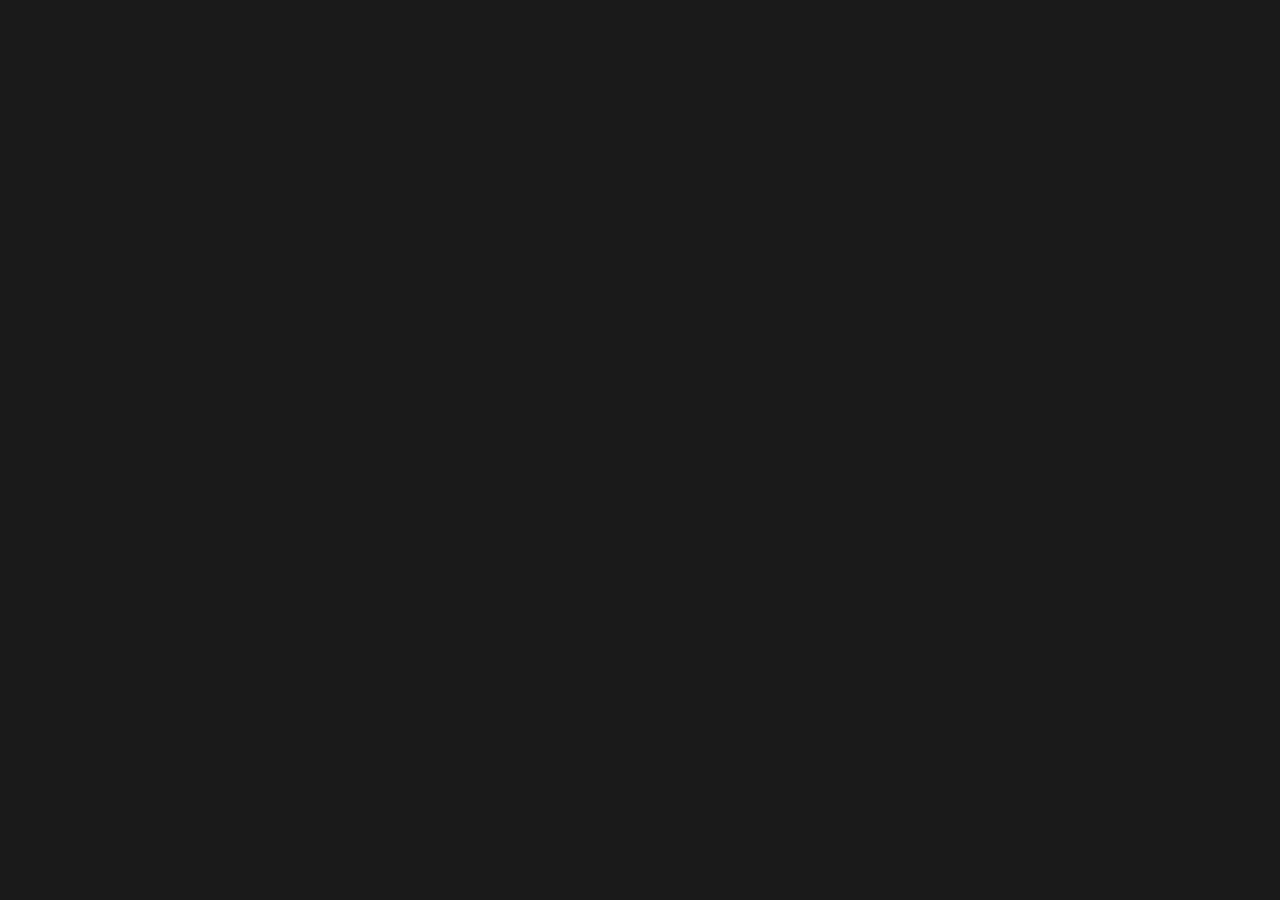
==== about/index.html @ a1ba58b0 "Fix absolute assets for catalog routes" ====
<!doctype html>
<html lang="en">
  <head>
    <meta charset="UTF-8" />
    <meta name="viewport" content="width=device-width, initial-scale=1.0" />
    <title>ACA Hydraulic - Б/У Установки ГНБ</title>
    <script type="module" crossorigin src="/assets/index-DsD5JomT.js"></script>
    <link rel="stylesheet" crossorigin href="/assets/index-CtJ5qbkk.css">
  </head>
  <body>
    <div id="root"></div>
  </body>
</html>
---- assets/index-CtJ5qbkk.css ----
@import"https://fonts.googleapis.com/css2?family=Montserrat:wght@400;500;600;700;800;900&family=Open+Sans:wght@400;500;600;700&display=swap";*,:before,:after{--tw-border-spacing-x: 0;--tw-border-spacing-y: 0;--tw-translate-x: 0;--tw-translate-y: 0;--tw-rotate: 0;--tw-skew-x: 0;--tw-skew-y: 0;--tw-scale-x: 1;--tw-scale-y: 1;--tw-pan-x: ;--tw-pan-y: ;--tw-pinch-zoom: ;--tw-scroll-snap-strictness: proximity;--tw-gradient-from-position: ;--tw-gradient-via-position: ;--tw-gradient-to-position: ;--tw-ordinal: ;--tw-slashed-zero: ;--tw-numeric-figure: ;--tw-numeric-spacing: ;--tw-numeric-fraction: ;--tw-ring-inset: ;--tw-ring-offset-width: 0px;--tw-ring-offset-color: #fff;--tw-ring-color: rgb(59 130 246 / .5);--tw-ring-offset-shadow: 0 0 #0000;--tw-ring-shadow: 0 0 #0000;--tw-shadow: 0 0 #0000;--tw-shadow-colored: 0 0 #0000;--tw-blur: ;--tw-brightness: ;--tw-contrast: ;--tw-grayscale: ;--tw-hue-rotate: ;--tw-invert: ;--tw-saturate: ;--tw-sepia: ;--tw-drop-shadow: ;--tw-backdrop-blur: ;--tw-backdrop-brightness: ;--tw-backdrop-contrast: ;--tw-backdrop-grayscale: ;--tw-backdrop-hue-rotate: ;--tw-backdrop-invert: ;--tw-backdrop-opacity: ;--tw-backdrop-saturate: ;--tw-backdrop-sepia: ;--tw-contain-size: ;--tw-contain-layout: ;--tw-contain-paint: ;--tw-contain-style: }::backdrop{--tw-border-spacing-x: 0;--tw-border-spacing-y: 0;--tw-translate-x: 0;--tw-translate-y: 0;--tw-rotate: 0;--tw-skew-x: 0;--tw-skew-y: 0;--tw-scale-x: 1;--tw-scale-y: 1;--tw-pan-x: ;--tw-pan-y: ;--tw-pinch-zoom: ;--tw-scroll-snap-strictness: proximity;--tw-gradient-from-position: ;--tw-gradient-via-position: ;--tw-gradient-to-position: ;--tw-ordinal: ;--tw-slashed-zero: ;--tw-numeric-figure: ;--tw-numeric-spacing: ;--tw-numeric-fraction: ;--tw-ring-inset: ;--tw-ring-offset-width: 0px;--tw-ring-offset-color: #fff;--tw-ring-color: rgb(59 130 246 / .5);--tw-ring-offset-shadow: 0 0 #0000;--tw-ring-shadow: 0 0 #0000;--tw-shadow: 0 0 #0000;--tw-shadow-colored: 0 0 #0000;--tw-blur: ;--tw-brightness: ;--tw-contrast: ;--tw-grayscale: ;--tw-hue-rotate: ;--tw-invert: ;--tw-saturate: ;--tw-sepia: ;--tw-drop-shadow: ;--tw-backdrop-blur: ;--tw-backdrop-brightness: ;--tw-backdrop-contrast: ;--tw-backdrop-grayscale: ;--tw-backdrop-hue-rotate: ;--tw-backdrop-invert: ;--tw-backdrop-opacity: ;--tw-backdrop-saturate: ;--tw-backdrop-sepia: ;--tw-contain-size: ;--tw-contain-layout: ;--tw-contain-paint: ;--tw-contain-style: }*,:before,:after{box-sizing:border-box;border-width:0;border-style:solid;border-color:#e5e7eb}:before,:after{--tw-content: ""}html,:host{line-height:1.5;-webkit-text-size-adjust:100%;-moz-tab-size:4;-o-tab-size:4;tab-size:4;font-family:Open Sans,sans-serif;font-feature-settings:normal;font-variation-settings:normal;-webkit-tap-highlight-color:transparent}body{margin:0;line-height:inherit}hr{height:0;color:inherit;border-top-width:1px}abbr:where([title]){-webkit-text-decoration:underline dotted;text-decoration:underline dotted}h1,h2,h3,h4,h5,h6{font-size:inherit;font-weight:inherit}a{color:inherit;text-decoration:inherit}b,strong{font-weight:bolder}code,kbd,samp,pre{font-family:ui-monospace,SFMono-Regular,Menlo,Monaco,Consolas,Liberation Mono,Courier New,monospace;font-feature-settings:normal;font-variation-settings:normal;font-size:1em}small{font-size:80%}sub,sup{font-size:75%;line-height:0;position:relative;vertical-align:baseline}sub{bottom:-.25em}sup{top:-.5em}table{text-indent:0;border-color:inherit;border-collapse:collapse}button,input,optgroup,select,textarea{font-family:inherit;font-feature-settings:inherit;font-variation-settings:inherit;font-size:100%;font-weight:inherit;line-height:inherit;letter-spacing:inherit;color:inherit;margin:0;padding:0}button,select{text-transform:none}button,input:where([type=button]),input:where([type=reset]),input:where([type=submit]){-webkit-appearance:button;background-color:transparent;background-image:none}:-moz-focusring{outline:auto}:-moz-ui-invalid{box-shadow:none}progress{vertical-align:baseline}::-webkit-inner-spin-button,::-webkit-outer-spin-button{height:auto}[type=search]{-webkit-appearance:textfield;outline-offset:-2px}::-webkit-search-decoration{-webkit-appearance:none}::-webkit-file-upload-button{-webkit-appearance:button;font:inherit}summary{display:list-item}blockquote,dl,dd,h1,h2,h3,h4,h5,h6,hr,figure,p,pre{margin:0}fieldset{margin:0;padding:0}legend{padding:0}ol,ul,menu{list-style:none;margin:0;padding:0}dialog{padding:0}textarea{resize:vertical}input::-moz-placeholder,textarea::-moz-placeholder{opacity:1;color:#9ca3af}input::placeholder,textarea::placeholder{opacity:1;color:#9ca3af}button,[role=button]{cursor:pointer}:disabled{cursor:default}img,svg,video,canvas,audio,iframe,embed,object{display:block;vertical-align:middle}img,video{max-width:100%;height:auto}[hidden]:where(:not([hidden=until-found])){display:none}:root{--background: 0 0% 10%;--foreground: 0 0% 96%;--card: 0 0% 14%;--card-foreground: 0 0% 96%;--popover: 0 0% 10%;--popover-foreground: 0 0% 96%;--primary: 42 50% 55%;--primary-foreground: 0 0% 10%;--secondary: 0 0% 18%;--secondary-foreground: 0 0% 96%;--muted: 0 0% 18%;--muted-foreground: 0 0% 53%;--accent: 42 50% 55%;--accent-foreground: 0 0% 10%;--destructive: 0 84.2% 60.2%;--destructive-foreground: 0 0% 98%;--border: 0 0% 20%;--input: 0 0% 20%;--ring: 42 50% 55%;--radius: .5rem}*{border-color:hsl(var(--border))}html{scroll-behavior:smooth}body{background-color:hsl(var(--background));color:hsl(var(--foreground));-webkit-font-smoothing:antialiased;-moz-osx-font-smoothing:grayscale;font-family:Open Sans,sans-serif}h1,h2,h3,h4,h5,h6{font-family:Montserrat,sans-serif}.container{width:100%}@media(min-width:640px){.container{max-width:640px}}@media(min-width:768px){.container{max-width:768px}}@media(min-width:1024px){.container{max-width:1024px}}@media(min-width:1280px){.container{max-width:1280px}}@media(min-width:1536px){.container{max-width:1536px}}.sr-only{position:absolute;width:1px;height:1px;padding:0;margin:-1px;overflow:hidden;clip:rect(0,0,0,0);white-space:nowrap;border-width:0}.pointer-events-none{pointer-events:none}.visible{visibility:visible}.invisible{visibility:hidden}.fixed{position:fixed}.absolute{position:absolute}.relative{position:relative}.inset-0{inset:0}.inset-x-0{left:0;right:0}.inset-y-0{top:0;bottom:0}.-bottom-12{bottom:-3rem}.-bottom-6{bottom:-1.5rem}.-left-12{left:-3rem}.-left-6{left:-1.5rem}.-right-12{right:-3rem}.-top-12{top:-3rem}.bottom-0{bottom:0}.bottom-2{bottom:.5rem}.bottom-4{bottom:1rem}.bottom-6{bottom:1.5rem}.bottom-8{bottom:2rem}.left-0{left:0}.left-1\.5{left:.375rem}.left-1\/2{left:50%}.left-2{left:.5rem}.left-3{left:.75rem}.left-4{left:1rem}.left-\[50\%\]{left:50%}.right-0{right:0}.right-1{right:.25rem}.right-2{right:.5rem}.right-3{right:.75rem}.right-4{right:1rem}.right-6{right:1.5rem}.top-0{top:0}.top-1\.5{top:.375rem}.top-1\/2{top:50%}.top-2{top:.5rem}.top-3{top:.75rem}.top-3\.5{top:.875rem}.top-4{top:1rem}.top-\[1px\]{top:1px}.top-\[50\%\]{top:50%}.top-\[60\%\]{top:60%}.top-full{top:100%}.isolate{isolation:isolate}.z-10{z-index:10}.z-20{z-index:20}.z-50{z-index:50}.z-\[1\]{z-index:1}.order-1{order:1}.order-2{order:2}.order-first{order:-9999}.order-last{order:9999}.col-start-2{grid-column-start:2}.row-span-2{grid-row:span 2 / span 2}.row-start-1{grid-row-start:1}.\!m-0{margin:0!important}.-mx-1{margin-left:-.25rem;margin-right:-.25rem}.-my-2{margin-top:-.5rem;margin-bottom:-.5rem}.mx-2{margin-left:.5rem;margin-right:.5rem}.mx-3\.5{margin-left:.875rem;margin-right:.875rem}.mx-auto{margin-left:auto;margin-right:auto}.my-0{margin-top:0;margin-bottom:0}.my-0\.5{margin-top:.125rem;margin-bottom:.125rem}.my-1{margin-top:.25rem;margin-bottom:.25rem}.my-8{margin-top:2rem;margin-bottom:2rem}.-ml-4{margin-left:-1rem}.-mt-4{margin-top:-1rem}.mb-1{margin-bottom:.25rem}.mb-10{margin-bottom:2.5rem}.mb-12{margin-bottom:3rem}.mb-16{margin-bottom:4rem}.mb-2{margin-bottom:.5rem}.mb-3{margin-bottom:.75rem}.mb-4{margin-bottom:1rem}.mb-6{margin-bottom:1.5rem}.mb-8{margin-bottom:2rem}.ml-1{margin-left:.25rem}.ml-2{margin-left:.5rem}.ml-4{margin-left:1rem}.ml-auto{margin-left:auto}.mr-2{margin-right:.5rem}.mt-0\.5{margin-top:.125rem}.mt-1{margin-top:.25rem}.mt-1\.5{margin-top:.375rem}.mt-10{margin-top:2.5rem}.mt-12{margin-top:3rem}.mt-2{margin-top:.5rem}.mt-4{margin-top:1rem}.mt-6{margin-top:1.5rem}.mt-8{margin-top:2rem}.mt-auto{margin-top:auto}.line-clamp-1{overflow:hidden;display:-webkit-box;-webkit-box-orient:vertical;-webkit-line-clamp:1}.line-clamp-2{overflow:hidden;display:-webkit-box;-webkit-box-orient:vertical;-webkit-line-clamp:2}.block{display:block}.inline-block{display:inline-block}.flex{display:flex}.inline-flex{display:inline-flex}.table{display:table}.table-caption{display:table-caption}.table-cell{display:table-cell}.table-row{display:table-row}.grid{display:grid}.hidden{display:none}.aspect-\[4\/3\]{aspect-ratio:4/3}.aspect-square{aspect-ratio:1 / 1}.aspect-video{aspect-ratio:16 / 9}.size-10{width:2.5rem;height:2.5rem}.size-2{width:.5rem;height:.5rem}.size-2\.5{width:.625rem;height:.625rem}.size-3{width:.75rem;height:.75rem}.size-3\.5{width:.875rem;height:.875rem}.size-4{width:1rem;height:1rem}.size-6{width:1.5rem;height:1.5rem}.size-7{width:1.75rem;height:1.75rem}.size-8{width:2rem;height:2rem}.size-9{width:2.25rem;height:2.25rem}.size-auto{width:auto;height:auto}.size-full{width:100%;height:100%}.h-1\.5{height:.375rem}.h-10{height:2.5rem}.h-12{height:3rem}.h-14{height:3.5rem}.h-16{height:4rem}.h-2{height:.5rem}.h-2\.5{height:.625rem}.h-20{height:5rem}.h-3{height:.75rem}.h-4{height:1rem}.h-5{height:1.25rem}.h-6{height:1.5rem}.h-7{height:1.75rem}.h-8{height:2rem}.h-9{height:2.25rem}.h-\[1\.15rem\]{height:1.15rem}.h-\[calc\(100\%-1px\)\]{height:calc(100% - 1px)}.h-\[var\(--radix-navigation-menu-viewport-height\)\]{height:var(--radix-navigation-menu-viewport-height)}.h-\[var\(--radix-select-trigger-height\)\]{height:var(--radix-select-trigger-height)}.h-auto{height:auto}.h-full{height:100%}.h-px{height:1px}.h-svh{height:100svh}.max-h-\[300px\]{max-height:300px}.max-h-\[90vh\]{max-height:90vh}.min-h-0{min-height:0px}.min-h-16{min-height:4rem}.min-h-4{min-height:1rem}.min-h-\[40vh\]{min-height:40vh}.min-h-\[50vh\]{min-height:50vh}.min-h-\[60vh\]{min-height:60vh}.min-h-screen{min-height:100vh}.min-h-svh{min-height:100svh}.w-0{width:0px}.w-0\.5{width:.125rem}.w-1{width:.25rem}.w-10{width:2.5rem}.w-12{width:3rem}.w-14{width:3.5rem}.w-16{width:4rem}.w-2{width:.5rem}.w-2\.5{width:.625rem}.w-20{width:5rem}.w-24{width:6rem}.w-3{width:.75rem}.w-3\/4{width:75%}.w-4{width:1rem}.w-5{width:1.25rem}.w-6{width:1.5rem}.w-64{width:16rem}.w-72{width:18rem}.w-8{width:2rem}.w-9{width:2.25rem}.w-\[100px\]{width:100px}.w-auto{width:auto}.w-fit{width:-moz-fit-content;width:fit-content}.w-full{width:100%}.w-max{width:-moz-max-content;width:max-content}.w-px{width:1px}.min-w-0{min-width:0px}.min-w-10{min-width:2.5rem}.min-w-5{min-width:1.25rem}.min-w-8{min-width:2rem}.min-w-9{min-width:2.25rem}.min-w-\[12rem\]{min-width:12rem}.min-w-\[8rem\]{min-width:8rem}.min-w-\[var\(--radix-select-trigger-width\)\]{min-width:var(--radix-select-trigger-width)}.max-w-2xl{max-width:42rem}.max-w-3xl{max-width:48rem}.max-w-4xl{max-width:56rem}.max-w-5xl{max-width:64rem}.max-w-\[calc\(100\%-2rem\)\]{max-width:calc(100% - 2rem)}.max-w-max{max-width:-moz-max-content;max-width:max-content}.max-w-md{max-width:28rem}.max-w-sm{max-width:24rem}.flex-1{flex:1 1 0%}.flex-shrink-0,.shrink-0{flex-shrink:0}.grow{flex-grow:1}.grow-0{flex-grow:0}.basis-full{flex-basis:100%}.caption-bottom{caption-side:bottom}.border-collapse{border-collapse:collapse}.-translate-x-1\/2{--tw-translate-x: -50%;transform:translate(var(--tw-translate-x),var(--tw-translate-y)) rotate(var(--tw-rotate)) skew(var(--tw-skew-x)) skewY(var(--tw-skew-y)) scaleX(var(--tw-scale-x)) scaleY(var(--tw-scale-y))}.-translate-x-px{--tw-translate-x: -1px;transform:translate(var(--tw-translate-x),var(--tw-translate-y)) rotate(var(--tw-rotate)) skew(var(--tw-skew-x)) skewY(var(--tw-skew-y)) scaleX(var(--tw-scale-x)) scaleY(var(--tw-scale-y))}.-translate-y-1\/2{--tw-translate-y: -50%;transform:translate(var(--tw-translate-x),var(--tw-translate-y)) rotate(var(--tw-rotate)) skew(var(--tw-skew-x)) skewY(var(--tw-skew-y)) scaleX(var(--tw-scale-x)) scaleY(var(--tw-scale-y))}.translate-x-\[-50\%\]{--tw-translate-x: -50%;transform:translate(var(--tw-translate-x),var(--tw-translate-y)) rotate(var(--tw-rotate)) skew(var(--tw-skew-x)) skewY(var(--tw-skew-y)) scaleX(var(--tw-scale-x)) scaleY(var(--tw-scale-y))}.translate-x-px{--tw-translate-x: 1px;transform:translate(var(--tw-translate-x),var(--tw-translate-y)) rotate(var(--tw-rotate)) skew(var(--tw-skew-x)) skewY(var(--tw-skew-y)) scaleX(var(--tw-scale-x)) scaleY(var(--tw-scale-y))}.translate-y-0{--tw-translate-y: 0px;transform:translate(var(--tw-translate-x),var(--tw-translate-y)) rotate(var(--tw-rotate)) skew(var(--tw-skew-x)) skewY(var(--tw-skew-y)) scaleX(var(--tw-scale-x)) scaleY(var(--tw-scale-y))}.translate-y-0\.5{--tw-translate-y: .125rem;transform:translate(var(--tw-translate-x),var(--tw-translate-y)) rotate(var(--tw-rotate)) skew(var(--tw-skew-x)) skewY(var(--tw-skew-y)) scaleX(var(--tw-scale-x)) scaleY(var(--tw-scale-y))}.translate-y-8{--tw-translate-y: 2rem;transform:translate(var(--tw-translate-x),var(--tw-translate-y)) rotate(var(--tw-rotate)) skew(var(--tw-skew-x)) skewY(var(--tw-skew-y)) scaleX(var(--tw-scale-x)) scaleY(var(--tw-scale-y))}.translate-y-\[-50\%\]{--tw-translate-y: -50%;transform:translate(var(--tw-translate-x),var(--tw-translate-y)) rotate(var(--tw-rotate)) skew(var(--tw-skew-x)) skewY(var(--tw-skew-y)) scaleX(var(--tw-scale-x)) scaleY(var(--tw-scale-y))}.translate-y-\[calc\(-50\%_-_2px\)\]{--tw-translate-y: calc(-50% - 2px) ;transform:translate(var(--tw-translate-x),var(--tw-translate-y)) rotate(var(--tw-rotate)) skew(var(--tw-skew-x)) skewY(var(--tw-skew-y)) scaleX(var(--tw-scale-x)) scaleY(var(--tw-scale-y))}.rotate-180{--tw-rotate: 180deg;transform:translate(var(--tw-translate-x),var(--tw-translate-y)) rotate(var(--tw-rotate)) skew(var(--tw-skew-x)) skewY(var(--tw-skew-y)) scaleX(var(--tw-scale-x)) scaleY(var(--tw-scale-y))}.rotate-45{--tw-rotate: 45deg;transform:translate(var(--tw-translate-x),var(--tw-translate-y)) rotate(var(--tw-rotate)) skew(var(--tw-skew-x)) skewY(var(--tw-skew-y)) scaleX(var(--tw-scale-x)) scaleY(var(--tw-scale-y))}.rotate-90{--tw-rotate: 90deg;transform:translate(var(--tw-translate-x),var(--tw-translate-y)) rotate(var(--tw-rotate)) skew(var(--tw-skew-x)) skewY(var(--tw-skew-y)) scaleX(var(--tw-scale-x)) scaleY(var(--tw-scale-y))}.transform{transform:translate(var(--tw-translate-x),var(--tw-translate-y)) rotate(var(--tw-rotate)) skew(var(--tw-skew-x)) skewY(var(--tw-skew-y)) scaleX(var(--tw-scale-x)) scaleY(var(--tw-scale-y))}@keyframes bounce{0%,to{transform:translateY(-25%);animation-timing-function:cubic-bezier(.8,0,1,1)}50%{transform:none;animation-timing-function:cubic-bezier(0,0,.2,1)}}.animate-bounce{animation:bounce 1s infinite}@keyframes caret-blink{0%,70%,to{opacity:1}20%,50%{opacity:0}}.animate-caret-blink{animation:caret-blink 1.25s ease-out infinite}@keyframes pulse{50%{opacity:.5}}.animate-pulse{animation:pulse 2s cubic-bezier(.4,0,.6,1) infinite}@keyframes spin{to{transform:rotate(360deg)}}.animate-spin{animation:spin 1s linear infinite}.cursor-default{cursor:default}.cursor-pointer{cursor:pointer}.cursor-text{cursor:text}.touch-none{touch-action:none}.select-none{-webkit-user-select:none;-moz-user-select:none;user-select:none}.resize-none{resize:none}.scroll-my-1{scroll-margin-top:.25rem;scroll-margin-bottom:.25rem}.scroll-py-1{scroll-padding-top:.25rem;scroll-padding-bottom:.25rem}.list-disc{list-style-type:disc}.list-none{list-style-type:none}.auto-rows-min{grid-auto-rows:min-content}.grid-cols-2{grid-template-columns:repeat(2,minmax(0,1fr))}.grid-cols-3{grid-template-columns:repeat(3,minmax(0,1fr))}.grid-cols-\[0_1fr\]{grid-template-columns:0 1fr}.grid-rows-\[auto_auto\]{grid-template-rows:auto auto}.flex-row{flex-direction:row}.flex-col{flex-direction:column}.flex-col-reverse{flex-direction:column-reverse}.flex-wrap{flex-wrap:wrap}.place-content-center{place-content:center}.items-start{align-items:flex-start}.items-end{align-items:flex-end}.items-center{align-items:center}.items-stretch{align-items:stretch}.justify-start{justify-content:flex-start}.justify-center{justify-content:center}.justify-between{justify-content:space-between}.justify-items-start{justify-items:start}.gap-0\.5{gap:.125rem}.gap-1{gap:.25rem}.gap-1\.5{gap:.375rem}.gap-12{gap:3rem}.gap-2{gap:.5rem}.gap-2\.5{gap:.625rem}.gap-3{gap:.75rem}.gap-4{gap:1rem}.gap-6{gap:1.5rem}.gap-7{gap:1.75rem}.gap-8{gap:2rem}.gap-\[--spacing\(var\(--gap\)\)\]{gap:var(--spacing(var(--gap)))}.gap-y-0\.5{row-gap:.125rem}.space-y-1>:not([hidden])~:not([hidden]){--tw-space-y-reverse: 0;margin-top:calc(.25rem * calc(1 - var(--tw-space-y-reverse)));margin-bottom:calc(.25rem * var(--tw-space-y-reverse))}.space-y-16>:not([hidden])~:not([hidden]){--tw-space-y-reverse: 0;margin-top:calc(4rem * calc(1 - var(--tw-space-y-reverse)));margin-bottom:calc(4rem * var(--tw-space-y-reverse))}.space-y-2>:not([hidden])~:not([hidden]){--tw-space-y-reverse: 0;margin-top:calc(.5rem * calc(1 - var(--tw-space-y-reverse)));margin-bottom:calc(.5rem * var(--tw-space-y-reverse))}.space-y-3>:not([hidden])~:not([hidden]){--tw-space-y-reverse: 0;margin-top:calc(.75rem * calc(1 - var(--tw-space-y-reverse)));margin-bottom:calc(.75rem * var(--tw-space-y-reverse))}.space-y-4>:not([hidden])~:not([hidden]){--tw-space-y-reverse: 0;margin-top:calc(1rem * calc(1 - var(--tw-space-y-reverse)));margin-bottom:calc(1rem * var(--tw-space-y-reverse))}.space-y-6>:not([hidden])~:not([hidden]){--tw-space-y-reverse: 0;margin-top:calc(1.5rem * calc(1 - var(--tw-space-y-reverse)));margin-bottom:calc(1.5rem * var(--tw-space-y-reverse))}.self-start{align-self:flex-start}.self-stretch{align-self:stretch}.justify-self-end{justify-self:end}.overflow-auto{overflow:auto}.overflow-hidden{overflow:hidden}.overflow-x-auto{overflow-x:auto}.overflow-y-auto{overflow-y:auto}.overflow-x-hidden{overflow-x:hidden}.whitespace-nowrap{white-space:nowrap}.text-balance{text-wrap:balance}.break-words{overflow-wrap:break-word}.rounded{border-radius:.25rem}.rounded-2xl{border-radius:1rem}.rounded-\[2px\]{border-radius:2px}.rounded-\[4px\]{border-radius:4px}.rounded-\[calc\(var\(--radius\)-5px\)\]{border-radius:calc(var(--radius) - 5px)}.rounded-\[inherit\]{border-radius:inherit}.rounded-full{border-radius:9999px}.rounded-lg{border-radius:var(--radius)}.rounded-md{border-radius:calc(var(--radius) - 2px)}.rounded-none{border-radius:0}.rounded-sm{border-radius:calc(var(--radius) - 4px)}.rounded-xl{border-radius:calc(var(--radius) + 4px)}.rounded-xs{border-radius:calc(var(--radius) - 6px)}.rounded-l-md{border-top-left-radius:calc(var(--radius) - 2px);border-bottom-left-radius:calc(var(--radius) - 2px)}.rounded-r-md{border-top-right-radius:calc(var(--radius) - 2px);border-bottom-right-radius:calc(var(--radius) - 2px)}.rounded-tl-sm{border-top-left-radius:calc(var(--radius) - 4px)}.border{border-width:1px}.border-0{border-width:0px}.border-2{border-width:2px}.border-\[1\.5px\]{border-width:1.5px}.border-y{border-top-width:1px;border-bottom-width:1px}.border-b{border-bottom-width:1px}.border-l{border-left-width:1px}.border-r{border-right-width:1px}.border-t{border-top-width:1px}.border-dashed{border-style:dashed}.border-border{border-color:hsl(var(--border))}.border-border\/50{border-color:hsl(var(--border) / .5)}.border-gold{--tw-border-opacity: 1;border-color:rgb(201 160 80 / var(--tw-border-opacity, 1))}.border-gold\/20{border-color:#c9a05033}.border-gold\/30{border-color:#c9a0504d}.border-green-500{--tw-border-opacity: 1;border-color:rgb(34 197 94 / var(--tw-border-opacity, 1))}.border-green-500\/30{border-color:#22c55e4d}.border-input{border-color:hsl(var(--input))}.border-primary{border-color:hsl(var(--primary))}.border-red-500\/20{border-color:#ef444433}.border-red-500\/30{border-color:#ef44444d}.border-transparent{border-color:transparent}.border-l-transparent{border-left-color:transparent}.border-t-transparent{border-top-color:transparent}.bg-accent{background-color:hsl(var(--accent))}.bg-background{background-color:hsl(var(--background))}.bg-background\/50{background-color:hsl(var(--background) / .5)}.bg-background\/95{background-color:hsl(var(--background) / .95)}.bg-black\/50{background-color:#00000080}.bg-black\/70{background-color:#000000b3}.bg-blue-500{--tw-bg-opacity: 1;background-color:rgb(59 130 246 / var(--tw-bg-opacity, 1))}.bg-border{background-color:hsl(var(--border))}.bg-card{background-color:hsl(var(--card))}.bg-card\/80{background-color:hsl(var(--card) / .8)}.bg-destructive{--tw-bg-opacity: 1;background-color:hsl(var(--destructive) / var(--tw-bg-opacity, 1))}.bg-foreground{background-color:hsl(var(--foreground))}.bg-gold{--tw-bg-opacity: 1;background-color:rgb(201 160 80 / var(--tw-bg-opacity, 1))}.bg-gold\/10{background-color:#c9a0501a}.bg-gold\/20{background-color:#c9a05033}.bg-gold\/30{background-color:#c9a0504d}.bg-gold\/5{background-color:#c9a0500d}.bg-graphite{--tw-bg-opacity: 1;background-color:rgb(26 26 26 / var(--tw-bg-opacity, 1))}.bg-graphite-dark{--tw-bg-opacity: 1;background-color:rgb(13 13 13 / var(--tw-bg-opacity, 1))}.bg-green-500{--tw-bg-opacity: 1;background-color:rgb(34 197 94 / var(--tw-bg-opacity, 1))}.bg-green-500\/10{background-color:#22c55e1a}.bg-input{background-color:hsl(var(--input))}.bg-muted{background-color:hsl(var(--muted))}.bg-muted\/50{background-color:hsl(var(--muted) / .5)}.bg-orange-500{--tw-bg-opacity: 1;background-color:rgb(249 115 22 / var(--tw-bg-opacity, 1))}.bg-popover{background-color:hsl(var(--popover))}.bg-primary{background-color:hsl(var(--primary))}.bg-primary\/20{background-color:hsl(var(--primary) / .2)}.bg-red-500{--tw-bg-opacity: 1;background-color:rgb(239 68 68 / var(--tw-bg-opacity, 1))}.bg-red-500\/10{background-color:#ef44441a}.bg-red-500\/20{background-color:#ef444433}.bg-red-600{--tw-bg-opacity: 1;background-color:rgb(220 38 38 / var(--tw-bg-opacity, 1))}.bg-secondary{background-color:hsl(var(--secondary))}.bg-transparent{background-color:transparent}.bg-white{--tw-bg-opacity: 1;background-color:rgb(255 255 255 / var(--tw-bg-opacity, 1))}.bg-white\/50{background-color:#ffffff80}.bg-gradient-to-br{background-image:linear-gradient(to bottom right,var(--tw-gradient-stops))}.bg-gradient-to-r{background-image:linear-gradient(to right,var(--tw-gradient-stops))}.bg-gradient-to-t{background-image:linear-gradient(to top,var(--tw-gradient-stops))}.from-background{--tw-gradient-from: hsl(var(--background)) var(--tw-gradient-from-position);--tw-gradient-to: hsl(var(--background) / 0) var(--tw-gradient-to-position);--tw-gradient-stops: var(--tw-gradient-from), var(--tw-gradient-to)}.from-gold{--tw-gradient-from: #c9a050 var(--tw-gradient-from-position);--tw-gradient-to: rgb(201 160 80 / 0) var(--tw-gradient-to-position);--tw-gradient-stops: var(--tw-gradient-from), var(--tw-gradient-to)}.from-gold\/20{--tw-gradient-from: rgb(201 160 80 / .2) var(--tw-gradient-from-position);--tw-gradient-to: rgb(201 160 80 / 0) var(--tw-gradient-to-position);--tw-gradient-stops: var(--tw-gradient-from), var(--tw-gradient-to)}.via-background\/90{--tw-gradient-to: hsl(var(--background) / 0) var(--tw-gradient-to-position);--tw-gradient-stops: var(--tw-gradient-from), hsl(var(--background) / .9) var(--tw-gradient-via-position), var(--tw-gradient-to)}.via-transparent{--tw-gradient-to: rgb(0 0 0 / 0) var(--tw-gradient-to-position);--tw-gradient-stops: var(--tw-gradient-from), transparent var(--tw-gradient-via-position), var(--tw-gradient-to)}.to-background\/30{--tw-gradient-to: hsl(var(--background) / .3) var(--tw-gradient-to-position)}.to-background\/50{--tw-gradient-to: hsl(var(--background) / .5) var(--tw-gradient-to-position)}.to-gold-dark{--tw-gradient-to: #a08040 var(--tw-gradient-to-position)}.to-gold\/5{--tw-gradient-to: rgb(201 160 80 / .05) var(--tw-gradient-to-position)}.fill-current{fill:currentColor}.fill-foreground{fill:hsl(var(--foreground))}.fill-primary{fill:hsl(var(--primary))}.object-cover{-o-object-fit:cover;object-fit:cover}.p-0{padding:0}.p-1{padding:.25rem}.p-2{padding:.5rem}.p-3{padding:.75rem}.p-4{padding:1rem}.p-5{padding:1.25rem}.p-6{padding:1.5rem}.p-8{padding:2rem}.p-\[3px\]{padding:3px}.p-px{padding:1px}.px-1{padding-left:.25rem;padding-right:.25rem}.px-1\.5{padding-left:.375rem;padding-right:.375rem}.px-10{padding-left:2.5rem;padding-right:2.5rem}.px-2{padding-left:.5rem;padding-right:.5rem}.px-2\.5{padding-left:.625rem;padding-right:.625rem}.px-3{padding-left:.75rem;padding-right:.75rem}.px-4{padding-left:1rem;padding-right:1rem}.px-6{padding-left:1.5rem;padding-right:1.5rem}.px-8{padding-left:2rem;padding-right:2rem}.py-0\.5{padding-top:.125rem;padding-bottom:.125rem}.py-1{padding-top:.25rem;padding-bottom:.25rem}.py-1\.5{padding-top:.375rem;padding-bottom:.375rem}.py-16{padding-top:4rem;padding-bottom:4rem}.py-2{padding-top:.5rem;padding-bottom:.5rem}.py-20{padding-top:5rem;padding-bottom:5rem}.py-24{padding-top:6rem;padding-bottom:6rem}.py-3{padding-top:.75rem;padding-bottom:.75rem}.py-4{padding-top:1rem;padding-bottom:1rem}.py-6{padding-top:1.5rem;padding-bottom:1.5rem}.pb-2{padding-bottom:.5rem}.pb-20{padding-bottom:5rem}.pb-24{padding-bottom:6rem}.pb-3{padding-bottom:.75rem}.pb-4{padding-bottom:1rem}.pb-8{padding-bottom:2rem}.pl-2{padding-left:.5rem}.pl-3{padding-left:.75rem}.pl-4{padding-left:1rem}.pl-8{padding-left:2rem}.pr-1{padding-right:.25rem}.pr-2{padding-right:.5rem}.pr-2\.5{padding-right:.625rem}.pr-3{padding-right:.75rem}.pr-8{padding-right:2rem}.pt-0{padding-top:0}.pt-2{padding-top:.5rem}.pt-24{padding-top:6rem}.pt-3{padding-top:.75rem}.pt-32{padding-top:8rem}.pt-4{padding-top:1rem}.pt-8{padding-top:2rem}.text-left{text-align:left}.text-center{text-align:center}.align-middle{vertical-align:middle}.font-heading{font-family:Montserrat,sans-serif}.font-mono{font-family:ui-monospace,SFMono-Regular,Menlo,Monaco,Consolas,Liberation Mono,Courier New,monospace}.font-sans{font-family:Open Sans,sans-serif}.text-2xl{font-size:1.5rem;line-height:2rem}.text-3xl{font-size:1.875rem;line-height:2.25rem}.text-4xl{font-size:2.25rem;line-height:2.5rem}.text-6xl{font-size:3.75rem;line-height:1}.text-\[0\.8rem\]{font-size:.8rem}.text-base{font-size:1rem;line-height:1.5rem}.text-lg{font-size:1.125rem;line-height:1.75rem}.text-sm{font-size:.875rem;line-height:1.25rem}.text-sm\/relaxed{font-size:.875rem;line-height:1.625}.text-xl{font-size:1.25rem;line-height:1.75rem}.text-xs{font-size:.75rem;line-height:1rem}.font-black{font-weight:900}.font-bold{font-weight:700}.font-medium{font-weight:500}.font-normal{font-weight:400}.font-semibold{font-weight:600}.uppercase{text-transform:uppercase}.tabular-nums{--tw-numeric-spacing: tabular-nums;font-variant-numeric:var(--tw-ordinal) var(--tw-slashed-zero) var(--tw-numeric-figure) var(--tw-numeric-spacing) var(--tw-numeric-fraction)}.leading-none{line-height:1}.leading-normal{line-height:1.5}.leading-relaxed{line-height:1.625}.leading-snug{line-height:1.375}.leading-tight{line-height:1.25}.tracking-tight{letter-spacing:-.025em}.tracking-wider{letter-spacing:.05em}.tracking-widest{letter-spacing:.1em}.text-accent-foreground{color:hsl(var(--accent-foreground))}.text-background{color:hsl(var(--background))}.text-blue-500{--tw-text-opacity: 1;color:rgb(59 130 246 / var(--tw-text-opacity, 1))}.text-card-foreground{color:hsl(var(--card-foreground))}.text-current{color:currentColor}.text-destructive{--tw-text-opacity: 1;color:hsl(var(--destructive) / var(--tw-text-opacity, 1))}.text-foreground{color:hsl(var(--foreground))}.text-foreground\/80{color:hsl(var(--foreground) / .8)}.text-gold{--tw-text-opacity: 1;color:rgb(201 160 80 / var(--tw-text-opacity, 1))}.text-green-400{--tw-text-opacity: 1;color:rgb(74 222 128 / var(--tw-text-opacity, 1))}.text-green-500{--tw-text-opacity: 1;color:rgb(34 197 94 / var(--tw-text-opacity, 1))}.text-muted-foreground{color:hsl(var(--muted-foreground))}.text-orange-500{--tw-text-opacity: 1;color:rgb(249 115 22 / var(--tw-text-opacity, 1))}.text-popover-foreground{color:hsl(var(--popover-foreground))}.text-primary{color:hsl(var(--primary))}.text-primary-foreground{color:hsl(var(--primary-foreground))}.text-red-400{--tw-text-opacity: 1;color:rgb(248 113 113 / var(--tw-text-opacity, 1))}.text-secondary-foreground{color:hsl(var(--secondary-foreground))}.text-white{--tw-text-opacity: 1;color:rgb(255 255 255 / var(--tw-text-opacity, 1))}.underline-offset-4{text-underline-offset:4px}.opacity-0{opacity:0}.opacity-100{opacity:1}.opacity-50{opacity:.5}.opacity-70{opacity:.7}.shadow{--tw-shadow: 0 1px 3px 0 rgb(0 0 0 / .1), 0 1px 2px -1px rgb(0 0 0 / .1);--tw-shadow-colored: 0 1px 3px 0 var(--tw-shadow-color), 0 1px 2px -1px var(--tw-shadow-color);box-shadow:var(--tw-ring-offset-shadow, 0 0 #0000),var(--tw-ring-shadow, 0 0 #0000),var(--tw-shadow)}.shadow-2xl{--tw-shadow: 0 25px 50px -12px rgb(0 0 0 / .25);--tw-shadow-colored: 0 25px 50px -12px var(--tw-shadow-color);box-shadow:var(--tw-ring-offset-shadow, 0 0 #0000),var(--tw-ring-shadow, 0 0 #0000),var(--tw-shadow)}.shadow-\[0_0_0_1px_hsl\(var\(--sidebar-border\)\)\]{--tw-shadow: 0 0 0 1px hsl(var(--sidebar-border));--tw-shadow-colored: 0 0 0 1px var(--tw-shadow-color);box-shadow:var(--tw-ring-offset-shadow, 0 0 #0000),var(--tw-ring-shadow, 0 0 #0000),var(--tw-shadow)}.shadow-lg{--tw-shadow: 0 10px 15px -3px rgb(0 0 0 / .1), 0 4px 6px -4px rgb(0 0 0 / .1);--tw-shadow-colored: 0 10px 15px -3px var(--tw-shadow-color), 0 4px 6px -4px var(--tw-shadow-color);box-shadow:var(--tw-ring-offset-shadow, 0 0 #0000),var(--tw-ring-shadow, 0 0 #0000),var(--tw-shadow)}.shadow-md{--tw-shadow: 0 4px 6px -1px rgb(0 0 0 / .1), 0 2px 4px -2px rgb(0 0 0 / .1);--tw-shadow-colored: 0 4px 6px -1px var(--tw-shadow-color), 0 2px 4px -2px var(--tw-shadow-color);box-shadow:var(--tw-ring-offset-shadow, 0 0 #0000),var(--tw-ring-shadow, 0 0 #0000),var(--tw-shadow)}.shadow-none{--tw-shadow: 0 0 #0000;--tw-shadow-colored: 0 0 #0000;box-shadow:var(--tw-ring-offset-shadow, 0 0 #0000),var(--tw-ring-shadow, 0 0 #0000),var(--tw-shadow)}.shadow-sm{--tw-shadow: 0 1px 2px 0 rgb(0 0 0 / .05);--tw-shadow-colored: 0 1px 2px 0 var(--tw-shadow-color);box-shadow:var(--tw-ring-offset-shadow, 0 0 #0000),var(--tw-ring-shadow, 0 0 #0000),var(--tw-shadow)}.shadow-xl{--tw-shadow: 0 20px 25px -5px rgb(0 0 0 / .1), 0 8px 10px -6px rgb(0 0 0 / .1);--tw-shadow-colored: 0 20px 25px -5px var(--tw-shadow-color), 0 8px 10px -6px var(--tw-shadow-color);box-shadow:var(--tw-ring-offset-shadow, 0 0 #0000),var(--tw-ring-shadow, 0 0 #0000),var(--tw-shadow)}.shadow-xs{--tw-shadow: 0 1px 2px 0 rgb(0 0 0 / .05);--tw-shadow-colored: 0 1px 2px 0 var(--tw-shadow-color);box-shadow:var(--tw-ring-offset-shadow, 0 0 #0000),var(--tw-ring-shadow, 0 0 #0000),var(--tw-shadow)}.outline-none{outline:2px solid transparent;outline-offset:2px}.outline{outline-style:solid}.ring-0{--tw-ring-offset-shadow: var(--tw-ring-inset) 0 0 0 var(--tw-ring-offset-width) var(--tw-ring-offset-color);--tw-ring-shadow: var(--tw-ring-inset) 0 0 0 calc(0px + var(--tw-ring-offset-width)) var(--tw-ring-color);box-shadow:var(--tw-ring-offset-shadow),var(--tw-ring-shadow),var(--tw-shadow, 0 0 #0000)}.ring-ring\/50{--tw-ring-color: hsl(var(--ring) / .5)}.ring-offset-background{--tw-ring-offset-color: hsl(var(--background))}.filter{filter:var(--tw-blur) var(--tw-brightness) var(--tw-contrast) var(--tw-grayscale) var(--tw-hue-rotate) var(--tw-invert) var(--tw-saturate) var(--tw-sepia) var(--tw-drop-shadow)}.backdrop-blur{--tw-backdrop-blur: blur(8px);-webkit-backdrop-filter:var(--tw-backdrop-blur) var(--tw-backdrop-brightness) var(--tw-backdrop-contrast) var(--tw-backdrop-grayscale) var(--tw-backdrop-hue-rotate) var(--tw-backdrop-invert) var(--tw-backdrop-opacity) var(--tw-backdrop-saturate) var(--tw-backdrop-sepia);backdrop-filter:var(--tw-backdrop-blur) var(--tw-backdrop-brightness) var(--tw-backdrop-contrast) var(--tw-backdrop-grayscale) var(--tw-backdrop-hue-rotate) var(--tw-backdrop-invert) var(--tw-backdrop-opacity) var(--tw-backdrop-saturate) var(--tw-backdrop-sepia)}.backdrop-blur-md{--tw-backdrop-blur: blur(12px);-webkit-backdrop-filter:var(--tw-backdrop-blur) var(--tw-backdrop-brightness) var(--tw-backdrop-contrast) var(--tw-backdrop-grayscale) var(--tw-backdrop-hue-rotate) var(--tw-backdrop-invert) var(--tw-backdrop-opacity) var(--tw-backdrop-saturate) var(--tw-backdrop-sepia);backdrop-filter:var(--tw-backdrop-blur) var(--tw-backdrop-brightness) var(--tw-backdrop-contrast) var(--tw-backdrop-grayscale) var(--tw-backdrop-hue-rotate) var(--tw-backdrop-invert) var(--tw-backdrop-opacity) var(--tw-backdrop-saturate) var(--tw-backdrop-sepia)}.transition{transition-property:color,background-color,border-color,text-decoration-color,fill,stroke,opacity,box-shadow,transform,filter,backdrop-filter;transition-timing-function:cubic-bezier(.4,0,.2,1);transition-duration:.15s}.transition-\[color\,box-shadow\]{transition-property:color,box-shadow;transition-timing-function:cubic-bezier(.4,0,.2,1);transition-duration:.15s}.transition-\[left\,right\,width\]{transition-property:left,right,width;transition-timing-function:cubic-bezier(.4,0,.2,1);transition-duration:.15s}.transition-\[margin\,opacity\]{transition-property:margin,opacity;transition-timing-function:cubic-bezier(.4,0,.2,1);transition-duration:.15s}.transition-\[width\,height\,padding\]{transition-property:width,height,padding;transition-timing-function:cubic-bezier(.4,0,.2,1);transition-duration:.15s}.transition-\[width\]{transition-property:width;transition-timing-function:cubic-bezier(.4,0,.2,1);transition-duration:.15s}.transition-all{transition-property:all;transition-timing-function:cubic-bezier(.4,0,.2,1);transition-duration:.15s}.transition-colors{transition-property:color,background-color,border-color,text-decoration-color,fill,stroke;transition-timing-function:cubic-bezier(.4,0,.2,1);transition-duration:.15s}.transition-none{transition-property:none}.transition-opacity{transition-property:opacity;transition-timing-function:cubic-bezier(.4,0,.2,1);transition-duration:.15s}.transition-shadow{transition-property:box-shadow;transition-timing-function:cubic-bezier(.4,0,.2,1);transition-duration:.15s}.transition-transform{transition-property:transform;transition-timing-function:cubic-bezier(.4,0,.2,1);transition-duration:.15s}.duration-100{transition-duration:.1s}.duration-1000{transition-duration:1s}.duration-200{transition-duration:.2s}.duration-300{transition-duration:.3s}.duration-500{transition-duration:.5s}.duration-700{transition-duration:.7s}.ease-in-out{transition-timing-function:cubic-bezier(.4,0,.2,1)}.ease-linear{transition-timing-function:linear}@keyframes enter{0%{opacity:var(--tw-enter-opacity, 1);transform:translate3d(var(--tw-enter-translate-x, 0),var(--tw-enter-translate-y, 0),0) scale3d(var(--tw-enter-scale, 1),var(--tw-enter-scale, 1),var(--tw-enter-scale, 1)) rotate(var(--tw-enter-rotate, 0))}}@keyframes exit{to{opacity:var(--tw-exit-opacity, 1);transform:translate3d(var(--tw-exit-translate-x, 0),var(--tw-exit-translate-y, 0),0) scale3d(var(--tw-exit-scale, 1),var(--tw-exit-scale, 1),var(--tw-exit-scale, 1)) rotate(var(--tw-exit-rotate, 0))}}.animate-in{animation-name:enter;animation-duration:.15s;--tw-enter-opacity: initial;--tw-enter-scale: initial;--tw-enter-rotate: initial;--tw-enter-translate-x: initial;--tw-enter-translate-y: initial}.fade-in-0{--tw-enter-opacity: 0}.zoom-in-95{--tw-enter-scale: .95}.duration-100{animation-duration:.1s}.duration-1000{animation-duration:1s}.duration-200{animation-duration:.2s}.duration-300{animation-duration:.3s}.duration-500{animation-duration:.5s}.duration-700{animation-duration:.7s}.ease-in-out{animation-timing-function:cubic-bezier(.4,0,.2,1)}.ease-linear{animation-timing-function:linear}.\[--cell-size\:--spacing\(8\)\]{--cell-size: var(--spacing(8))}::-webkit-scrollbar{width:8px}::-webkit-scrollbar-track{background:#1a1a1a}::-webkit-scrollbar-thumb{background:#3a3a3a;border-radius:4px}::-webkit-scrollbar-thumb:hover{background:#c9a050}@keyframes fadeInUp{0%{opacity:0;transform:translateY(30px)}to{opacity:1;transform:translateY(0)}}@keyframes fadeIn{0%{opacity:0}to{opacity:1}}@keyframes slideInLeft{0%{opacity:0;transform:translate(-50px)}to{opacity:1;transform:translate(0)}}@keyframes slideInRight{0%{opacity:0;transform:translate(50px)}to{opacity:1;transform:translate(0)}}@keyframes float{0%,to{transform:translateY(0)}50%{transform:translateY(-10px)}}@keyframes pulse-glow{0%,to{box-shadow:0 0 5px #c9a05080}50%{box-shadow:0 0 20px #c9a050cc}}.animate-fade-in-up{animation:fadeInUp .6s ease-out forwards}.animate-fade-in{animation:fadeIn .6s ease-out forwards}.animate-slide-in-left{animation:slideInLeft .6s ease-out forwards}.animate-slide-in-right{animation:slideInRight .6s ease-out forwards}.animate-float{animation:float 4s ease-in-out infinite}.animate-pulse-glow{animation:pulse-glow 2s ease-in-out infinite}.delay-100{animation-delay:.1s}.delay-200{animation-delay:.2s}.delay-300{animation-delay:.3s}.delay-400{animation-delay:.4s}.delay-500{animation-delay:.5s}.delay-600{animation-delay:.6s}.delay-700{animation-delay:.7s}.delay-800{animation-delay:.8s}.selection\:bg-primary *::-moz-selection{background-color:hsl(var(--primary))}.selection\:bg-primary *::selection{background-color:hsl(var(--primary))}.selection\:text-primary-foreground *::-moz-selection{color:hsl(var(--primary-foreground))}.selection\:text-primary-foreground *::selection{color:hsl(var(--primary-foreground))}.selection\:bg-primary::-moz-selection{background-color:hsl(var(--primary))}.selection\:bg-primary::selection{background-color:hsl(var(--primary))}.selection\:text-primary-foreground::-moz-selection{color:hsl(var(--primary-foreground))}.selection\:text-primary-foreground::selection{color:hsl(var(--primary-foreground))}.file\:inline-flex::file-selector-button{display:inline-flex}.file\:h-7::file-selector-button{height:1.75rem}.file\:border-0::file-selector-button{border-width:0px}.file\:bg-transparent::file-selector-button{background-color:transparent}.file\:text-sm::file-selector-button{font-size:.875rem;line-height:1.25rem}.file\:font-medium::file-selector-button{font-weight:500}.file\:text-foreground::file-selector-button{color:hsl(var(--foreground))}.placeholder\:text-muted-foreground::-moz-placeholder{color:hsl(var(--muted-foreground))}.placeholder\:text-muted-foreground::placeholder{color:hsl(var(--muted-foreground))}.after\:absolute:after{content:var(--tw-content);position:absolute}.after\:-inset-2:after{content:var(--tw-content);inset:-.5rem}.after\:inset-y-0:after{content:var(--tw-content);top:0;bottom:0}.after\:left-1\/2:after{content:var(--tw-content);left:50%}.after\:w-1:after{content:var(--tw-content);width:.25rem}.after\:w-\[2px\]:after{content:var(--tw-content);width:2px}.after\:-translate-x-1\/2:after{content:var(--tw-content);--tw-translate-x: -50%;transform:translate(var(--tw-translate-x),var(--tw-translate-y)) rotate(var(--tw-rotate)) skew(var(--tw-skew-x)) skewY(var(--tw-skew-y)) scaleX(var(--tw-scale-x)) scaleY(var(--tw-scale-y))}.first\:rounded-l-md:first-child{border-top-left-radius:calc(var(--radius) - 2px);border-bottom-left-radius:calc(var(--radius) - 2px)}.first\:border-l:first-child{border-left-width:1px}.last\:mt-0:last-child{margin-top:0}.last\:rounded-r-md:last-child{border-top-right-radius:calc(var(--radius) - 2px);border-bottom-right-radius:calc(var(--radius) - 2px)}.last\:border-0:last-child{border-width:0px}.last\:border-b-0:last-child{border-bottom-width:0px}.last\:pb-0:last-child{padding-bottom:0}.hover\:-translate-y-1:hover{--tw-translate-y: -.25rem;transform:translate(var(--tw-translate-x),var(--tw-translate-y)) rotate(var(--tw-rotate)) skew(var(--tw-skew-x)) skewY(var(--tw-skew-y)) scaleX(var(--tw-scale-x)) scaleY(var(--tw-scale-y))}.hover\:scale-110:hover{--tw-scale-x: 1.1;--tw-scale-y: 1.1;transform:translate(var(--tw-translate-x),var(--tw-translate-y)) rotate(var(--tw-rotate)) skew(var(--tw-skew-x)) skewY(var(--tw-skew-y)) scaleX(var(--tw-scale-x)) scaleY(var(--tw-scale-y))}.hover\:border-gold:hover{--tw-border-opacity: 1;border-color:rgb(201 160 80 / var(--tw-border-opacity, 1))}.hover\:border-gold\/50:hover{border-color:#c9a05080}.hover\:bg-accent:hover{background-color:hsl(var(--accent))}.hover\:bg-black\/70:hover{background-color:#000000b3}.hover\:bg-destructive\/90:hover{background-color:hsl(var(--destructive) / .9)}.hover\:bg-gold-dark:hover{--tw-bg-opacity: 1;background-color:rgb(160 128 64 / var(--tw-bg-opacity, 1))}.hover\:bg-gold\/10:hover{background-color:#c9a0501a}.hover\:bg-gold\/5:hover{background-color:#c9a0500d}.hover\:bg-green-500\/10:hover{background-color:#22c55e1a}.hover\:bg-green-600:hover{--tw-bg-opacity: 1;background-color:rgb(22 163 74 / var(--tw-bg-opacity, 1))}.hover\:bg-muted:hover{background-color:hsl(var(--muted))}.hover\:bg-muted\/50:hover{background-color:hsl(var(--muted) / .5)}.hover\:bg-primary\/90:hover{background-color:hsl(var(--primary) / .9)}.hover\:bg-red-600:hover{--tw-bg-opacity: 1;background-color:rgb(220 38 38 / var(--tw-bg-opacity, 1))}.hover\:bg-secondary\/80:hover{background-color:hsl(var(--secondary) / .8)}.hover\:text-accent-foreground:hover{color:hsl(var(--accent-foreground))}.hover\:text-foreground:hover{color:hsl(var(--foreground))}.hover\:text-gold:hover{--tw-text-opacity: 1;color:rgb(201 160 80 / var(--tw-text-opacity, 1))}.hover\:text-muted-foreground:hover{color:hsl(var(--muted-foreground))}.hover\:underline:hover{text-decoration-line:underline}.hover\:opacity-100:hover{opacity:1}.hover\:shadow-\[0_0_0_1px_hsl\(var\(--sidebar-accent\)\)\]:hover{--tw-shadow: 0 0 0 1px hsl(var(--sidebar-accent));--tw-shadow-colored: 0 0 0 1px var(--tw-shadow-color);box-shadow:var(--tw-ring-offset-shadow, 0 0 #0000),var(--tw-ring-shadow, 0 0 #0000),var(--tw-shadow)}.hover\:shadow-xl:hover{--tw-shadow: 0 20px 25px -5px rgb(0 0 0 / .1), 0 8px 10px -6px rgb(0 0 0 / .1);--tw-shadow-colored: 0 20px 25px -5px var(--tw-shadow-color), 0 8px 10px -6px var(--tw-shadow-color);box-shadow:var(--tw-ring-offset-shadow, 0 0 #0000),var(--tw-ring-shadow, 0 0 #0000),var(--tw-shadow)}.hover\:ring-4:hover{--tw-ring-offset-shadow: var(--tw-ring-inset) 0 0 0 var(--tw-ring-offset-width) var(--tw-ring-offset-color);--tw-ring-shadow: var(--tw-ring-inset) 0 0 0 calc(4px + var(--tw-ring-offset-width)) var(--tw-ring-color);box-shadow:var(--tw-ring-offset-shadow),var(--tw-ring-shadow),var(--tw-shadow, 0 0 #0000)}.focus\:z-10:focus{z-index:10}.focus\:border-gold:focus{--tw-border-opacity: 1;border-color:rgb(201 160 80 / var(--tw-border-opacity, 1))}.focus\:bg-accent:focus{background-color:hsl(var(--accent))}.focus\:text-accent-foreground:focus{color:hsl(var(--accent-foreground))}.focus\:outline-none:focus{outline:2px solid transparent;outline-offset:2px}.focus\:ring-2:focus{--tw-ring-offset-shadow: var(--tw-ring-inset) 0 0 0 var(--tw-ring-offset-width) var(--tw-ring-offset-color);--tw-ring-shadow: var(--tw-ring-inset) 0 0 0 calc(2px + var(--tw-ring-offset-width)) var(--tw-ring-color);box-shadow:var(--tw-ring-offset-shadow),var(--tw-ring-shadow),var(--tw-shadow, 0 0 #0000)}.focus\:ring-ring:focus{--tw-ring-color: hsl(var(--ring))}.focus\:ring-offset-2:focus{--tw-ring-offset-width: 2px}.focus-visible\:z-10:focus-visible{z-index:10}.focus-visible\:border-ring:focus-visible{border-color:hsl(var(--ring))}.focus-visible\:outline-1:focus-visible{outline-width:1px}.focus-visible\:outline-ring:focus-visible{outline-color:hsl(var(--ring))}.focus-visible\:ring-0:focus-visible{--tw-ring-offset-shadow: var(--tw-ring-inset) 0 0 0 var(--tw-ring-offset-width) var(--tw-ring-offset-color);--tw-ring-shadow: var(--tw-ring-inset) 0 0 0 calc(0px + var(--tw-ring-offset-width)) var(--tw-ring-color);box-shadow:var(--tw-ring-offset-shadow),var(--tw-ring-shadow),var(--tw-shadow, 0 0 #0000)}.focus-visible\:ring-1:focus-visible{--tw-ring-offset-shadow: var(--tw-ring-inset) 0 0 0 var(--tw-ring-offset-width) var(--tw-ring-offset-color);--tw-ring-shadow: var(--tw-ring-inset) 0 0 0 calc(1px + var(--tw-ring-offset-width)) var(--tw-ring-color);box-shadow:var(--tw-ring-offset-shadow),var(--tw-ring-shadow),var(--tw-shadow, 0 0 #0000)}.focus-visible\:ring-2:focus-visible{--tw-ring-offset-shadow: var(--tw-ring-inset) 0 0 0 var(--tw-ring-offset-width) var(--tw-ring-offset-color);--tw-ring-shadow: var(--tw-ring-inset) 0 0 0 calc(2px + var(--tw-ring-offset-width)) var(--tw-ring-color);box-shadow:var(--tw-ring-offset-shadow),var(--tw-ring-shadow),var(--tw-shadow, 0 0 #0000)}.focus-visible\:ring-4:focus-visible{--tw-ring-offset-shadow: var(--tw-ring-inset) 0 0 0 var(--tw-ring-offset-width) var(--tw-ring-offset-color);--tw-ring-shadow: var(--tw-ring-inset) 0 0 0 calc(4px + var(--tw-ring-offset-width)) var(--tw-ring-color);box-shadow:var(--tw-ring-offset-shadow),var(--tw-ring-shadow),var(--tw-shadow, 0 0 #0000)}.focus-visible\:ring-\[3px\]:focus-visible{--tw-ring-offset-shadow: var(--tw-ring-inset) 0 0 0 var(--tw-ring-offset-width) var(--tw-ring-offset-color);--tw-ring-shadow: var(--tw-ring-inset) 0 0 0 calc(3px + var(--tw-ring-offset-width)) var(--tw-ring-color);box-shadow:var(--tw-ring-offset-shadow),var(--tw-ring-shadow),var(--tw-shadow, 0 0 #0000)}.focus-visible\:ring-destructive\/20:focus-visible{--tw-ring-color: hsl(var(--destructive) / .2)}.focus-visible\:ring-ring:focus-visible{--tw-ring-color: hsl(var(--ring))}.focus-visible\:ring-ring\/50:focus-visible{--tw-ring-color: hsl(var(--ring) / .5)}.focus-visible\:ring-offset-1:focus-visible{--tw-ring-offset-width: 1px}.disabled\:pointer-events-none:disabled{pointer-events:none}.disabled\:cursor-not-allowed:disabled{cursor:not-allowed}.disabled\:opacity-50:disabled{opacity:.5}.group\/menu-item:focus-within .group-focus-within\/menu-item\:opacity-100{opacity:1}.group:hover .group-hover\:scale-105{--tw-scale-x: 1.05;--tw-scale-y: 1.05;transform:translate(var(--tw-translate-x),var(--tw-translate-y)) rotate(var(--tw-rotate)) skew(var(--tw-skew-x)) skewY(var(--tw-skew-y)) scaleX(var(--tw-scale-x)) scaleY(var(--tw-scale-y))}.group\/menu-item:hover .group-hover\/menu-item\:opacity-100{opacity:1}.peer:disabled~.peer-disabled\:cursor-not-allowed{cursor:not-allowed}.peer:disabled~.peer-disabled\:opacity-50{opacity:.5}.has-\[\>button\]\:ml-\[-0\.45rem\]:has(>button){margin-left:-.45rem}.has-\[\>button\]\:mr-\[-0\.45rem\]:has(>button){margin-right:-.45rem}.has-\[\>kbd\]\:ml-\[-0\.35rem\]:has(>kbd){margin-left:-.35rem}.has-\[\>kbd\]\:mr-\[-0\.35rem\]:has(>kbd){margin-right:-.35rem}.has-\[\>\[data-align\=block-end\]\]\:h-auto:has(>[data-align=block-end]){height:auto}.has-\[\>\[data-align\=block-start\]\]\:h-auto:has(>[data-align=block-start]){height:auto}.has-\[\>textarea\]\:h-auto:has(>textarea){height:auto}.has-\[\>\[data-slot\=field\]\]\:w-full:has(>[data-slot=field]){width:100%}.has-\[\>svg\]\:grid-cols-\[calc\(var\(--spacing\)\*4\)_1fr\]:has(>svg){grid-template-columns:calc(var(--spacing) * 4) 1fr}.has-\[\>\[data-align\=block-end\]\]\:flex-col:has(>[data-align=block-end]){flex-direction:column}.has-\[\>\[data-align\=block-start\]\]\:flex-col:has(>[data-align=block-start]){flex-direction:column}.has-\[\>\[data-slot\=field\]\]\:flex-col:has(>[data-slot=field]){flex-direction:column}.has-\[\>\[data-slot\=field-content\]\]\:items-start:has(>[data-slot=field-content]){align-items:flex-start}.has-\[\>\[data-slot\=button-group\]\]\:gap-2:has(>[data-slot=button-group]){gap:.5rem}.has-\[\>\[data-slot\=checkbox-group\]\]\:gap-3:has(>[data-slot=checkbox-group]){gap:.75rem}.has-\[\>\[data-slot\=radio-group\]\]\:gap-3:has(>[data-slot=radio-group]){gap:.75rem}.has-\[\>svg\]\:gap-x-3:has(>svg){-moz-column-gap:.75rem;column-gap:.75rem}.has-\[\>\[data-slot\=field\]\]\:rounded-md:has(>[data-slot=field]){border-radius:calc(var(--radius) - 2px)}.has-\[\>\[data-slot\=field\]\]\:border:has(>[data-slot=field]){border-width:1px}.has-\[\[data-slot\=input-group-control\]\:focus-visible\]\:border-ring:has([data-slot=input-group-control]:focus-visible){border-color:hsl(var(--ring))}.has-\[\[data-slot\]\[aria-invalid\=true\]\]\:border-destructive:has([data-slot][aria-invalid=true]){--tw-border-opacity: 1;border-color:hsl(var(--destructive) / var(--tw-border-opacity, 1))}.has-\[\>svg\]\:p-0:has(>svg){padding:0}.has-\[\>svg\]\:px-2:has(>svg){padding-left:.5rem;padding-right:.5rem}.has-\[\>svg\]\:px-2\.5:has(>svg){padding-left:.625rem;padding-right:.625rem}.has-\[\>svg\]\:px-3:has(>svg){padding-left:.75rem;padding-right:.75rem}.has-\[\>svg\]\:px-4:has(>svg){padding-left:1rem;padding-right:1rem}.has-\[\[data-slot\=input-group-control\]\:focus-visible\]\:ring-\[3px\]:has([data-slot=input-group-control]:focus-visible){--tw-ring-offset-shadow: var(--tw-ring-inset) 0 0 0 var(--tw-ring-offset-width) var(--tw-ring-offset-color);--tw-ring-shadow: var(--tw-ring-inset) 0 0 0 calc(3px + var(--tw-ring-offset-width)) var(--tw-ring-color);box-shadow:var(--tw-ring-offset-shadow),var(--tw-ring-shadow),var(--tw-shadow, 0 0 #0000)}.has-\[\[data-slot\=input-group-control\]\:focus-visible\]\:ring-ring\/50:has([data-slot=input-group-control]:focus-visible){--tw-ring-color: hsl(var(--ring) / .5)}.has-\[\[data-slot\]\[aria-invalid\=true\]\]\:ring-destructive\/20:has([data-slot][aria-invalid=true]){--tw-ring-color: hsl(var(--destructive) / .2)}.group\/item:has([data-slot=item-description]) .group-has-\[\[data-slot\=item-description\]\]\/item\:translate-y-0\.5{--tw-translate-y: .125rem;transform:translate(var(--tw-translate-x),var(--tw-translate-y)) rotate(var(--tw-rotate)) skew(var(--tw-skew-x)) skewY(var(--tw-skew-y)) scaleX(var(--tw-scale-x)) scaleY(var(--tw-scale-y))}.group\/item:has([data-slot=item-description]) .group-has-\[\[data-slot\=item-description\]\]\/item\:self-start{align-self:flex-start}.group\/field:has([data-orientation=horizontal]) .group-has-\[\[data-orientation\=horizontal\]\]\/field\:text-balance{text-wrap:balance}.group\/input-group:has(>input) .group-has-\[\>input\]\/input-group\:pb-2\.5{padding-bottom:.625rem}.group\/input-group:has(>input) .group-has-\[\>input\]\/input-group\:pt-2\.5{padding-top:.625rem}.aria-disabled\:pointer-events-none[aria-disabled=true]{pointer-events:none}.aria-disabled\:opacity-50[aria-disabled=true]{opacity:.5}.aria-selected\:text-muted-foreground[aria-selected=true]{color:hsl(var(--muted-foreground))}.data-\[disabled\=true\]\:pointer-events-none[data-disabled=true],.data-\[disabled\]\:pointer-events-none[data-disabled]{pointer-events:none}.data-\[vaul-drawer-direction\=bottom\]\:inset-x-0[data-vaul-drawer-direction=bottom]{left:0;right:0}.data-\[vaul-drawer-direction\=left\]\:inset-y-0[data-vaul-drawer-direction=left],.data-\[vaul-drawer-direction\=right\]\:inset-y-0[data-vaul-drawer-direction=right]{top:0;bottom:0}.data-\[vaul-drawer-direction\=top\]\:inset-x-0[data-vaul-drawer-direction=top]{left:0;right:0}.data-\[vaul-drawer-direction\=bottom\]\:bottom-0[data-vaul-drawer-direction=bottom]{bottom:0}.data-\[vaul-drawer-direction\=left\]\:left-0[data-vaul-drawer-direction=left]{left:0}.data-\[vaul-drawer-direction\=right\]\:right-0[data-vaul-drawer-direction=right]{right:0}.data-\[vaul-drawer-direction\=top\]\:top-0[data-vaul-drawer-direction=top]{top:0}.data-\[active\=true\]\:z-10[data-active=true]{z-index:10}.data-\[vaul-drawer-direction\=bottom\]\:mt-24[data-vaul-drawer-direction=bottom]{margin-top:6rem}.data-\[vaul-drawer-direction\=top\]\:mb-24[data-vaul-drawer-direction=top]{margin-bottom:6rem}.data-\[orientation\=horizontal\]\:h-1\.5[data-orientation=horizontal]{height:.375rem}.data-\[orientation\=horizontal\]\:h-full[data-orientation=horizontal]{height:100%}.data-\[orientation\=horizontal\]\:h-px[data-orientation=horizontal]{height:1px}.data-\[orientation\=vertical\]\:h-auto[data-orientation=vertical]{height:auto}.data-\[orientation\=vertical\]\:h-full[data-orientation=vertical]{height:100%}.data-\[panel-group-direction\=vertical\]\:h-px[data-panel-group-direction=vertical]{height:1px}.data-\[size\=default\]\:h-9[data-size=default]{height:2.25rem}.data-\[size\=sm\]\:h-8[data-size=sm]{height:2rem}.data-\[vaul-drawer-direction\=bottom\]\:max-h-\[80vh\][data-vaul-drawer-direction=bottom],.data-\[vaul-drawer-direction\=top\]\:max-h-\[80vh\][data-vaul-drawer-direction=top]{max-height:80vh}.data-\[orientation\=vertical\]\:min-h-44[data-orientation=vertical]{min-height:11rem}.data-\[orientation\=horizontal\]\:w-full[data-orientation=horizontal]{width:100%}.data-\[orientation\=vertical\]\:w-1\.5[data-orientation=vertical]{width:.375rem}.data-\[orientation\=vertical\]\:w-auto[data-orientation=vertical]{width:auto}.data-\[orientation\=vertical\]\:w-full[data-orientation=vertical]{width:100%}.data-\[orientation\=vertical\]\:w-px[data-orientation=vertical]{width:1px}.data-\[panel-group-direction\=vertical\]\:w-full[data-panel-group-direction=vertical]{width:100%}.data-\[vaul-drawer-direction\=left\]\:w-3\/4[data-vaul-drawer-direction=left],.data-\[vaul-drawer-direction\=right\]\:w-3\/4[data-vaul-drawer-direction=right]{width:75%}.data-\[side\=bottom\]\:translate-y-1[data-side=bottom]{--tw-translate-y: .25rem;transform:translate(var(--tw-translate-x),var(--tw-translate-y)) rotate(var(--tw-rotate)) skew(var(--tw-skew-x)) skewY(var(--tw-skew-y)) scaleX(var(--tw-scale-x)) scaleY(var(--tw-scale-y))}.data-\[side\=left\]\:-translate-x-1[data-side=left]{--tw-translate-x: -.25rem;transform:translate(var(--tw-translate-x),var(--tw-translate-y)) rotate(var(--tw-rotate)) skew(var(--tw-skew-x)) skewY(var(--tw-skew-y)) scaleX(var(--tw-scale-x)) scaleY(var(--tw-scale-y))}.data-\[side\=right\]\:translate-x-1[data-side=right]{--tw-translate-x: .25rem;transform:translate(var(--tw-translate-x),var(--tw-translate-y)) rotate(var(--tw-rotate)) skew(var(--tw-skew-x)) skewY(var(--tw-skew-y)) scaleX(var(--tw-scale-x)) scaleY(var(--tw-scale-y))}.data-\[side\=top\]\:-translate-y-1[data-side=top]{--tw-translate-y: -.25rem;transform:translate(var(--tw-translate-x),var(--tw-translate-y)) rotate(var(--tw-rotate)) skew(var(--tw-skew-x)) skewY(var(--tw-skew-y)) scaleX(var(--tw-scale-x)) scaleY(var(--tw-scale-y))}.data-\[state\=checked\]\:translate-x-\[calc\(100\%-2px\)\][data-state=checked]{--tw-translate-x: calc(100% - 2px) ;transform:translate(var(--tw-translate-x),var(--tw-translate-y)) rotate(var(--tw-rotate)) skew(var(--tw-skew-x)) skewY(var(--tw-skew-y)) scaleX(var(--tw-scale-x)) scaleY(var(--tw-scale-y))}.data-\[state\=unchecked\]\:translate-x-0[data-state=unchecked]{--tw-translate-x: 0px;transform:translate(var(--tw-translate-x),var(--tw-translate-y)) rotate(var(--tw-rotate)) skew(var(--tw-skew-x)) skewY(var(--tw-skew-y)) scaleX(var(--tw-scale-x)) scaleY(var(--tw-scale-y))}@keyframes accordion-up{0%{height:var(--radix-accordion-content-height)}to{height:0}}.data-\[state\=closed\]\:animate-accordion-up[data-state=closed]{animation:accordion-up .2s ease-out}@keyframes accordion-down{0%{height:0}to{height:var(--radix-accordion-content-height)}}.data-\[state\=open\]\:animate-accordion-down[data-state=open]{animation:accordion-down .2s ease-out}.data-\[orientation\=vertical\]\:flex-col[data-orientation=vertical],.data-\[panel-group-direction\=vertical\]\:flex-col[data-panel-group-direction=vertical]{flex-direction:column}.data-\[slot\=checkbox-group\]\:gap-3[data-slot=checkbox-group]{gap:.75rem}.data-\[range-end\=true\]\:rounded-md[data-range-end=true]{border-radius:calc(var(--radius) - 2px)}.data-\[range-middle\=true\]\:rounded-none[data-range-middle=true]{border-radius:0}.data-\[range-start\=true\]\:rounded-md[data-range-start=true]{border-radius:calc(var(--radius) - 2px)}.data-\[selected\=true\]\:rounded-none[data-selected=true],.data-\[spacing\=0\]\:rounded-none[data-spacing="0"]{border-radius:0}.data-\[range-end\=true\]\:rounded-r-md[data-range-end=true]{border-top-right-radius:calc(var(--radius) - 2px);border-bottom-right-radius:calc(var(--radius) - 2px)}.data-\[range-start\=true\]\:rounded-l-md[data-range-start=true]{border-top-left-radius:calc(var(--radius) - 2px);border-bottom-left-radius:calc(var(--radius) - 2px)}.data-\[vaul-drawer-direction\=bottom\]\:rounded-t-lg[data-vaul-drawer-direction=bottom]{border-top-left-radius:var(--radius);border-top-right-radius:var(--radius)}.data-\[vaul-drawer-direction\=top\]\:rounded-b-lg[data-vaul-drawer-direction=top]{border-bottom-right-radius:var(--radius);border-bottom-left-radius:var(--radius)}.data-\[spacing\=0\]\:data-\[variant\=outline\]\:border-l-0[data-variant=outline][data-spacing="0"]{border-left-width:0px}.data-\[vaul-drawer-direction\=bottom\]\:border-t[data-vaul-drawer-direction=bottom]{border-top-width:1px}.data-\[vaul-drawer-direction\=left\]\:border-r[data-vaul-drawer-direction=left]{border-right-width:1px}.data-\[vaul-drawer-direction\=right\]\:border-l[data-vaul-drawer-direction=right]{border-left-width:1px}.data-\[vaul-drawer-direction\=top\]\:border-b[data-vaul-drawer-direction=top]{border-bottom-width:1px}.data-\[active\=true\]\:border-ring[data-active=true]{border-color:hsl(var(--ring))}.data-\[state\=checked\]\:border-primary[data-state=checked]{border-color:hsl(var(--primary))}.data-\[active\=true\]\:bg-accent\/50[data-active=true]{background-color:hsl(var(--accent) / .5)}.data-\[range-end\=true\]\:bg-primary[data-range-end=true]{background-color:hsl(var(--primary))}.data-\[range-middle\=true\]\:bg-accent[data-range-middle=true]{background-color:hsl(var(--accent))}.data-\[range-start\=true\]\:bg-primary[data-range-start=true],.data-\[selected-single\=true\]\:bg-primary[data-selected-single=true]{background-color:hsl(var(--primary))}.data-\[selected\=true\]\:bg-accent[data-selected=true]{background-color:hsl(var(--accent))}.data-\[state\=active\]\:bg-background[data-state=active]{background-color:hsl(var(--background))}.data-\[state\=checked\]\:bg-primary[data-state=checked]{background-color:hsl(var(--primary))}.data-\[state\=on\]\:bg-accent[data-state=on],.data-\[state\=open\]\:bg-accent[data-state=open]{background-color:hsl(var(--accent))}.data-\[state\=open\]\:bg-accent\/50[data-state=open]{background-color:hsl(var(--accent) / .5)}.data-\[state\=open\]\:bg-secondary[data-state=open]{background-color:hsl(var(--secondary))}.data-\[state\=selected\]\:bg-muted[data-state=selected]{background-color:hsl(var(--muted))}.data-\[state\=unchecked\]\:bg-input[data-state=unchecked]{background-color:hsl(var(--input))}.data-\[inset\]\:pl-8[data-inset]{padding-left:2rem}.data-\[variant\=label\]\:text-sm[data-variant=label]{font-size:.875rem;line-height:1.25rem}.data-\[variant\=legend\]\:text-base[data-variant=legend]{font-size:1rem;line-height:1.5rem}.data-\[active\=true\]\:font-medium[data-active=true]{font-weight:500}.data-\[active\=true\]\:text-accent-foreground[data-active=true]{color:hsl(var(--accent-foreground))}.data-\[error\=true\]\:text-destructive[data-error=true],.data-\[invalid\=true\]\:text-destructive[data-invalid=true]{--tw-text-opacity: 1;color:hsl(var(--destructive) / var(--tw-text-opacity, 1))}.data-\[placeholder\]\:text-muted-foreground[data-placeholder]{color:hsl(var(--muted-foreground))}.data-\[range-end\=true\]\:text-primary-foreground[data-range-end=true]{color:hsl(var(--primary-foreground))}.data-\[range-middle\=true\]\:text-accent-foreground[data-range-middle=true]{color:hsl(var(--accent-foreground))}.data-\[range-start\=true\]\:text-primary-foreground[data-range-start=true],.data-\[selected-single\=true\]\:text-primary-foreground[data-selected-single=true]{color:hsl(var(--primary-foreground))}.data-\[selected\=true\]\:text-accent-foreground[data-selected=true]{color:hsl(var(--accent-foreground))}.data-\[state\=checked\]\:text-primary-foreground[data-state=checked]{color:hsl(var(--primary-foreground))}.data-\[state\=on\]\:text-accent-foreground[data-state=on],.data-\[state\=open\]\:text-accent-foreground[data-state=open]{color:hsl(var(--accent-foreground))}.data-\[state\=open\]\:text-muted-foreground[data-state=open]{color:hsl(var(--muted-foreground))}.data-\[variant\=destructive\]\:text-destructive[data-variant=destructive]{--tw-text-opacity: 1;color:hsl(var(--destructive) / var(--tw-text-opacity, 1))}.data-\[disabled\=true\]\:opacity-50[data-disabled=true],.data-\[disabled\]\:opacity-50[data-disabled]{opacity:.5}.data-\[state\=open\]\:opacity-100[data-state=open]{opacity:1}.data-\[spacing\=0\]\:shadow-none[data-spacing="0"]{--tw-shadow: 0 0 #0000;--tw-shadow-colored: 0 0 #0000;box-shadow:var(--tw-ring-offset-shadow, 0 0 #0000),var(--tw-ring-shadow, 0 0 #0000),var(--tw-shadow)}.data-\[spacing\=default\]\:data-\[variant\=outline\]\:shadow-xs[data-variant=outline][data-spacing=default],.data-\[state\=active\]\:shadow-sm[data-state=active]{--tw-shadow: 0 1px 2px 0 rgb(0 0 0 / .05);--tw-shadow-colored: 0 1px 2px 0 var(--tw-shadow-color);box-shadow:var(--tw-ring-offset-shadow, 0 0 #0000),var(--tw-ring-shadow, 0 0 #0000),var(--tw-shadow)}.data-\[active\=true\]\:ring-\[3px\][data-active=true]{--tw-ring-offset-shadow: var(--tw-ring-inset) 0 0 0 var(--tw-ring-offset-width) var(--tw-ring-offset-color);--tw-ring-shadow: var(--tw-ring-inset) 0 0 0 calc(3px + var(--tw-ring-offset-width)) var(--tw-ring-color);box-shadow:var(--tw-ring-offset-shadow),var(--tw-ring-shadow),var(--tw-shadow, 0 0 #0000)}.data-\[active\=true\]\:ring-ring\/50[data-active=true]{--tw-ring-color: hsl(var(--ring) / .5)}.data-\[state\=closed\]\:duration-300[data-state=closed]{transition-duration:.3s}.data-\[state\=open\]\:duration-500[data-state=open]{transition-duration:.5s}.data-\[motion\^\=from-\]\:animate-in[data-motion^=from-],.data-\[state\=open\]\:animate-in[data-state=open],.data-\[state\=visible\]\:animate-in[data-state=visible]{animation-name:enter;animation-duration:.15s;--tw-enter-opacity: initial;--tw-enter-scale: initial;--tw-enter-rotate: initial;--tw-enter-translate-x: initial;--tw-enter-translate-y: initial}.data-\[motion\^\=to-\]\:animate-out[data-motion^=to-],.data-\[state\=closed\]\:animate-out[data-state=closed],.data-\[state\=hidden\]\:animate-out[data-state=hidden]{animation-name:exit;animation-duration:.15s;--tw-exit-opacity: initial;--tw-exit-scale: initial;--tw-exit-rotate: initial;--tw-exit-translate-x: initial;--tw-exit-translate-y: initial}.data-\[motion\^\=from-\]\:fade-in[data-motion^=from-]{--tw-enter-opacity: 0}.data-\[motion\^\=to-\]\:fade-out[data-motion^=to-],.data-\[state\=closed\]\:fade-out-0[data-state=closed],.data-\[state\=hidden\]\:fade-out[data-state=hidden]{--tw-exit-opacity: 0}.data-\[state\=open\]\:fade-in-0[data-state=open],.data-\[state\=visible\]\:fade-in[data-state=visible]{--tw-enter-opacity: 0}.data-\[state\=closed\]\:zoom-out-95[data-state=closed]{--tw-exit-scale: .95}.data-\[state\=open\]\:zoom-in-90[data-state=open]{--tw-enter-scale: .9}.data-\[state\=open\]\:zoom-in-95[data-state=open]{--tw-enter-scale: .95}.data-\[motion\=from-end\]\:slide-in-from-right-52[data-motion=from-end]{--tw-enter-translate-x: 13rem}.data-\[motion\=from-start\]\:slide-in-from-left-52[data-motion=from-start]{--tw-enter-translate-x: -13rem}.data-\[motion\=to-end\]\:slide-out-to-right-52[data-motion=to-end]{--tw-exit-translate-x: 13rem}.data-\[motion\=to-start\]\:slide-out-to-left-52[data-motion=to-start]{--tw-exit-translate-x: -13rem}.data-\[side\=bottom\]\:slide-in-from-top-2[data-side=bottom]{--tw-enter-translate-y: -.5rem}.data-\[side\=left\]\:slide-in-from-right-2[data-side=left]{--tw-enter-translate-x: .5rem}.data-\[side\=right\]\:slide-in-from-left-2[data-side=right]{--tw-enter-translate-x: -.5rem}.data-\[side\=top\]\:slide-in-from-bottom-2[data-side=top]{--tw-enter-translate-y: .5rem}.data-\[state\=closed\]\:slide-out-to-bottom[data-state=closed]{--tw-exit-translate-y: 100%}.data-\[state\=closed\]\:slide-out-to-left[data-state=closed]{--tw-exit-translate-x: -100%}.data-\[state\=closed\]\:slide-out-to-right[data-state=closed]{--tw-exit-translate-x: 100%}.data-\[state\=closed\]\:slide-out-to-top[data-state=closed]{--tw-exit-translate-y: -100%}.data-\[state\=open\]\:slide-in-from-bottom[data-state=open]{--tw-enter-translate-y: 100%}.data-\[state\=open\]\:slide-in-from-left[data-state=open]{--tw-enter-translate-x: -100%}.data-\[state\=open\]\:slide-in-from-right[data-state=open]{--tw-enter-translate-x: 100%}.data-\[state\=open\]\:slide-in-from-top[data-state=open]{--tw-enter-translate-y: -100%}.data-\[state\=closed\]\:duration-300[data-state=closed]{animation-duration:.3s}.data-\[state\=open\]\:duration-500[data-state=open]{animation-duration:.5s}.\*\:data-\[slot\=select-value\]\:line-clamp-1[data-slot=select-value]>*{overflow:hidden;display:-webkit-box;-webkit-box-orient:vertical;-webkit-line-clamp:1}.\*\:data-\[slot\=select-value\]\:flex[data-slot=select-value]>*{display:flex}.\*\:data-\[slot\=select-value\]\:items-center[data-slot=select-value]>*{align-items:center}.\*\:data-\[slot\=select-value\]\:gap-2[data-slot=select-value]>*{gap:.5rem}.\*\:data-\[slot\=alert-description\]\:text-destructive\/90[data-slot=alert-description]>*{color:hsl(var(--destructive) / .9)}.data-\[panel-group-direction\=vertical\]\:after\:left-0[data-panel-group-direction=vertical]:after{content:var(--tw-content);left:0}.data-\[panel-group-direction\=vertical\]\:after\:h-1[data-panel-group-direction=vertical]:after{content:var(--tw-content);height:.25rem}.data-\[panel-group-direction\=vertical\]\:after\:w-full[data-panel-group-direction=vertical]:after{content:var(--tw-content);width:100%}.data-\[panel-group-direction\=vertical\]\:after\:-translate-y-1\/2[data-panel-group-direction=vertical]:after{content:var(--tw-content);--tw-translate-y: -50%;transform:translate(var(--tw-translate-x),var(--tw-translate-y)) rotate(var(--tw-rotate)) skew(var(--tw-skew-x)) skewY(var(--tw-skew-y)) scaleX(var(--tw-scale-x)) scaleY(var(--tw-scale-y))}.data-\[panel-group-direction\=vertical\]\:after\:translate-x-0[data-panel-group-direction=vertical]:after{content:var(--tw-content);--tw-translate-x: 0px;transform:translate(var(--tw-translate-x),var(--tw-translate-y)) rotate(var(--tw-rotate)) skew(var(--tw-skew-x)) skewY(var(--tw-skew-y)) scaleX(var(--tw-scale-x)) scaleY(var(--tw-scale-y))}.data-\[spacing\=0\]\:first\:rounded-l-md:first-child[data-spacing="0"]{border-top-left-radius:calc(var(--radius) - 2px);border-bottom-left-radius:calc(var(--radius) - 2px)}.data-\[spacing\=0\]\:data-\[variant\=outline\]\:first\:border-l:first-child[data-variant=outline][data-spacing="0"]{border-left-width:1px}.data-\[spacing\=0\]\:last\:rounded-r-md:last-child[data-spacing="0"]{border-top-right-radius:calc(var(--radius) - 2px);border-bottom-right-radius:calc(var(--radius) - 2px)}.data-\[active\=true\]\:hover\:bg-accent:hover[data-active=true],.data-\[state\=open\]\:hover\:bg-accent:hover[data-state=open]{background-color:hsl(var(--accent))}.data-\[active\=true\]\:focus\:bg-accent:focus[data-active=true]{background-color:hsl(var(--accent))}.data-\[state\=open\]\:focus\:bg-accent:focus[data-state=open]{background-color:hsl(var(--accent))}.data-\[variant\=destructive\]\:focus\:bg-destructive\/10:focus[data-variant=destructive]{background-color:hsl(var(--destructive) / .1)}.data-\[variant\=destructive\]\:focus\:text-destructive:focus[data-variant=destructive]{--tw-text-opacity: 1;color:hsl(var(--destructive) / var(--tw-text-opacity, 1))}.group[data-disabled=true] .group-data-\[disabled\=true\]\:pointer-events-none{pointer-events:none}.group\/day[data-focused=true] .group-data-\[focused\=true\]\/day\:relative{position:relative}.group[data-collapsible=offcanvas] .group-data-\[collapsible\=offcanvas\]\:left-\[calc\(var\(--sidebar-width\)\*-1\)\]{left:calc(var(--sidebar-width) * -1)}.group[data-collapsible=offcanvas] .group-data-\[collapsible\=offcanvas\]\:right-\[calc\(var\(--sidebar-width\)\*-1\)\]{right:calc(var(--sidebar-width) * -1)}.group[data-side=left] .group-data-\[side\=left\]\:-right-4{right:-1rem}.group[data-side=right] .group-data-\[side\=right\]\:left-0{left:0}.group\/navigation-menu[data-viewport=false] .group-data-\[viewport\=false\]\/navigation-menu\:top-full{top:100%}.group\/day[data-focused=true] .group-data-\[focused\=true\]\/day\:z-10{z-index:10}.group[data-collapsible=icon] .group-data-\[collapsible\=icon\]\:-mt-8{margin-top:-2rem}.group\/field-group[data-variant=outline] .group-data-\[variant\=outline\]\/field-group\:-mb-2{margin-bottom:-.5rem}.group\/navigation-menu[data-viewport=false] .group-data-\[viewport\=false\]\/navigation-menu\:mt-1\.5{margin-top:.375rem}.group\/drawer-content[data-vaul-drawer-direction=bottom] .group-data-\[vaul-drawer-direction\=bottom\]\/drawer-content\:block{display:block}.group[data-collapsible=icon] .group-data-\[collapsible\=icon\]\:hidden{display:none}.group[data-collapsible=icon] .group-data-\[collapsible\=icon\]\:w-\[calc\(var\(--sidebar-width-icon\)\+\(--spacing\(4\)\)\)\]{width:calc(var(--sidebar-width-icon) + (--spacing(4)))}.group[data-collapsible=icon] .group-data-\[collapsible\=icon\]\:w-\[calc\(var\(--sidebar-width-icon\)\+\(--spacing\(4\)\)\+2px\)\]{width:calc(var(--sidebar-width-icon) + (--spacing(4)) + 2px)}.group[data-collapsible=offcanvas] .group-data-\[collapsible\=offcanvas\]\:w-0{width:0px}.group[data-collapsible=offcanvas] .group-data-\[collapsible\=offcanvas\]\:translate-x-0{--tw-translate-x: 0px;transform:translate(var(--tw-translate-x),var(--tw-translate-y)) rotate(var(--tw-rotate)) skew(var(--tw-skew-x)) skewY(var(--tw-skew-y)) scaleX(var(--tw-scale-x)) scaleY(var(--tw-scale-y))}.group[data-side=right] .group-data-\[side\=right\]\:rotate-180,.group[data-state=open] .group-data-\[state\=open\]\:rotate-180{--tw-rotate: 180deg;transform:translate(var(--tw-translate-x),var(--tw-translate-y)) rotate(var(--tw-rotate)) skew(var(--tw-skew-x)) skewY(var(--tw-skew-y)) scaleX(var(--tw-scale-x)) scaleY(var(--tw-scale-y))}.group[data-collapsible=icon] .group-data-\[collapsible\=icon\]\:overflow-hidden,.group\/navigation-menu[data-viewport=false] .group-data-\[viewport\=false\]\/navigation-menu\:overflow-hidden{overflow:hidden}.group[data-variant=floating] .group-data-\[variant\=floating\]\:rounded-lg{border-radius:var(--radius)}.group\/navigation-menu[data-viewport=false] .group-data-\[viewport\=false\]\/navigation-menu\:rounded-md{border-radius:calc(var(--radius) - 2px)}.group[data-variant=floating] .group-data-\[variant\=floating\]\:border,.group\/navigation-menu[data-viewport=false] .group-data-\[viewport\=false\]\/navigation-menu\:border{border-width:1px}.group[data-side=left] .group-data-\[side\=left\]\:border-r{border-right-width:1px}.group[data-side=right] .group-data-\[side\=right\]\:border-l{border-left-width:1px}.group\/day[data-focused=true] .group-data-\[focused\=true\]\/day\:border-ring{border-color:hsl(var(--ring))}.group\/navigation-menu[data-viewport=false] .group-data-\[viewport\=false\]\/navigation-menu\:bg-popover{background-color:hsl(var(--popover))}.group\/drawer-content[data-vaul-drawer-direction=bottom] .group-data-\[vaul-drawer-direction\=bottom\]\/drawer-content\:text-center,.group\/drawer-content[data-vaul-drawer-direction=top] .group-data-\[vaul-drawer-direction\=top\]\/drawer-content\:text-center{text-align:center}.group\/navigation-menu[data-viewport=false] .group-data-\[viewport\=false\]\/navigation-menu\:text-popover-foreground{color:hsl(var(--popover-foreground))}.group[data-collapsible=icon] .group-data-\[collapsible\=icon\]\:opacity-0{opacity:0}.group\/field[data-disabled=true] .group-data-\[disabled\=true\]\/field\:opacity-50,.group\/input-group[data-disabled=true] .group-data-\[disabled\=true\]\/input-group\:opacity-50,.group[data-disabled=true] .group-data-\[disabled\=true\]\:opacity-50{opacity:.5}.group[data-variant=floating] .group-data-\[variant\=floating\]\:shadow-sm{--tw-shadow: 0 1px 2px 0 rgb(0 0 0 / .05);--tw-shadow-colored: 0 1px 2px 0 var(--tw-shadow-color);box-shadow:var(--tw-ring-offset-shadow, 0 0 #0000),var(--tw-ring-shadow, 0 0 #0000),var(--tw-shadow)}.group\/navigation-menu[data-viewport=false] .group-data-\[viewport\=false\]\/navigation-menu\:shadow{--tw-shadow: 0 1px 3px 0 rgb(0 0 0 / .1), 0 1px 2px -1px rgb(0 0 0 / .1);--tw-shadow-colored: 0 1px 3px 0 var(--tw-shadow-color), 0 1px 2px -1px var(--tw-shadow-color);box-shadow:var(--tw-ring-offset-shadow, 0 0 #0000),var(--tw-ring-shadow, 0 0 #0000),var(--tw-shadow)}.group\/day[data-focused=true] .group-data-\[focused\=true\]\/day\:ring-\[3px\]{--tw-ring-offset-shadow: var(--tw-ring-inset) 0 0 0 var(--tw-ring-offset-width) var(--tw-ring-offset-color);--tw-ring-shadow: var(--tw-ring-inset) 0 0 0 calc(3px + var(--tw-ring-offset-width)) var(--tw-ring-color);box-shadow:var(--tw-ring-offset-shadow),var(--tw-ring-shadow),var(--tw-shadow, 0 0 #0000)}.group\/day[data-focused=true] .group-data-\[focused\=true\]\/day\:ring-ring\/50{--tw-ring-color: hsl(var(--ring) / .5)}.group\/navigation-menu[data-viewport=false] .group-data-\[viewport\=false\]\/navigation-menu\:duration-200{transition-duration:.2s;animation-duration:.2s}.group[data-collapsible=offcanvas] .group-data-\[collapsible\=offcanvas\]\:after\:left-full:after{content:var(--tw-content);left:100%}.group\/navigation-menu[data-viewport=false] .group-data-\[viewport\=false\]\/navigation-menu\:data-\[state\=open\]\:animate-in[data-state=open]{animation-name:enter;animation-duration:.15s;--tw-enter-opacity: initial;--tw-enter-scale: initial;--tw-enter-rotate: initial;--tw-enter-translate-x: initial;--tw-enter-translate-y: initial}.group\/navigation-menu[data-viewport=false] .group-data-\[viewport\=false\]\/navigation-menu\:data-\[state\=closed\]\:animate-out[data-state=closed]{animation-name:exit;animation-duration:.15s;--tw-exit-opacity: initial;--tw-exit-scale: initial;--tw-exit-rotate: initial;--tw-exit-translate-x: initial;--tw-exit-translate-y: initial}.group\/navigation-menu[data-viewport=false] .group-data-\[viewport\=false\]\/navigation-menu\:data-\[state\=closed\]\:fade-out-0[data-state=closed]{--tw-exit-opacity: 0}.group\/navigation-menu[data-viewport=false] .group-data-\[viewport\=false\]\/navigation-menu\:data-\[state\=open\]\:fade-in-0[data-state=open]{--tw-enter-opacity: 0}.group\/navigation-menu[data-viewport=false] .group-data-\[viewport\=false\]\/navigation-menu\:data-\[state\=closed\]\:zoom-out-95[data-state=closed]{--tw-exit-scale: .95}.group\/navigation-menu[data-viewport=false] .group-data-\[viewport\=false\]\/navigation-menu\:data-\[state\=open\]\:zoom-in-95[data-state=open]{--tw-enter-scale: .95}.peer\/menu-button[data-size=default]~.peer-data-\[size\=default\]\/menu-button\:top-1\.5{top:.375rem}.peer\/menu-button[data-size=lg]~.peer-data-\[size\=lg\]\/menu-button\:top-2\.5{top:.625rem}.peer\/menu-button[data-size=sm]~.peer-data-\[size\=sm\]\/menu-button\:top-1{top:.25rem}.dark\:border-input:is(.dark *){border-color:hsl(var(--input))}.dark\:bg-destructive\/60:is(.dark *){background-color:hsl(var(--destructive) / .6)}.dark\:bg-input\/30:is(.dark *){background-color:hsl(var(--input) / .3)}.dark\:bg-transparent:is(.dark *){background-color:transparent}.dark\:text-muted-foreground:is(.dark *){color:hsl(var(--muted-foreground))}.dark\:hover\:bg-accent\/50:hover:is(.dark *){background-color:hsl(var(--accent) / .5)}.dark\:hover\:bg-input\/50:hover:is(.dark *){background-color:hsl(var(--input) / .5)}.dark\:hover\:text-accent-foreground:hover:is(.dark *){color:hsl(var(--accent-foreground))}.dark\:focus-visible\:ring-destructive\/40:focus-visible:is(.dark *){--tw-ring-color: hsl(var(--destructive) / .4)}.dark\:has-\[\[data-slot\]\[aria-invalid\=true\]\]\:ring-destructive\/40:has([data-slot][aria-invalid=true]):is(.dark *){--tw-ring-color: hsl(var(--destructive) / .4)}.dark\:data-\[state\=active\]\:border-input[data-state=active]:is(.dark *){border-color:hsl(var(--input))}.dark\:data-\[state\=active\]\:bg-input\/30[data-state=active]:is(.dark *){background-color:hsl(var(--input) / .3)}.dark\:data-\[state\=checked\]\:bg-primary[data-state=checked]:is(.dark *){background-color:hsl(var(--primary))}.dark\:data-\[state\=checked\]\:bg-primary-foreground[data-state=checked]:is(.dark *){background-color:hsl(var(--primary-foreground))}.dark\:data-\[state\=unchecked\]\:bg-foreground[data-state=unchecked]:is(.dark *){background-color:hsl(var(--foreground))}.dark\:data-\[state\=unchecked\]\:bg-input\/80[data-state=unchecked]:is(.dark *){background-color:hsl(var(--input) / .8)}.dark\:data-\[state\=active\]\:text-foreground[data-state=active]:is(.dark *){color:hsl(var(--foreground))}.dark\:data-\[variant\=destructive\]\:focus\:bg-destructive\/20:focus[data-variant=destructive]:is(.dark *){background-color:hsl(var(--destructive) / .2)}@media(min-width:640px){.sm\:block{display:block}.sm\:flex{display:flex}.sm\:max-w-lg{max-width:32rem}.sm\:max-w-sm{max-width:24rem}.sm\:grid-cols-2{grid-template-columns:repeat(2,minmax(0,1fr))}.sm\:grid-cols-3{grid-template-columns:repeat(3,minmax(0,1fr))}.sm\:flex-row{flex-direction:row}.sm\:justify-end{justify-content:flex-end}.sm\:gap-2\.5{gap:.625rem}.sm\:pl-2\.5{padding-left:.625rem}.sm\:pr-2\.5{padding-right:.625rem}.sm\:text-left{text-align:left}.sm\:text-4xl{font-size:2.25rem;line-height:2.5rem}.data-\[vaul-drawer-direction\=left\]\:sm\:max-w-sm[data-vaul-drawer-direction=left],.data-\[vaul-drawer-direction\=right\]\:sm\:max-w-sm[data-vaul-drawer-direction=right]{max-width:24rem}}@media(min-width:768px){.md\:absolute{position:absolute}.md\:mt-0{margin-top:0}.md\:block{display:block}.md\:inline{display:inline}.md\:flex{display:flex}.md\:w-\[var\(--radix-navigation-menu-viewport-width\)\]{width:var(--radix-navigation-menu-viewport-width)}.md\:w-auto{width:auto}.md\:grid-cols-2{grid-template-columns:repeat(2,minmax(0,1fr))}.md\:grid-cols-3{grid-template-columns:repeat(3,minmax(0,1fr))}.md\:flex-row{flex-direction:row}.md\:items-end{align-items:flex-end}.md\:justify-between{justify-content:space-between}.md\:gap-1\.5{gap:.375rem}.md\:p-12{padding:3rem}.md\:text-left{text-align:left}.md\:text-sm{font-size:.875rem;line-height:1.25rem}.md\:opacity-0{opacity:0}.md\:after\:hidden:after{content:var(--tw-content);display:none}.peer[data-variant=inset]~.md\:peer-data-\[variant\=inset\]\:m-2{margin:.5rem}.peer[data-variant=inset]~.md\:peer-data-\[variant\=inset\]\:ml-0{margin-left:0}.peer[data-variant=inset][data-state=collapsed]~.md\:peer-data-\[variant\=inset\]\:peer-data-\[state\=collapsed\]\:ml-2{margin-left:.5rem}.peer[data-variant=inset]~.md\:peer-data-\[variant\=inset\]\:rounded-xl{border-radius:calc(var(--radius) + 4px)}.peer[data-variant=inset]~.md\:peer-data-\[variant\=inset\]\:shadow-sm{--tw-shadow: 0 1px 2px 0 rgb(0 0 0 / .05);--tw-shadow-colored: 0 1px 2px 0 var(--tw-shadow-color);box-shadow:var(--tw-ring-offset-shadow, 0 0 #0000),var(--tw-ring-shadow, 0 0 #0000),var(--tw-shadow)}}@media(min-width:1024px){.lg\:order-1{order:1}.lg\:order-2{order:2}.lg\:col-span-1{grid-column:span 1 / span 1}.lg\:col-span-2{grid-column:span 2 / span 2}.lg\:block{display:block}.lg\:flex{display:flex}.lg\:hidden{display:none}.lg\:grid-cols-2{grid-template-columns:repeat(2,minmax(0,1fr))}.lg\:grid-cols-3{grid-template-columns:repeat(3,minmax(0,1fr))}.lg\:grid-cols-4{grid-template-columns:repeat(4,minmax(0,1fr))}.lg\:grid-cols-5{grid-template-columns:repeat(5,minmax(0,1fr))}.lg\:flex-row-reverse{flex-direction:row-reverse}.lg\:p-12{padding:3rem}.lg\:px-8{padding-left:2rem;padding-right:2rem}.lg\:text-3xl{font-size:1.875rem;line-height:2.25rem}.lg\:text-4xl{font-size:2.25rem;line-height:2.5rem}.lg\:text-5xl{font-size:3rem;line-height:1}}@media(min-width:1280px){.xl\:grid-cols-4{grid-template-columns:repeat(4,minmax(0,1fr))}.xl\:grid-cols-5{grid-template-columns:repeat(5,minmax(0,1fr))}}.\[\&\+\[data-slot\=item-content\]\]\:flex-none+[data-slot=item-content]{flex:none}.\[\&\:first-child\[data-selected\=true\]_button\]\:rounded-l-md:first-child[data-selected=true] button{border-top-left-radius:calc(var(--radius) - 2px);border-bottom-left-radius:calc(var(--radius) - 2px)}.\[\&\:has\(\[role\=checkbox\]\)\]\:pr-0:has([role=checkbox]){padding-right:0}.\[\&\:last-child\[data-selected\=true\]_button\]\:rounded-r-md:last-child[data-selected=true] button{border-top-right-radius:calc(var(--radius) - 2px);border-bottom-right-radius:calc(var(--radius) - 2px)}.\[\&\:nth-child\(2\)\[data-selected\=true\]_button\]\:rounded-l-md:nth-child(2)[data-selected=true] button{border-top-left-radius:calc(var(--radius) - 2px);border-bottom-left-radius:calc(var(--radius) - 2px)}.\[\&\>\*\:not\(\:first-child\)\]\:rounded-l-none>*:not(:first-child){border-top-left-radius:0;border-bottom-left-radius:0}.\[\&\>\*\:not\(\:first-child\)\]\:rounded-t-none>*:not(:first-child){border-top-left-radius:0;border-top-right-radius:0}.\[\&\>\*\:not\(\:first-child\)\]\:border-l-0>*:not(:first-child){border-left-width:0px}.\[\&\>\*\:not\(\:first-child\)\]\:border-t-0>*:not(:first-child){border-top-width:0px}.\[\&\>\*\:not\(\:last-child\)\]\:rounded-b-none>*:not(:last-child){border-bottom-right-radius:0;border-bottom-left-radius:0}.\[\&\>\*\:not\(\:last-child\)\]\:rounded-r-none>*:not(:last-child){border-top-right-radius:0;border-bottom-right-radius:0}.\[\&\>\*\]\:w-full>*{width:100%}.\[\&\>\*\]\:focus-visible\:relative:focus-visible>*{position:relative}.\[\&\>\*\]\:focus-visible\:z-10:focus-visible>*{z-index:10}.\[\&\>\*\]\:data-\[slot\=field\]\:p-4[data-slot=field]>*{padding:1rem}.\[\&\>\.sr-only\]\:w-auto>.sr-only{width:auto}.\[\&\>\[data-slot\=field-group\]\]\:gap-4>[data-slot=field-group]{gap:1rem}.\[\&\>\[data-slot\=field-label\]\]\:flex-auto>[data-slot=field-label]{flex:1 1 auto}.has-\[select\[aria-hidden\=true\]\:last-child\]\:\[\&\>\[data-slot\=select-trigger\]\:last-of-type\]\:rounded-r-md>[data-slot=select-trigger]:last-of-type:has(select[aria-hidden=true]:last-child){border-top-right-radius:calc(var(--radius) - 2px);border-bottom-right-radius:calc(var(--radius) - 2px)}.\[\&\>\[data-slot\=select-trigger\]\:not\(\[class\*\=\'w-\'\]\)\]\:w-fit>[data-slot=select-trigger]:not([class*=w-]){width:-moz-fit-content;width:fit-content}.\[\&\>\[role\=checkbox\]\]\:translate-y-\[2px\]>[role=checkbox]{--tw-translate-y: 2px;transform:translate(var(--tw-translate-x),var(--tw-translate-y)) rotate(var(--tw-rotate)) skew(var(--tw-skew-x)) skewY(var(--tw-skew-y)) scaleX(var(--tw-scale-x)) scaleY(var(--tw-scale-y))}.\[\&\>a\:hover\]\:text-primary>a:hover{color:hsl(var(--primary))}.\[\&\>a\]\:underline>a{text-decoration-line:underline}.\[\&\>a\]\:underline-offset-4>a{text-underline-offset:4px}.\[\&\>button\]\:hidden>button{display:none}.\[\&\>input\]\:flex-1>input{flex:1 1 0%}.has-\[\>\[data-align\=block-end\]\]\:\[\&\>input\]\:pt-3>input:has(>[data-align=block-end]){padding-top:.75rem}.has-\[\>\[data-align\=block-start\]\]\:\[\&\>input\]\:pb-3>input:has(>[data-align=block-start]){padding-bottom:.75rem}.has-\[\>\[data-align\=inline-end\]\]\:\[\&\>input\]\:pr-2>input:has(>[data-align=inline-end]){padding-right:.5rem}.has-\[\>\[data-align\=inline-start\]\]\:\[\&\>input\]\:pl-2>input:has(>[data-align=inline-start]){padding-left:.5rem}.\[\&\>kbd\]\:rounded-\[calc\(var\(--radius\)-5px\)\]>kbd{border-radius:calc(var(--radius) - 5px)}.\[\&\>span\:last-child\]\:truncate>span:last-child{overflow:hidden;text-overflow:ellipsis;white-space:nowrap}.\[\&\>span\]\:text-xs>span{font-size:.75rem;line-height:1rem}.\[\&\>span\]\:opacity-70>span{opacity:.7}.\[\&\>svg\:not\(\[class\*\=\'size-\'\]\)\]\:size-3\.5>svg:not([class*=size-]){width:.875rem;height:.875rem}.\[\&\>svg\:not\(\[class\*\=\'size-\'\]\)\]\:size-4>svg:not([class*=size-]){width:1rem;height:1rem}.\[\&\>svg\]\:pointer-events-none>svg{pointer-events:none}.\[\&\>svg\]\:size-3>svg{width:.75rem;height:.75rem}.\[\&\>svg\]\:size-3\.5>svg{width:.875rem;height:.875rem}.\[\&\>svg\]\:size-4>svg{width:1rem;height:1rem}.\[\&\>svg\]\:h-2\.5>svg{height:.625rem}.\[\&\>svg\]\:h-3>svg{height:.75rem}.\[\&\>svg\]\:w-2\.5>svg{width:.625rem}.\[\&\>svg\]\:w-3>svg{width:.75rem}.\[\&\>svg\]\:shrink-0>svg{flex-shrink:0}.\[\&\>svg\]\:translate-y-0\.5>svg{--tw-translate-y: .125rem;transform:translate(var(--tw-translate-x),var(--tw-translate-y)) rotate(var(--tw-rotate)) skew(var(--tw-skew-x)) skewY(var(--tw-skew-y)) scaleX(var(--tw-scale-x)) scaleY(var(--tw-scale-y))}.\[\&\>svg\]\:text-current>svg{color:currentColor}.\[\&\>svg\]\:text-muted-foreground>svg{color:hsl(var(--muted-foreground))}.\[\&\>tr\]\:last\:border-b-0:last-child>tr{border-bottom-width:0px}.\[\&\[data-panel-group-direction\=vertical\]\>div\]\:rotate-90[data-panel-group-direction=vertical]>div{--tw-rotate: 90deg;transform:translate(var(--tw-translate-x),var(--tw-translate-y)) rotate(var(--tw-rotate)) skew(var(--tw-skew-x)) skewY(var(--tw-skew-y)) scaleX(var(--tw-scale-x)) scaleY(var(--tw-scale-y))}.\[\&\[data-state\=open\]\>svg\]\:rotate-180[data-state=open]>svg{--tw-rotate: 180deg;transform:translate(var(--tw-translate-x),var(--tw-translate-y)) rotate(var(--tw-rotate)) skew(var(--tw-skew-x)) skewY(var(--tw-skew-y)) scaleX(var(--tw-scale-x)) scaleY(var(--tw-scale-y))}.\[\&_\.recharts-cartesian-axis-tick_text\]\:fill-muted-foreground .recharts-cartesian-axis-tick text{fill:hsl(var(--muted-foreground))}.\[\&_\.recharts-cartesian-grid_line\[stroke\=\'\#ccc\'\]\]\:stroke-border\/50 .recharts-cartesian-grid line[stroke="#ccc"]{stroke:hsl(var(--border) / .5)}.\[\&_\.recharts-curve\.recharts-tooltip-cursor\]\:stroke-border .recharts-curve.recharts-tooltip-cursor{stroke:hsl(var(--border))}.\[\&_\.recharts-dot\[stroke\=\'\#fff\'\]\]\:stroke-transparent .recharts-dot[stroke="#fff"]{stroke:transparent}.\[\&_\.recharts-polar-grid_\[stroke\=\'\#ccc\'\]\]\:stroke-border .recharts-polar-grid [stroke="#ccc"]{stroke:hsl(var(--border))}.\[\&_\.recharts-radial-bar-background-sector\]\:fill-muted .recharts-radial-bar-background-sector,.\[\&_\.recharts-rectangle\.recharts-tooltip-cursor\]\:fill-muted .recharts-rectangle.recharts-tooltip-cursor{fill:hsl(var(--muted))}.\[\&_\.recharts-reference-line_\[stroke\=\'\#ccc\'\]\]\:stroke-border .recharts-reference-line [stroke="#ccc"]{stroke:hsl(var(--border))}.\[\&_\.recharts-sector\[stroke\=\'\#fff\'\]\]\:stroke-transparent .recharts-sector[stroke="#fff"]{stroke:transparent}.\[\&_\[cmdk-group-heading\]\]\:px-2 [cmdk-group-heading]{padding-left:.5rem;padding-right:.5rem}.\[\&_\[cmdk-group-heading\]\]\:py-1\.5 [cmdk-group-heading]{padding-top:.375rem;padding-bottom:.375rem}.\[\&_\[cmdk-group-heading\]\]\:text-xs [cmdk-group-heading]{font-size:.75rem;line-height:1rem}.\[\&_\[cmdk-group-heading\]\]\:font-medium [cmdk-group-heading]{font-weight:500}.\[\&_\[cmdk-group-heading\]\]\:text-muted-foreground [cmdk-group-heading]{color:hsl(var(--muted-foreground))}.\[\&_\[cmdk-group\]\:not\(\[hidden\]\)_\~\[cmdk-group\]\]\:pt-0 [cmdk-group]:not([hidden])~[cmdk-group]{padding-top:0}.\[\&_\[cmdk-group\]\]\:px-2 [cmdk-group]{padding-left:.5rem;padding-right:.5rem}.\[\&_\[cmdk-input-wrapper\]_svg\]\:h-5 [cmdk-input-wrapper] svg{height:1.25rem}.\[\&_\[cmdk-input-wrapper\]_svg\]\:w-5 [cmdk-input-wrapper] svg{width:1.25rem}.\[\&_\[cmdk-input\]\]\:h-12 [cmdk-input]{height:3rem}.\[\&_\[cmdk-item\]\]\:px-2 [cmdk-item]{padding-left:.5rem;padding-right:.5rem}.\[\&_\[cmdk-item\]\]\:py-3 [cmdk-item]{padding-top:.75rem;padding-bottom:.75rem}.\[\&_\[cmdk-item\]_svg\]\:h-5 [cmdk-item] svg{height:1.25rem}.\[\&_\[cmdk-item\]_svg\]\:w-5 [cmdk-item] svg{width:1.25rem}.\[\&_img\]\:size-full img{width:100%;height:100%}.\[\&_img\]\:object-cover img{-o-object-fit:cover;object-fit:cover}.\[\&_p\]\:leading-relaxed p{line-height:1.625}.\[\&_svg\:not\(\[class\*\=\'size-\'\]\)\]\:size-3 svg:not([class*=size-]){width:.75rem;height:.75rem}.\[\&_svg\:not\(\[class\*\=\'size-\'\]\)\]\:size-4 svg:not([class*=size-]){width:1rem;height:1rem}.\[\&_svg\:not\(\[class\*\=\'size-\'\]\)\]\:size-6 svg:not([class*=size-]){width:1.5rem;height:1.5rem}.\[\&_svg\:not\(\[class\*\=\'text-\'\]\)\]\:text-muted-foreground svg:not([class*=text-]){color:hsl(var(--muted-foreground))}.\[\&_svg\]\:pointer-events-none svg{pointer-events:none}.\[\&_svg\]\:shrink-0 svg{flex-shrink:0}.\[\&_tr\:last-child\]\:border-0 tr:last-child{border-width:0px}.\[\&_tr\]\:border-b tr{border-bottom-width:1px}[data-side=left][data-collapsible=offcanvas] .\[\[data-side\=left\]\[data-collapsible\=offcanvas\]_\&\]\:-right-2{right:-.5rem}[data-side=left][data-state=collapsed] .\[\[data-side\=left\]\[data-state\=collapsed\]_\&\]\:cursor-e-resize{cursor:e-resize}[data-side=right][data-collapsible=offcanvas] .\[\[data-side\=right\]\[data-collapsible\=offcanvas\]_\&\]\:-left-2{left:-.5rem}[data-side=right][data-state=collapsed] .\[\[data-side\=right\]\[data-state\=collapsed\]_\&\]\:cursor-w-resize{cursor:w-resize}[data-slot=card-content] .\[\[data-slot\=card-content\]_\&\]\:bg-transparent,[data-slot=popover-content] .\[\[data-slot\=popover-content\]_\&\]\:bg-transparent{background-color:transparent}[data-slot=tooltip-content] .\[\[data-slot\=tooltip-content\]_\&\]\:bg-background\/20{background-color:hsl(var(--background) / .2)}[data-slot=tooltip-content] .\[\[data-slot\=tooltip-content\]_\&\]\:text-background{color:hsl(var(--background))}[data-slot=tooltip-content] .dark\:\[\[data-slot\=tooltip-content\]_\&\]\:bg-background\/10:is(.dark *){background-color:hsl(var(--background) / .1)}[data-variant=legend]+.\[\[data-variant\=legend\]\+\&\]\:-mt-1\.5{margin-top:-.375rem}a.\[a\&\]\:hover\:bg-accent:hover{background-color:hsl(var(--accent))}a.\[a\&\]\:hover\:bg-destructive\/90:hover{background-color:hsl(var(--destructive) / .9)}a.\[a\&\]\:hover\:bg-primary\/90:hover{background-color:hsl(var(--primary) / .9)}a.\[a\&\]\:hover\:bg-secondary\/90:hover{background-color:hsl(var(--secondary) / .9)}a.\[a\&\]\:hover\:text-accent-foreground:hover{color:hsl(var(--accent-foreground))}
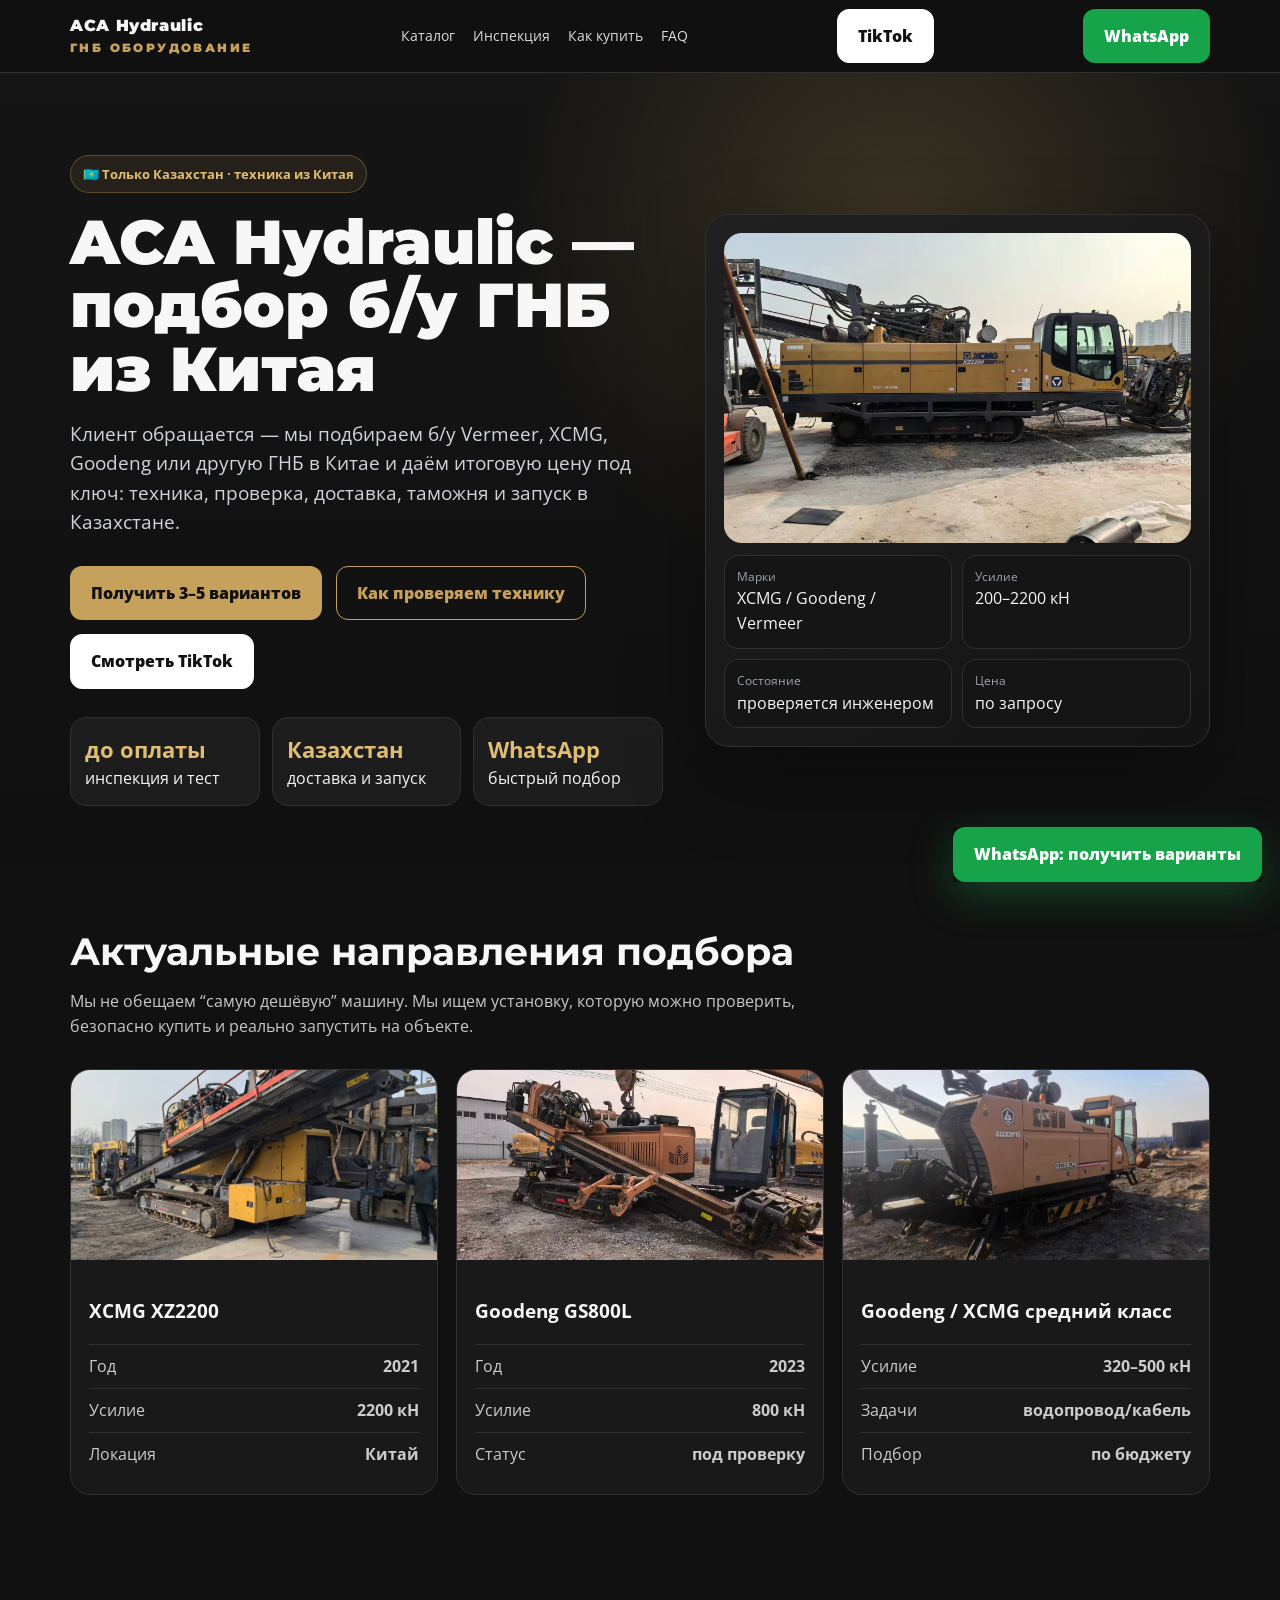
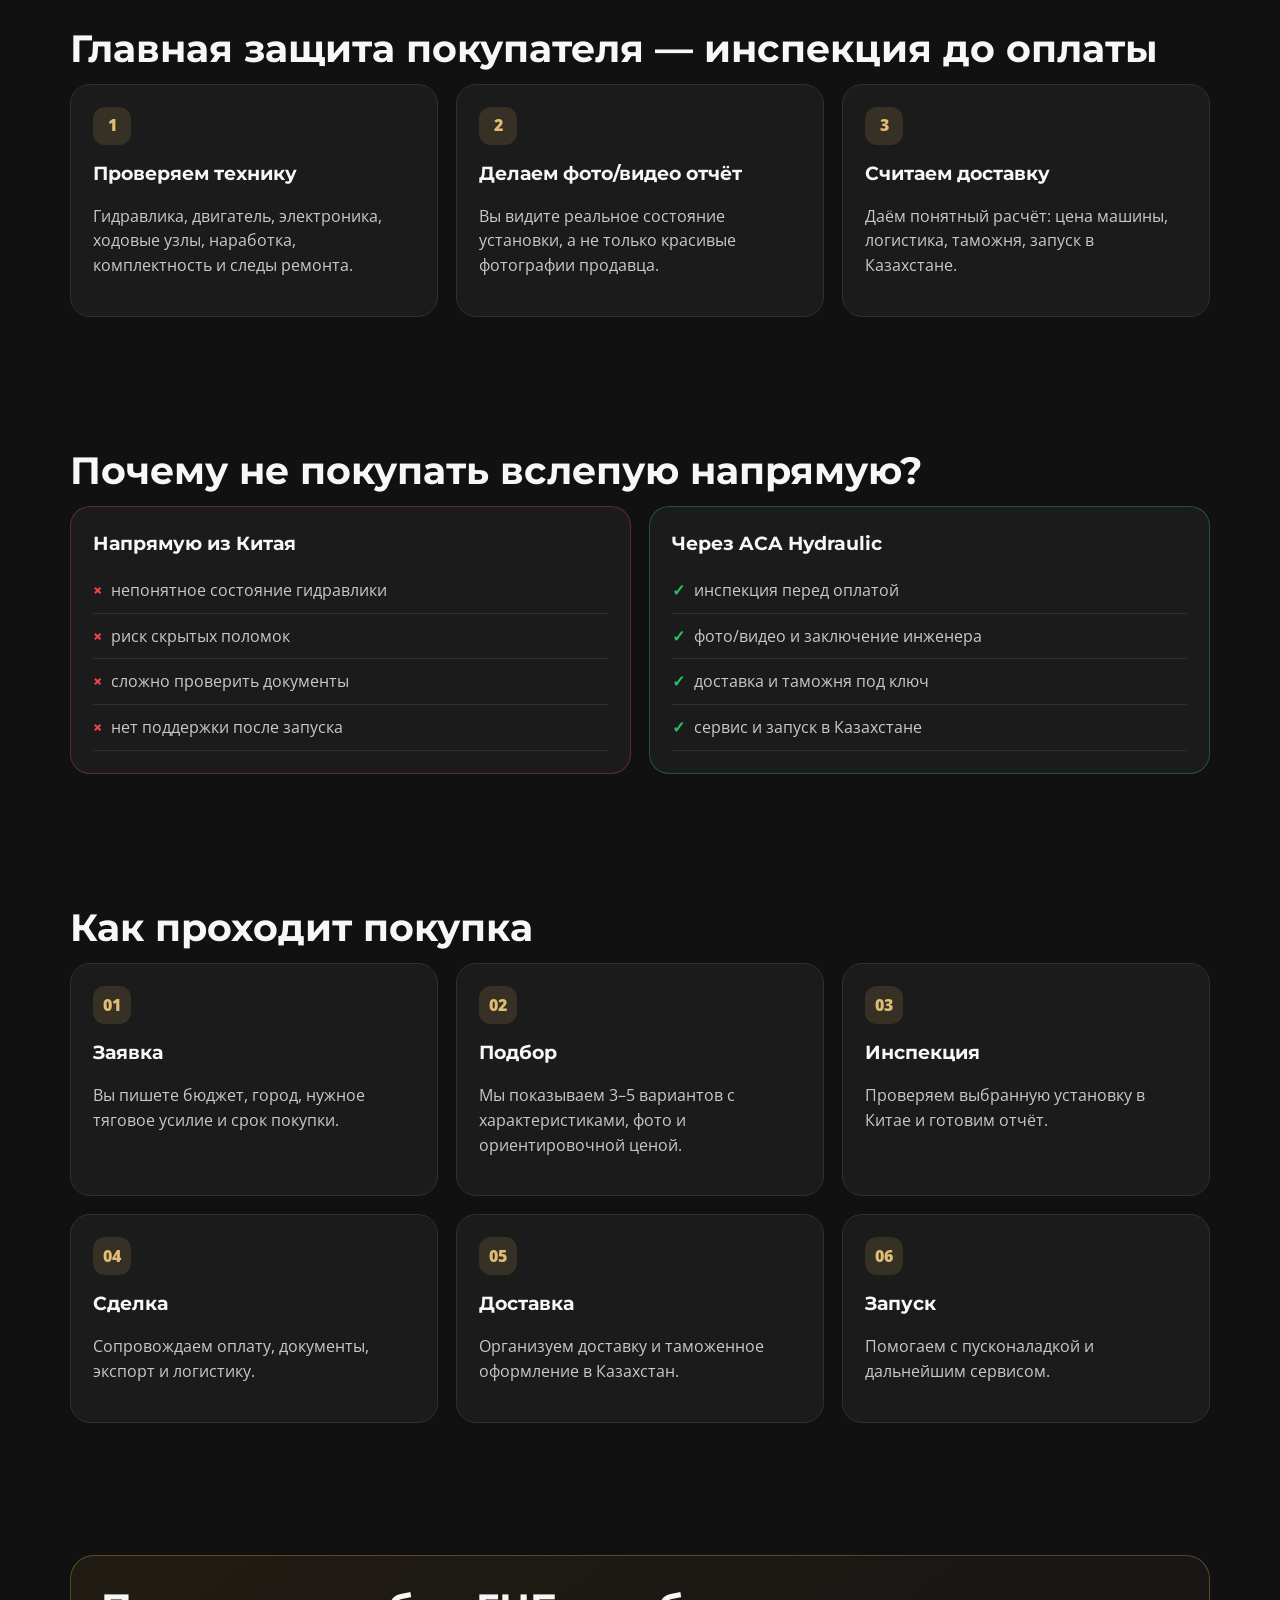
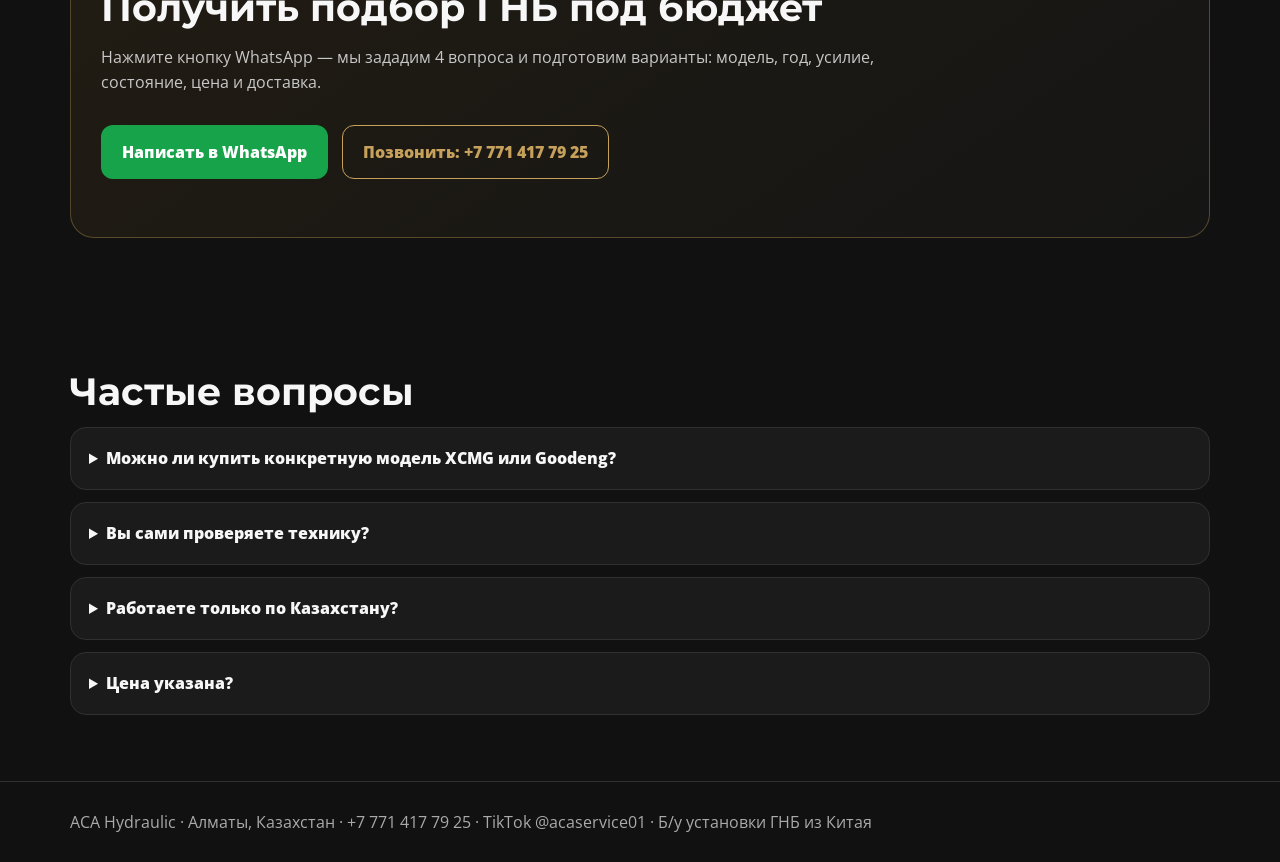
==== commit 489a2565: "Improve HDD landing SEO and add TikTok" ====
--- a/about/index.html
+++ b/about/index.html
@@ -1,13 +1,51 @@
 <!doctype html>
-<html lang="en">
-  <head>
-    <meta charset="UTF-8" />
-    <meta name="viewport" content="width=device-width, initial-scale=1.0" />
-    <title>ACA Hydraulic - Б/У Установки ГНБ</title>
-    <script type="module" crossorigin src="/assets/index-DsD5JomT.js"></script>
-    <link rel="stylesheet" crossorigin href="/assets/index-CtJ5qbkk.css">
-  </head>
-  <body>
-    <div id="root"></div>
-  </body>
+<html lang="ru-KZ">
+<head>
+  <meta charset="UTF-8" />
+  <meta name="viewport" content="width=device-width, initial-scale=1.0" />
+  <title>ACA Hydraulic — б/у ГНБ из Китая в Казахстан</title>
+  <meta name="description" content="ACA Hydraulic помогает купить б/у установки ГНБ из Китая: подбор, инспекция, доставка, таможня, запуск и сервис в Казахстане." />
+  <meta name="keywords" content="б/у ГНБ установка, ГНБ из Китая, Vermeer бу, XCMG ГНБ, Goodeng ГНБ, купить ГНБ Казахстан, цена ГНБ под ключ" />
+  <meta name="robots" content="index, follow" />
+  <link rel="canonical" href="https://acahydraulic.com/about/" />
+  <meta property="og:type" content="website" />
+  <meta property="og:title" content="ACA Hydraulic — б/у ГНБ из Китая в Казахстан" />
+  <meta property="og:description" content="ACA Hydraulic помогает купить б/у установки ГНБ из Китая: подбор, инспекция, доставка, таможня, запуск и сервис в Казахстане." />
+  <meta property="og:url" content="https://acahydraulic.com/about/" />
+  <meta name="twitter:card" content="summary_large_image" />
+  <meta property="og:site_name" content="ACA Hydraulic" />
+  <link rel="preconnect" href="https://fonts.googleapis.com">
+  <link rel="preconnect" href="https://fonts.gstatic.com" crossorigin>
+  <link href="https://fonts.googleapis.com/css2?family=Montserrat:wght@700;800;900&family=Open+Sans:wght@400;600;700&display=swap" rel="stylesheet">
+  <style>
+    :root{--bg:#111;--card:#1b1b1b;--muted:#9ca3af;--gold:#c6a15b;--gold2:#e0bd74;--line:#303030;--green:#22c55e;--red:#ef4444;--white:#f7f7f7}
+    *{box-sizing:border-box} body{margin:0;background:var(--bg);color:var(--white);font-family:'Open Sans',Arial,sans-serif;line-height:1.55} a{color:inherit;text-decoration:none} img{max-width:100%;display:block}
+    .wrap{max-width:1180px;margin:0 auto;padding:0 20px}.nav{position:sticky;top:0;z-index:10;background:rgba(17,17,17,.9);backdrop-filter:blur(12px);border-bottom:1px solid var(--line)}.navin{height:72px;display:flex;align-items:center;justify-content:space-between;gap:20px}.brand{font-family:Montserrat,sans-serif;font-weight:900;letter-spacing:.04em}.brand span{display:block;color:var(--gold);font-size:12px;letter-spacing:.2em}.navlinks{display:flex;gap:18px;color:#ddd;font-size:14px}.btn{display:inline-flex;align-items:center;justify-content:center;border-radius:12px;padding:14px 20px;font-weight:800;border:1px solid transparent;transition:.2s}.btn.gold{background:var(--gold);color:#111}.btn.gold:hover{background:var(--gold2);transform:translateY(-1px)}.btn.out{border-color:var(--gold);color:var(--gold)}.btn.wa{background:#16a34a;color:white}.btn.tiktok{background:#fff;color:#111;border-color:#fff}.btn.tiktok:hover{background:#eee;transform:translateY(-1px)}.hero{position:relative;overflow:hidden;padding:82px 0 58px;background:radial-gradient(circle at 70% 20%,rgba(198,161,91,.22),transparent 35%),linear-gradient(180deg,#151515,#101010)}.grid{display:grid;grid-template-columns:1.08fr .92fr;gap:42px;align-items:center}.badge{display:inline-flex;gap:9px;align-items:center;padding:8px 12px;border:1px solid rgba(198,161,91,.35);background:rgba(198,161,91,.1);color:var(--gold2);border-radius:999px;font-weight:700;font-size:13px}.h1{font-family:Montserrat,sans-serif;font-size:clamp(34px,5vw,62px);line-height:1.02;margin:18px 0 18px;font-weight:900}.h1 b{color:var(--gold2)}.lead{font-size:19px;color:#d1d5db;max-width:760px}.cta{display:flex;flex-wrap:wrap;gap:14px;margin:28px 0}.facts{display:grid;grid-template-columns:repeat(3,1fr);gap:12px;margin-top:28px}.fact{background:rgba(255,255,255,.05);border:1px solid var(--line);border-radius:16px;padding:14px}.fact strong{display:block;color:var(--gold2);font-size:22px}.heroCard{background:linear-gradient(145deg,#202020,#141414);border:1px solid var(--line);border-radius:24px;padding:18px;box-shadow:0 30px 80px rgba(0,0,0,.35)}.machine{height:310px;border-radius:18px;object-fit:cover;width:100%;background:#222}.pricebox{display:grid;grid-template-columns:1fr 1fr;gap:10px;margin-top:12px}.mini{border:1px solid var(--line);border-radius:14px;padding:12px;background:#151515}.mini span{display:block;color:var(--muted);font-size:12px}.section{padding:66px 0}.title{font-family:Montserrat,sans-serif;font-size:clamp(28px,3vw,42px);line-height:1.12;margin:0 0 14px}.sub{color:#c8c8c8;max-width:780px;margin-bottom:30px}.cards{display:grid;grid-template-columns:repeat(3,1fr);gap:18px}.card{background:var(--card);border:1px solid var(--line);border-radius:20px;padding:22px}.card h3{font-family:Montserrat,sans-serif;margin:0 0 10px}.card p,.card li{color:#c9c9c9}.num{width:38px;height:38px;border-radius:12px;background:rgba(198,161,91,.16);color:var(--gold2);display:flex;align-items:center;justify-content:center;font-weight:900;margin-bottom:14px}.catalog{display:grid;grid-template-columns:repeat(3,1fr);gap:18px}.item{background:#191919;border:1px solid var(--line);border-radius:20px;overflow:hidden}.item img{height:190px;width:100%;object-fit:cover}.item .pad{padding:18px}.spec{display:flex;justify-content:space-between;border-top:1px solid var(--line);padding:9px 0;color:#ccc}.compare{display:grid;grid-template-columns:1fr 1fr;gap:18px}.bad{border-color:rgba(239,68,68,.35)}.good{border-color:rgba(34,197,94,.35)}.list{padding:0;margin:0;list-style:none}.list li{padding:10px 0;border-bottom:1px solid var(--line)}.list li:before{content:'✓';color:var(--green);font-weight:900;margin-right:9px}.bad .list li:before{content:'×';color:var(--red)}.formbox{background:linear-gradient(145deg,#211c13,#151515);border:1px solid rgba(198,161,91,.35);border-radius:24px;padding:30px}.formgrid{display:grid;grid-template-columns:1fr 1fr;gap:12px}.input{width:100%;padding:15px;border-radius:12px;border:1px solid #383838;background:#111;color:#fff}.full{grid-column:1/-1}.faq{display:grid;gap:12px}.faq details{background:var(--card);border:1px solid var(--line);border-radius:16px;padding:18px}.faq summary{font-weight:800;cursor:pointer}.footer{border-top:1px solid var(--line);padding:28px 0;color:#aaa}.float{position:fixed;right:18px;bottom:18px;z-index:20;box-shadow:0 12px 40px rgba(22,163,74,.35)}
+    @media(max-width:850px){.grid,.cards,.catalog,.compare,.formgrid{grid-template-columns:1fr}.navlinks{display:none}.facts{grid-template-columns:1fr}.hero{padding-top:48px}.machine{height:240px}.float{left:18px;right:18px}.float .btn{width:100%}}
+  </style>
+  <script type="application/ld+json">{"@context":"https://schema.org","@type":"Organization","name":"ACA Hydraulic","url":"https://acahydraulic.com","telephone":"+77714177925","address":{"@type":"PostalAddress","addressLocality":"Алматы","addressCountry":"KZ"},"sameAs":["https://www.tiktok.com/@acaservice01"]}</script>
+  <script type="application/ld+json">{"@context":"https://schema.org","@type":"Product","name":"Б/у установки ГНБ из Китая","brand":"XCMG, Goodeng, Vermeer","description":"Подбор, инспекция, доставка и запуск б/у установок горизонтально-направленного бурения в Казахстане.","offers":{"@type":"Offer","priceCurrency":"USD","availability":"https://schema.org/InStock","url":"https://acahydraulic.com/kupit-gnb/"}}</script>
+</head>
+<body>
+  <div class="nav"><div class="wrap navin"><a class="brand" href="/">ACA Hydraulic<span>ГНБ ОБОРУДОВАНИЕ</span></a><div class="navlinks"><a href="#catalog">Каталог</a><a href="#inspection">Инспекция</a><a href="#process">Как купить</a><a href="#faq">FAQ</a></div><a class="btn tiktok" href="https://www.tiktok.com/@acaservice01" target="_blank" rel="noopener">TikTok</a><a class="btn wa" href="https://wa.me/77714177925?text=%D0%97%D0%B4%D1%80%D0%B0%D0%B2%D1%81%D1%82%D0%B2%D1%83%D0%B9%D1%82%D0%B5%21%20%D0%98%D0%BD%D1%82%D0%B5%D1%80%D0%B5%D1%81%D1%83%D0%B5%D1%82%20%D0%B1%2F%D1%83%20%D1%83%D1%81%D1%82%D0%B0%D0%BD%D0%BE%D0%B2%D0%BA%D0%B0%20%D0%93%D0%9D%D0%91.%20%D0%9F%D0%BE%D0%B4%D0%B1%D0%B5%D1%80%D0%B8%D1%82%D0%B5%20%D0%B2%D0%B0%D1%80%D0%B8%D0%B0%D0%BD%D1%82%D1%8B." target="_blank" rel="noopener">WhatsApp</a></div></div>
+
+  <main>
+    <section class="hero"><div class="wrap grid"><div><div class="badge">🇰🇿 Только Казахстан · техника из Китая</div><h1 class="h1">ACA Hydraulic — подбор б/у ГНБ из Китая</h1><p class="lead">Клиент обращается — мы подбираем б/у Vermeer, XCMG, Goodeng или другую ГНБ в Китае и даём итоговую цену под ключ: техника, проверка, доставка, таможня и запуск в Казахстане.</p><div class="cta"><a class="btn gold" href="#lead">Получить 3–5 вариантов</a><a class="btn out" href="#inspection">Как проверяем технику</a><a class="btn tiktok" href="https://www.tiktok.com/@acaservice01" target="_blank" rel="noopener">Смотреть TikTok</a></div><div class="facts"><div class="fact"><strong>до оплаты</strong>инспекция и тест</div><div class="fact"><strong>Казахстан</strong>доставка и запуск</div><div class="fact"><strong>WhatsApp</strong>быстрый подбор</div></div></div><div class="heroCard"><img class="machine" src="/xcmg-xz2200-4.jpg" alt="Б/у установка ГНБ XCMG из Китая"><div class="pricebox"><div class="mini"><span>Марки</span>XCMG / Goodeng / Vermeer</div><div class="mini"><span>Усилие</span>200–2200 кН</div><div class="mini"><span>Состояние</span>проверяется инженером</div><div class="mini"><span>Цена</span>по запросу</div></div></div></div></section>
+
+    <section id="catalog" class="section"><div class="wrap"><h2 class="title">Актуальные направления подбора</h2><p class="sub">Мы не обещаем “самую дешёвую” машину. Мы ищем установку, которую можно проверить, безопасно купить и реально запустить на объекте.</p><div class="catalog"><article class="item"><img src="/hdd/xcmg-xz2200-2021/xcmg-xz2200-2021-01.jpg" alt="XCMG XZ2200 2021"><div class="pad"><h3>XCMG XZ2200</h3><div class="spec"><span>Год</span><b>2021</b></div><div class="spec"><span>Усилие</span><b>2200 кН</b></div><div class="spec"><span>Локация</span><b>Китай</b></div></div></article><article class="item"><img src="/hdd/goodeng-gs800l/goodeng-gs800l-01.jpg" alt="Goodeng GS800L"><div class="pad"><h3>Goodeng GS800L</h3><div class="spec"><span>Год</span><b>2023</b></div><div class="spec"><span>Усилие</span><b>800 кН</b></div><div class="spec"><span>Статус</span><b>под проверку</b></div></div></article><article class="item"><img src="/goodeng-gd360l-1.jpg" alt="Goodeng GD360-L"><div class="pad"><h3>Goodeng / XCMG средний класс</h3><div class="spec"><span>Усилие</span><b>320–500 кН</b></div><div class="spec"><span>Задачи</span><b>водопровод/кабель</b></div><div class="spec"><span>Подбор</span><b>по бюджету</b></div></div></article></div></div></section>
+
+    <section id="inspection" class="section"><div class="wrap"><h2 class="title">Главная защита покупателя — инспекция до оплаты</h2><div class="cards"><div class="card"><div class="num">1</div><h3>Проверяем технику</h3><p>Гидравлика, двигатель, электроника, ходовые узлы, наработка, комплектность и следы ремонта.</p></div><div class="card"><div class="num">2</div><h3>Делаем фото/видео отчёт</h3><p>Вы видите реальное состояние установки, а не только красивые фотографии продавца.</p></div><div class="card"><div class="num">3</div><h3>Считаем доставку</h3><p>Даём понятный расчёт: цена машины, логистика, таможня, запуск в Казахстане.</p></div></div></div></section>
+
+    <section class="section"><div class="wrap"><h2 class="title">Почему не покупать вслепую напрямую?</h2><div class="compare"><div class="card bad"><h3>Напрямую из Китая</h3><ul class="list"><li>непонятное состояние гидравлики</li><li>риск скрытых поломок</li><li>сложно проверить документы</li><li>нет поддержки после запуска</li></ul></div><div class="card good"><h3>Через ACA Hydraulic</h3><ul class="list"><li>инспекция перед оплатой</li><li>фото/видео и заключение инженера</li><li>доставка и таможня под ключ</li><li>сервис и запуск в Казахстане</li></ul></div></div></div></section>
+
+    <section id="process" class="section"><div class="wrap"><h2 class="title">Как проходит покупка</h2><div class="cards"><div class="card"><div class="num">01</div><h3>Заявка</h3><p>Вы пишете бюджет, город, нужное тяговое усилие и срок покупки.</p></div><div class="card"><div class="num">02</div><h3>Подбор</h3><p>Мы показываем 3–5 вариантов с характеристиками, фото и ориентировочной ценой.</p></div><div class="card"><div class="num">03</div><h3>Инспекция</h3><p>Проверяем выбранную установку в Китае и готовим отчёт.</p></div><div class="card"><div class="num">04</div><h3>Сделка</h3><p>Сопровождаем оплату, документы, экспорт и логистику.</p></div><div class="card"><div class="num">05</div><h3>Доставка</h3><p>Организуем доставку и таможенное оформление в Казахстан.</p></div><div class="card"><div class="num">06</div><h3>Запуск</h3><p>Помогаем с пусконаладкой и дальнейшим сервисом.</p></div></div></div></section>
+
+    <section id="lead" class="section"><div class="wrap"><div class="formbox"><h2 class="title">Получить подбор ГНБ под бюджет</h2><p class="sub">Нажмите кнопку WhatsApp — мы зададим 4 вопроса и подготовим варианты: модель, год, усилие, состояние, цена и доставка.</p><div class="cta"><a class="btn wa" href="https://wa.me/77714177925?text=%D0%9D%D1%83%D0%B6%D0%BD%D0%B0%20%D0%B1%2F%D1%83%20%D1%83%D1%81%D1%82%D0%B0%D0%BD%D0%BE%D0%B2%D0%BA%D0%B0%20%D0%93%D0%9D%D0%91.%20%D0%93%D0%BE%D1%80%D0%BE%D0%B4%3A%20%0A%D0%91%D1%8E%D0%B4%D0%B6%D0%B5%D1%82%3A%20%0A%D0%A3%D1%81%D0%B8%D0%BB%D0%B8%D0%B5%20%D0%BA%D0%9D%3A%20%0A%D0%A1%D1%80%D0%BE%D0%BA%20%D0%BF%D0%BE%D0%BA%D1%83%D0%BF%D0%BA%D0%B8%3A" target="_blank" rel="noopener">Написать в WhatsApp</a><a class="btn out" href="tel:+77714177925">Позвонить: +7 771 417 79 25</a></div></div></div></section>
+
+    <section id="faq" class="section"><div class="wrap"><h2 class="title">Частые вопросы</h2><div class="faq"><details><summary>Можно ли купить конкретную модель XCMG или Goodeng?</summary><p>Да. Мы ищем конкретные модели и параллельно предлагаем аналоги по усилию, году и бюджету.</p></details><details><summary>Вы сами проверяете технику?</summary><p>Да, ключевая ценность — инспекция в Китае до оплаты: фото, видео, тестовая работа и проверка основных узлов.</p></details><details><summary>Работаете только по Казахстану?</summary><p>Рекламу сейчас ведём только на Казахстан. Поставку можем обсуждать индивидуально.</p></details><details><summary>Цена указана?</summary><p>Цена зависит от модели, года, состояния, комплектации и логистики. Поэтому сначала подбираем варианты и считаем полный бюджет.</p></details></div></div></section>
+  </main>
+
+  <div class="float"><a class="btn wa" href="https://wa.me/77714177925?text=%D0%98%D0%BD%D1%82%D0%B5%D1%80%D0%B5%D1%81%D1%83%D0%B5%D1%82%20%D0%93%D0%9D%D0%91.%20%D0%9F%D0%BE%D0%B4%D0%B1%D0%B5%D1%80%D0%B8%D1%82%D0%B5%20%D0%B2%D0%B0%D1%80%D0%B8%D0%B0%D0%BD%D1%82%D1%8B." target="_blank" rel="noopener">WhatsApp: получить варианты</a></div>
+  <footer class="footer"><div class="wrap">ACA Hydraulic · Алматы, Казахстан · +7 771 417 79 25 · <a href="https://www.tiktok.com/@acaservice01" target="_blank" rel="noopener">TikTok @acaservice01</a> · Б/у установки ГНБ из Китая</div></footer>
+</body>
 </html>
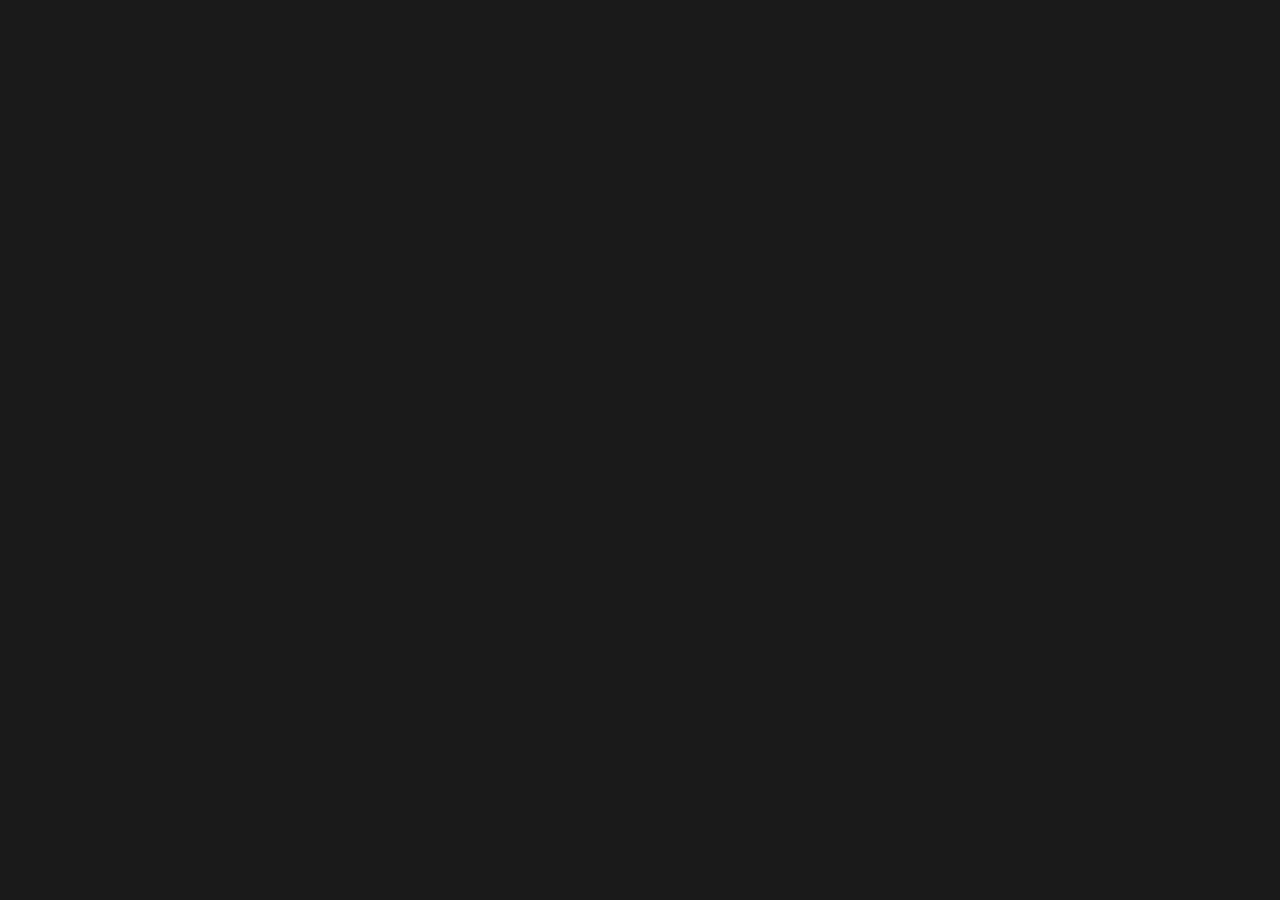
==== commit 9cdaa6f1: "Revert "Improve HDD landing SEO and add TikTok" This reverts commit 489a25655c374c959a56a934123c600c" ====
--- a/about/index.html
+++ b/about/index.html
@@ -1,51 +1,22 @@
 <!doctype html>
 <html lang="ru-KZ">
-<head>
-  <meta charset="UTF-8" />
-  <meta name="viewport" content="width=device-width, initial-scale=1.0" />
-  <title>ACA Hydraulic — б/у ГНБ из Китая в Казахстан</title>
-  <meta name="description" content="ACA Hydraulic помогает купить б/у установки ГНБ из Китая: подбор, инспекция, доставка, таможня, запуск и сервис в Казахстане." />
-  <meta name="keywords" content="б/у ГНБ установка, ГНБ из Китая, Vermeer бу, XCMG ГНБ, Goodeng ГНБ, купить ГНБ Казахстан, цена ГНБ под ключ" />
-  <meta name="robots" content="index, follow" />
-  <link rel="canonical" href="https://acahydraulic.com/about/" />
-  <meta property="og:type" content="website" />
-  <meta property="og:title" content="ACA Hydraulic — б/у ГНБ из Китая в Казахстан" />
-  <meta property="og:description" content="ACA Hydraulic помогает купить б/у установки ГНБ из Китая: подбор, инспекция, доставка, таможня, запуск и сервис в Казахстане." />
-  <meta property="og:url" content="https://acahydraulic.com/about/" />
-  <meta name="twitter:card" content="summary_large_image" />
-  <meta property="og:site_name" content="ACA Hydraulic" />
-  <link rel="preconnect" href="https://fonts.googleapis.com">
-  <link rel="preconnect" href="https://fonts.gstatic.com" crossorigin>
-  <link href="https://fonts.googleapis.com/css2?family=Montserrat:wght@700;800;900&family=Open+Sans:wght@400;600;700&display=swap" rel="stylesheet">
-  <style>
-    :root{--bg:#111;--card:#1b1b1b;--muted:#9ca3af;--gold:#c6a15b;--gold2:#e0bd74;--line:#303030;--green:#22c55e;--red:#ef4444;--white:#f7f7f7}
-    *{box-sizing:border-box} body{margin:0;background:var(--bg);color:var(--white);font-family:'Open Sans',Arial,sans-serif;line-height:1.55} a{color:inherit;text-decoration:none} img{max-width:100%;display:block}
-    .wrap{max-width:1180px;margin:0 auto;padding:0 20px}.nav{position:sticky;top:0;z-index:10;background:rgba(17,17,17,.9);backdrop-filter:blur(12px);border-bottom:1px solid var(--line)}.navin{height:72px;display:flex;align-items:center;justify-content:space-between;gap:20px}.brand{font-family:Montserrat,sans-serif;font-weight:900;letter-spacing:.04em}.brand span{display:block;color:var(--gold);font-size:12px;letter-spacing:.2em}.navlinks{display:flex;gap:18px;color:#ddd;font-size:14px}.btn{display:inline-flex;align-items:center;justify-content:center;border-radius:12px;padding:14px 20px;font-weight:800;border:1px solid transparent;transition:.2s}.btn.gold{background:var(--gold);color:#111}.btn.gold:hover{background:var(--gold2);transform:translateY(-1px)}.btn.out{border-color:var(--gold);color:var(--gold)}.btn.wa{background:#16a34a;color:white}.btn.tiktok{background:#fff;color:#111;border-color:#fff}.btn.tiktok:hover{background:#eee;transform:translateY(-1px)}.hero{position:relative;overflow:hidden;padding:82px 0 58px;background:radial-gradient(circle at 70% 20%,rgba(198,161,91,.22),transparent 35%),linear-gradient(180deg,#151515,#101010)}.grid{display:grid;grid-template-columns:1.08fr .92fr;gap:42px;align-items:center}.badge{display:inline-flex;gap:9px;align-items:center;padding:8px 12px;border:1px solid rgba(198,161,91,.35);background:rgba(198,161,91,.1);color:var(--gold2);border-radius:999px;font-weight:700;font-size:13px}.h1{font-family:Montserrat,sans-serif;font-size:clamp(34px,5vw,62px);line-height:1.02;margin:18px 0 18px;font-weight:900}.h1 b{color:var(--gold2)}.lead{font-size:19px;color:#d1d5db;max-width:760px}.cta{display:flex;flex-wrap:wrap;gap:14px;margin:28px 0}.facts{display:grid;grid-template-columns:repeat(3,1fr);gap:12px;margin-top:28px}.fact{background:rgba(255,255,255,.05);border:1px solid var(--line);border-radius:16px;padding:14px}.fact strong{display:block;color:var(--gold2);font-size:22px}.heroCard{background:linear-gradient(145deg,#202020,#141414);border:1px solid var(--line);border-radius:24px;padding:18px;box-shadow:0 30px 80px rgba(0,0,0,.35)}.machine{height:310px;border-radius:18px;object-fit:cover;width:100%;background:#222}.pricebox{display:grid;grid-template-columns:1fr 1fr;gap:10px;margin-top:12px}.mini{border:1px solid var(--line);border-radius:14px;padding:12px;background:#151515}.mini span{display:block;color:var(--muted);font-size:12px}.section{padding:66px 0}.title{font-family:Montserrat,sans-serif;font-size:clamp(28px,3vw,42px);line-height:1.12;margin:0 0 14px}.sub{color:#c8c8c8;max-width:780px;margin-bottom:30px}.cards{display:grid;grid-template-columns:repeat(3,1fr);gap:18px}.card{background:var(--card);border:1px solid var(--line);border-radius:20px;padding:22px}.card h3{font-family:Montserrat,sans-serif;margin:0 0 10px}.card p,.card li{color:#c9c9c9}.num{width:38px;height:38px;border-radius:12px;background:rgba(198,161,91,.16);color:var(--gold2);display:flex;align-items:center;justify-content:center;font-weight:900;margin-bottom:14px}.catalog{display:grid;grid-template-columns:repeat(3,1fr);gap:18px}.item{background:#191919;border:1px solid var(--line);border-radius:20px;overflow:hidden}.item img{height:190px;width:100%;object-fit:cover}.item .pad{padding:18px}.spec{display:flex;justify-content:space-between;border-top:1px solid var(--line);padding:9px 0;color:#ccc}.compare{display:grid;grid-template-columns:1fr 1fr;gap:18px}.bad{border-color:rgba(239,68,68,.35)}.good{border-color:rgba(34,197,94,.35)}.list{padding:0;margin:0;list-style:none}.list li{padding:10px 0;border-bottom:1px solid var(--line)}.list li:before{content:'✓';color:var(--green);font-weight:900;margin-right:9px}.bad .list li:before{content:'×';color:var(--red)}.formbox{background:linear-gradient(145deg,#211c13,#151515);border:1px solid rgba(198,161,91,.35);border-radius:24px;padding:30px}.formgrid{display:grid;grid-template-columns:1fr 1fr;gap:12px}.input{width:100%;padding:15px;border-radius:12px;border:1px solid #383838;background:#111;color:#fff}.full{grid-column:1/-1}.faq{display:grid;gap:12px}.faq details{background:var(--card);border:1px solid var(--line);border-radius:16px;padding:18px}.faq summary{font-weight:800;cursor:pointer}.footer{border-top:1px solid var(--line);padding:28px 0;color:#aaa}.float{position:fixed;right:18px;bottom:18px;z-index:20;box-shadow:0 12px 40px rgba(22,163,74,.35)}
-    @media(max-width:850px){.grid,.cards,.catalog,.compare,.formgrid{grid-template-columns:1fr}.navlinks{display:none}.facts{grid-template-columns:1fr}.hero{padding-top:48px}.machine{height:240px}.float{left:18px;right:18px}.float .btn{width:100%}}
-  </style>
-  <script type="application/ld+json">{"@context":"https://schema.org","@type":"Organization","name":"ACA Hydraulic","url":"https://acahydraulic.com","telephone":"+77714177925","address":{"@type":"PostalAddress","addressLocality":"Алматы","addressCountry":"KZ"},"sameAs":["https://www.tiktok.com/@acaservice01"]}</script>
-  <script type="application/ld+json">{"@context":"https://schema.org","@type":"Product","name":"Б/у установки ГНБ из Китая","brand":"XCMG, Goodeng, Vermeer","description":"Подбор, инспекция, доставка и запуск б/у установок горизонтально-направленного бурения в Казахстане.","offers":{"@type":"Offer","priceCurrency":"USD","availability":"https://schema.org/InStock","url":"https://acahydraulic.com/kupit-gnb/"}}</script>
-</head>
-<body>
-  <div class="nav"><div class="wrap navin"><a class="brand" href="/">ACA Hydraulic<span>ГНБ ОБОРУДОВАНИЕ</span></a><div class="navlinks"><a href="#catalog">Каталог</a><a href="#inspection">Инспекция</a><a href="#process">Как купить</a><a href="#faq">FAQ</a></div><a class="btn tiktok" href="https://www.tiktok.com/@acaservice01" target="_blank" rel="noopener">TikTok</a><a class="btn wa" href="https://wa.me/77714177925?text=%D0%97%D0%B4%D1%80%D0%B0%D0%B2%D1%81%D1%82%D0%B2%D1%83%D0%B9%D1%82%D0%B5%21%20%D0%98%D0%BD%D1%82%D0%B5%D1%80%D0%B5%D1%81%D1%83%D0%B5%D1%82%20%D0%B1%2F%D1%83%20%D1%83%D1%81%D1%82%D0%B0%D0%BD%D0%BE%D0%B2%D0%BA%D0%B0%20%D0%93%D0%9D%D0%91.%20%D0%9F%D0%BE%D0%B4%D0%B1%D0%B5%D1%80%D0%B8%D1%82%D0%B5%20%D0%B2%D0%B0%D1%80%D0%B8%D0%B0%D0%BD%D1%82%D1%8B." target="_blank" rel="noopener">WhatsApp</a></div></div>
-
-  <main>
-    <section class="hero"><div class="wrap grid"><div><div class="badge">🇰🇿 Только Казахстан · техника из Китая</div><h1 class="h1">ACA Hydraulic — подбор б/у ГНБ из Китая</h1><p class="lead">Клиент обращается — мы подбираем б/у Vermeer, XCMG, Goodeng или другую ГНБ в Китае и даём итоговую цену под ключ: техника, проверка, доставка, таможня и запуск в Казахстане.</p><div class="cta"><a class="btn gold" href="#lead">Получить 3–5 вариантов</a><a class="btn out" href="#inspection">Как проверяем технику</a><a class="btn tiktok" href="https://www.tiktok.com/@acaservice01" target="_blank" rel="noopener">Смотреть TikTok</a></div><div class="facts"><div class="fact"><strong>до оплаты</strong>инспекция и тест</div><div class="fact"><strong>Казахстан</strong>доставка и запуск</div><div class="fact"><strong>WhatsApp</strong>быстрый подбор</div></div></div><div class="heroCard"><img class="machine" src="/xcmg-xz2200-4.jpg" alt="Б/у установка ГНБ XCMG из Китая"><div class="pricebox"><div class="mini"><span>Марки</span>XCMG / Goodeng / Vermeer</div><div class="mini"><span>Усилие</span>200–2200 кН</div><div class="mini"><span>Состояние</span>проверяется инженером</div><div class="mini"><span>Цена</span>по запросу</div></div></div></div></section>
-
-    <section id="catalog" class="section"><div class="wrap"><h2 class="title">Актуальные направления подбора</h2><p class="sub">Мы не обещаем “самую дешёвую” машину. Мы ищем установку, которую можно проверить, безопасно купить и реально запустить на объекте.</p><div class="catalog"><article class="item"><img src="/hdd/xcmg-xz2200-2021/xcmg-xz2200-2021-01.jpg" alt="XCMG XZ2200 2021"><div class="pad"><h3>XCMG XZ2200</h3><div class="spec"><span>Год</span><b>2021</b></div><div class="spec"><span>Усилие</span><b>2200 кН</b></div><div class="spec"><span>Локация</span><b>Китай</b></div></div></article><article class="item"><img src="/hdd/goodeng-gs800l/goodeng-gs800l-01.jpg" alt="Goodeng GS800L"><div class="pad"><h3>Goodeng GS800L</h3><div class="spec"><span>Год</span><b>2023</b></div><div class="spec"><span>Усилие</span><b>800 кН</b></div><div class="spec"><span>Статус</span><b>под проверку</b></div></div></article><article class="item"><img src="/goodeng-gd360l-1.jpg" alt="Goodeng GD360-L"><div class="pad"><h3>Goodeng / XCMG средний класс</h3><div class="spec"><span>Усилие</span><b>320–500 кН</b></div><div class="spec"><span>Задачи</span><b>водопровод/кабель</b></div><div class="spec"><span>Подбор</span><b>по бюджету</b></div></div></article></div></div></section>
-
-    <section id="inspection" class="section"><div class="wrap"><h2 class="title">Главная защита покупателя — инспекция до оплаты</h2><div class="cards"><div class="card"><div class="num">1</div><h3>Проверяем технику</h3><p>Гидравлика, двигатель, электроника, ходовые узлы, наработка, комплектность и следы ремонта.</p></div><div class="card"><div class="num">2</div><h3>Делаем фото/видео отчёт</h3><p>Вы видите реальное состояние установки, а не только красивые фотографии продавца.</p></div><div class="card"><div class="num">3</div><h3>Считаем доставку</h3><p>Даём понятный расчёт: цена машины, логистика, таможня, запуск в Казахстане.</p></div></div></div></section>
-
-    <section class="section"><div class="wrap"><h2 class="title">Почему не покупать вслепую напрямую?</h2><div class="compare"><div class="card bad"><h3>Напрямую из Китая</h3><ul class="list"><li>непонятное состояние гидравлики</li><li>риск скрытых поломок</li><li>сложно проверить документы</li><li>нет поддержки после запуска</li></ul></div><div class="card good"><h3>Через ACA Hydraulic</h3><ul class="list"><li>инспекция перед оплатой</li><li>фото/видео и заключение инженера</li><li>доставка и таможня под ключ</li><li>сервис и запуск в Казахстане</li></ul></div></div></div></section>
-
-    <section id="process" class="section"><div class="wrap"><h2 class="title">Как проходит покупка</h2><div class="cards"><div class="card"><div class="num">01</div><h3>Заявка</h3><p>Вы пишете бюджет, город, нужное тяговое усилие и срок покупки.</p></div><div class="card"><div class="num">02</div><h3>Подбор</h3><p>Мы показываем 3–5 вариантов с характеристиками, фото и ориентировочной ценой.</p></div><div class="card"><div class="num">03</div><h3>Инспекция</h3><p>Проверяем выбранную установку в Китае и готовим отчёт.</p></div><div class="card"><div class="num">04</div><h3>Сделка</h3><p>Сопровождаем оплату, документы, экспорт и логистику.</p></div><div class="card"><div class="num">05</div><h3>Доставка</h3><p>Организуем доставку и таможенное оформление в Казахстан.</p></div><div class="card"><div class="num">06</div><h3>Запуск</h3><p>Помогаем с пусконаладкой и дальнейшим сервисом.</p></div></div></div></section>
-
-    <section id="lead" class="section"><div class="wrap"><div class="formbox"><h2 class="title">Получить подбор ГНБ под бюджет</h2><p class="sub">Нажмите кнопку WhatsApp — мы зададим 4 вопроса и подготовим варианты: модель, год, усилие, состояние, цена и доставка.</p><div class="cta"><a class="btn wa" href="https://wa.me/77714177925?text=%D0%9D%D1%83%D0%B6%D0%BD%D0%B0%20%D0%B1%2F%D1%83%20%D1%83%D1%81%D1%82%D0%B0%D0%BD%D0%BE%D0%B2%D0%BA%D0%B0%20%D0%93%D0%9D%D0%91.%20%D0%93%D0%BE%D1%80%D0%BE%D0%B4%3A%20%0A%D0%91%D1%8E%D0%B4%D0%B6%D0%B5%D1%82%3A%20%0A%D0%A3%D1%81%D0%B8%D0%BB%D0%B8%D0%B5%20%D0%BA%D0%9D%3A%20%0A%D0%A1%D1%80%D0%BE%D0%BA%20%D0%BF%D0%BE%D0%BA%D1%83%D0%BF%D0%BA%D0%B8%3A" target="_blank" rel="noopener">Написать в WhatsApp</a><a class="btn out" href="tel:+77714177925">Позвонить: +7 771 417 79 25</a></div></div></div></section>
-
-    <section id="faq" class="section"><div class="wrap"><h2 class="title">Частые вопросы</h2><div class="faq"><details><summary>Можно ли купить конкретную модель XCMG или Goodeng?</summary><p>Да. Мы ищем конкретные модели и параллельно предлагаем аналоги по усилию, году и бюджету.</p></details><details><summary>Вы сами проверяете технику?</summary><p>Да, ключевая ценность — инспекция в Китае до оплаты: фото, видео, тестовая работа и проверка основных узлов.</p></details><details><summary>Работаете только по Казахстану?</summary><p>Рекламу сейчас ведём только на Казахстан. Поставку можем обсуждать индивидуально.</p></details><details><summary>Цена указана?</summary><p>Цена зависит от модели, года, состояния, комплектации и логистики. Поэтому сначала подбираем варианты и считаем полный бюджет.</p></details></div></div></section>
-  </main>
-
-  <div class="float"><a class="btn wa" href="https://wa.me/77714177925?text=%D0%98%D0%BD%D1%82%D0%B5%D1%80%D0%B5%D1%81%D1%83%D0%B5%D1%82%20%D0%93%D0%9D%D0%91.%20%D0%9F%D0%BE%D0%B4%D0%B1%D0%B5%D1%80%D0%B8%D1%82%D0%B5%20%D0%B2%D0%B0%D1%80%D0%B8%D0%B0%D0%BD%D1%82%D1%8B." target="_blank" rel="noopener">WhatsApp: получить варианты</a></div>
-  <footer class="footer"><div class="wrap">ACA Hydraulic · Алматы, Казахстан · +7 771 417 79 25 · <a href="https://www.tiktok.com/@acaservice01" target="_blank" rel="noopener">TikTok @acaservice01</a> · Б/у установки ГНБ из Китая</div></footer>
-</body>
+  <head>
+    <meta charset="UTF-8" />
+    <meta name="viewport" content="width=device-width, initial-scale=1.0" />
+    <title>Б/у установки ГНБ из Китая в Казахстан | ACA Hydraulic</title>
+    <meta name="description" content="Продажа б/у установок ГНБ XCMG, Goodeng, Vermeer из Китая. Инспекция перед покупкой, доставка, таможня, запуск и сервис в Казахстане." />
+    <meta name="keywords" content="купить ГНБ установку, б/у ГНБ, продажа ГНБ Казахстан, XCMG ГНБ, Goodeng ГНБ, установка горизонтального бурения" />
+    <meta name="robots" content="index, follow" />
+    <link rel="canonical" href="https://acahydraulic.com/" />
+    <meta property="og:type" content="website" />
+    <meta property="og:title" content="ACA Hydraulic — Б/У установки ГНБ из Китая в Казахстан" />
+    <meta property="og:description" content="Подбор, инспекция, доставка, таможня и запуск б/у установок ГНБ в Казахстане." />
+    <meta property="og:url" content="https://acahydraulic.com/" />
+    <meta name="twitter:card" content="summary_large_image" />
+    <script type="module" crossorigin src="/assets/index-DsD5JomT.js"></script>
+    <link rel="stylesheet" crossorigin href="/assets/index-CtJ5qbkk.css">
+  </head>
+  <body>
+    <div id="root"></div>
+  </body>
 </html>
--- a/assets/index-CtJ5qbkk.css
+++ b/assets/index-CtJ5qbkk.css
@@ -0,0 +1 @@
+@import"https://fonts.googleapis.com/css2?family=Montserrat:wght@400;500;600;700;800;900&family=Open+Sans:wght@400;500;600;700&display=swap";*,:before,:after{--tw-border-spacing-x: 0;--tw-border-spacing-y: 0;--tw-translate-x: 0;--tw-translate-y: 0;--tw-rotate: 0;--tw-skew-x: 0;--tw-skew-y: 0;--tw-scale-x: 1;--tw-scale-y: 1;--tw-pan-x: ;--tw-pan-y: ;--tw-pinch-zoom: ;--tw-scroll-snap-strictness: proximity;--tw-gradient-from-position: ;--tw-gradient-via-position: ;--tw-gradient-to-position: ;--tw-ordinal: ;--tw-slashed-zero: ;--tw-numeric-figure: ;--tw-numeric-spacing: ;--tw-numeric-fraction: ;--tw-ring-inset: ;--tw-ring-offset-width: 0px;--tw-ring-offset-color: #fff;--tw-ring-color: rgb(59 130 246 / .5);--tw-ring-offset-shadow: 0 0 #0000;--tw-ring-shadow: 0 0 #0000;--tw-shadow: 0 0 #0000;--tw-shadow-colored: 0 0 #0000;--tw-blur: ;--tw-brightness: ;--tw-contrast: ;--tw-grayscale: ;--tw-hue-rotate: ;--tw-invert: ;--tw-saturate: ;--tw-sepia: ;--tw-drop-shadow: ;--tw-backdrop-blur: ;--tw-backdrop-brightness: ;--tw-backdrop-contrast: ;--tw-backdrop-grayscale: ;--tw-backdrop-hue-rotate: ;--tw-backdrop-invert: ;--tw-backdrop-opacity: ;--tw-backdrop-saturate: ;--tw-backdrop-sepia: ;--tw-contain-size: ;--tw-contain-layout: ;--tw-contain-paint: ;--tw-contain-style: }::backdrop{--tw-border-spacing-x: 0;--tw-border-spacing-y: 0;--tw-translate-x: 0;--tw-translate-y: 0;--tw-rotate: 0;--tw-skew-x: 0;--tw-skew-y: 0;--tw-scale-x: 1;--tw-scale-y: 1;--tw-pan-x: ;--tw-pan-y: ;--tw-pinch-zoom: ;--tw-scroll-snap-strictness: proximity;--tw-gradient-from-position: ;--tw-gradient-via-position: ;--tw-gradient-to-position: ;--tw-ordinal: ;--tw-slashed-zero: ;--tw-numeric-figure: ;--tw-numeric-spacing: ;--tw-numeric-fraction: ;--tw-ring-inset: ;--tw-ring-offset-width: 0px;--tw-ring-offset-color: #fff;--tw-ring-color: rgb(59 130 246 / .5);--tw-ring-offset-shadow: 0 0 #0000;--tw-ring-shadow: 0 0 #0000;--tw-shadow: 0 0 #0000;--tw-shadow-colored: 0 0 #0000;--tw-blur: ;--tw-brightness: ;--tw-contrast: ;--tw-grayscale: ;--tw-hue-rotate: ;--tw-invert: ;--tw-saturate: ;--tw-sepia: ;--tw-drop-shadow: ;--tw-backdrop-blur: ;--tw-backdrop-brightness: ;--tw-backdrop-contrast: ;--tw-backdrop-grayscale: ;--tw-backdrop-hue-rotate: ;--tw-backdrop-invert: ;--tw-backdrop-opacity: ;--tw-backdrop-saturate: ;--tw-backdrop-sepia: ;--tw-contain-size: ;--tw-contain-layout: ;--tw-contain-paint: ;--tw-contain-style: }*,:before,:after{box-sizing:border-box;border-width:0;border-style:solid;border-color:#e5e7eb}:before,:after{--tw-content: ""}html,:host{line-height:1.5;-webkit-text-size-adjust:100%;-moz-tab-size:4;-o-tab-size:4;tab-size:4;font-family:Open Sans,sans-serif;font-feature-settings:normal;font-variation-settings:normal;-webkit-tap-highlight-color:transparent}body{margin:0;line-height:inherit}hr{height:0;color:inherit;border-top-width:1px}abbr:where([title]){-webkit-text-decoration:underline dotted;text-decoration:underline dotted}h1,h2,h3,h4,h5,h6{font-size:inherit;font-weight:inherit}a{color:inherit;text-decoration:inherit}b,strong{font-weight:bolder}code,kbd,samp,pre{font-family:ui-monospace,SFMono-Regular,Menlo,Monaco,Consolas,Liberation Mono,Courier New,monospace;font-feature-settings:normal;font-variation-settings:normal;font-size:1em}small{font-size:80%}sub,sup{font-size:75%;line-height:0;position:relative;vertical-align:baseline}sub{bottom:-.25em}sup{top:-.5em}table{text-indent:0;border-color:inherit;border-collapse:collapse}button,input,optgroup,select,textarea{font-family:inherit;font-feature-settings:inherit;font-variation-settings:inherit;font-size:100%;font-weight:inherit;line-height:inherit;letter-spacing:inherit;color:inherit;margin:0;padding:0}button,select{text-transform:none}button,input:where([type=button]),input:where([type=reset]),input:where([type=submit]){-webkit-appearance:button;background-color:transparent;background-image:none}:-moz-focusring{outline:auto}:-moz-ui-invalid{box-shadow:none}progress{vertical-align:baseline}::-webkit-inner-spin-button,::-webkit-outer-spin-button{height:auto}[type=search]{-webkit-appearance:textfield;outline-offset:-2px}::-webkit-search-decoration{-webkit-appearance:none}::-webkit-file-upload-button{-webkit-appearance:button;font:inherit}summary{display:list-item}blockquote,dl,dd,h1,h2,h3,h4,h5,h6,hr,figure,p,pre{margin:0}fieldset{margin:0;padding:0}legend{padding:0}ol,ul,menu{list-style:none;margin:0;padding:0}dialog{padding:0}textarea{resize:vertical}input::-moz-placeholder,textarea::-moz-placeholder{opacity:1;color:#9ca3af}input::placeholder,textarea::placeholder{opacity:1;color:#9ca3af}button,[role=button]{cursor:pointer}:disabled{cursor:default}img,svg,video,canvas,audio,iframe,embed,object{display:block;vertical-align:middle}img,video{max-width:100%;height:auto}[hidden]:where(:not([hidden=until-found])){display:none}:root{--background: 0 0% 10%;--foreground: 0 0% 96%;--card: 0 0% 14%;--card-foreground: 0 0% 96%;--popover: 0 0% 10%;--popover-foreground: 0 0% 96%;--primary: 42 50% 55%;--primary-foreground: 0 0% 10%;--secondary: 0 0% 18%;--secondary-foreground: 0 0% 96%;--muted: 0 0% 18%;--muted-foreground: 0 0% 53%;--accent: 42 50% 55%;--accent-foreground: 0 0% 10%;--destructive: 0 84.2% 60.2%;--destructive-foreground: 0 0% 98%;--border: 0 0% 20%;--input: 0 0% 20%;--ring: 42 50% 55%;--radius: .5rem}*{border-color:hsl(var(--border))}html{scroll-behavior:smooth}body{background-color:hsl(var(--background));color:hsl(var(--foreground));-webkit-font-smoothing:antialiased;-moz-osx-font-smoothing:grayscale;font-family:Open Sans,sans-serif}h1,h2,h3,h4,h5,h6{font-family:Montserrat,sans-serif}.container{width:100%}@media(min-width:640px){.container{max-width:640px}}@media(min-width:768px){.container{max-width:768px}}@media(min-width:1024px){.container{max-width:1024px}}@media(min-width:1280px){.container{max-width:1280px}}@media(min-width:1536px){.container{max-width:1536px}}.sr-only{position:absolute;width:1px;height:1px;padding:0;margin:-1px;overflow:hidden;clip:rect(0,0,0,0);white-space:nowrap;border-width:0}.pointer-events-none{pointer-events:none}.visible{visibility:visible}.invisible{visibility:hidden}.fixed{position:fixed}.absolute{position:absolute}.relative{position:relative}.inset-0{inset:0}.inset-x-0{left:0;right:0}.inset-y-0{top:0;bottom:0}.-bottom-12{bottom:-3rem}.-bottom-6{bottom:-1.5rem}.-left-12{left:-3rem}.-left-6{left:-1.5rem}.-right-12{right:-3rem}.-top-12{top:-3rem}.bottom-0{bottom:0}.bottom-2{bottom:.5rem}.bottom-4{bottom:1rem}.bottom-6{bottom:1.5rem}.bottom-8{bottom:2rem}.left-0{left:0}.left-1\.5{left:.375rem}.left-1\/2{left:50%}.left-2{left:.5rem}.left-3{left:.75rem}.left-4{left:1rem}.left-\[50\%\]{left:50%}.right-0{right:0}.right-1{right:.25rem}.right-2{right:.5rem}.right-3{right:.75rem}.right-4{right:1rem}.right-6{right:1.5rem}.top-0{top:0}.top-1\.5{top:.375rem}.top-1\/2{top:50%}.top-2{top:.5rem}.top-3{top:.75rem}.top-3\.5{top:.875rem}.top-4{top:1rem}.top-\[1px\]{top:1px}.top-\[50\%\]{top:50%}.top-\[60\%\]{top:60%}.top-full{top:100%}.isolate{isolation:isolate}.z-10{z-index:10}.z-20{z-index:20}.z-50{z-index:50}.z-\[1\]{z-index:1}.order-1{order:1}.order-2{order:2}.order-first{order:-9999}.order-last{order:9999}.col-start-2{grid-column-start:2}.row-span-2{grid-row:span 2 / span 2}.row-start-1{grid-row-start:1}.\!m-0{margin:0!important}.-mx-1{margin-left:-.25rem;margin-right:-.25rem}.-my-2{margin-top:-.5rem;margin-bottom:-.5rem}.mx-2{margin-left:.5rem;margin-right:.5rem}.mx-3\.5{margin-left:.875rem;margin-right:.875rem}.mx-auto{margin-left:auto;margin-right:auto}.my-0{margin-top:0;margin-bottom:0}.my-0\.5{margin-top:.125rem;margin-bottom:.125rem}.my-1{margin-top:.25rem;margin-bottom:.25rem}.my-8{margin-top:2rem;margin-bottom:2rem}.-ml-4{margin-left:-1rem}.-mt-4{margin-top:-1rem}.mb-1{margin-bottom:.25rem}.mb-10{margin-bottom:2.5rem}.mb-12{margin-bottom:3rem}.mb-16{margin-bottom:4rem}.mb-2{margin-bottom:.5rem}.mb-3{margin-bottom:.75rem}.mb-4{margin-bottom:1rem}.mb-6{margin-bottom:1.5rem}.mb-8{margin-bottom:2rem}.ml-1{margin-left:.25rem}.ml-2{margin-left:.5rem}.ml-4{margin-left:1rem}.ml-auto{margin-left:auto}.mr-2{margin-right:.5rem}.mt-0\.5{margin-top:.125rem}.mt-1{margin-top:.25rem}.mt-1\.5{margin-top:.375rem}.mt-10{margin-top:2.5rem}.mt-12{margin-top:3rem}.mt-2{margin-top:.5rem}.mt-4{margin-top:1rem}.mt-6{margin-top:1.5rem}.mt-8{margin-top:2rem}.mt-auto{margin-top:auto}.line-clamp-1{overflow:hidden;display:-webkit-box;-webkit-box-orient:vertical;-webkit-line-clamp:1}.line-clamp-2{overflow:hidden;display:-webkit-box;-webkit-box-orient:vertical;-webkit-line-clamp:2}.block{display:block}.inline-block{display:inline-block}.flex{display:flex}.inline-flex{display:inline-flex}.table{display:table}.table-caption{display:table-caption}.table-cell{display:table-cell}.table-row{display:table-row}.grid{display:grid}.hidden{display:none}.aspect-\[4\/3\]{aspect-ratio:4/3}.aspect-square{aspect-ratio:1 / 1}.aspect-video{aspect-ratio:16 / 9}.size-10{width:2.5rem;height:2.5rem}.size-2{width:.5rem;height:.5rem}.size-2\.5{width:.625rem;height:.625rem}.size-3{width:.75rem;height:.75rem}.size-3\.5{width:.875rem;height:.875rem}.size-4{width:1rem;height:1rem}.size-6{width:1.5rem;height:1.5rem}.size-7{width:1.75rem;height:1.75rem}.size-8{width:2rem;height:2rem}.size-9{width:2.25rem;height:2.25rem}.size-auto{width:auto;height:auto}.size-full{width:100%;height:100%}.h-1\.5{height:.375rem}.h-10{height:2.5rem}.h-12{height:3rem}.h-14{height:3.5rem}.h-16{height:4rem}.h-2{height:.5rem}.h-2\.5{height:.625rem}.h-20{height:5rem}.h-3{height:.75rem}.h-4{height:1rem}.h-5{height:1.25rem}.h-6{height:1.5rem}.h-7{height:1.75rem}.h-8{height:2rem}.h-9{height:2.25rem}.h-\[1\.15rem\]{height:1.15rem}.h-\[calc\(100\%-1px\)\]{height:calc(100% - 1px)}.h-\[var\(--radix-navigation-menu-viewport-height\)\]{height:var(--radix-navigation-menu-viewport-height)}.h-\[var\(--radix-select-trigger-height\)\]{height:var(--radix-select-trigger-height)}.h-auto{height:auto}.h-full{height:100%}.h-px{height:1px}.h-svh{height:100svh}.max-h-\[300px\]{max-height:300px}.max-h-\[90vh\]{max-height:90vh}.min-h-0{min-height:0px}.min-h-16{min-height:4rem}.min-h-4{min-height:1rem}.min-h-\[40vh\]{min-height:40vh}.min-h-\[50vh\]{min-height:50vh}.min-h-\[60vh\]{min-height:60vh}.min-h-screen{min-height:100vh}.min-h-svh{min-height:100svh}.w-0{width:0px}.w-0\.5{width:.125rem}.w-1{width:.25rem}.w-10{width:2.5rem}.w-12{width:3rem}.w-14{width:3.5rem}.w-16{width:4rem}.w-2{width:.5rem}.w-2\.5{width:.625rem}.w-20{width:5rem}.w-24{width:6rem}.w-3{width:.75rem}.w-3\/4{width:75%}.w-4{width:1rem}.w-5{width:1.25rem}.w-6{width:1.5rem}.w-64{width:16rem}.w-72{width:18rem}.w-8{width:2rem}.w-9{width:2.25rem}.w-\[100px\]{width:100px}.w-auto{width:auto}.w-fit{width:-moz-fit-content;width:fit-content}.w-full{width:100%}.w-max{width:-moz-max-content;width:max-content}.w-px{width:1px}.min-w-0{min-width:0px}.min-w-10{min-width:2.5rem}.min-w-5{min-width:1.25rem}.min-w-8{min-width:2rem}.min-w-9{min-width:2.25rem}.min-w-\[12rem\]{min-width:12rem}.min-w-\[8rem\]{min-width:8rem}.min-w-\[var\(--radix-select-trigger-width\)\]{min-width:var(--radix-select-trigger-width)}.max-w-2xl{max-width:42rem}.max-w-3xl{max-width:48rem}.max-w-4xl{max-width:56rem}.max-w-5xl{max-width:64rem}.max-w-\[calc\(100\%-2rem\)\]{max-width:calc(100% - 2rem)}.max-w-max{max-width:-moz-max-content;max-width:max-content}.max-w-md{max-width:28rem}.max-w-sm{max-width:24rem}.flex-1{flex:1 1 0%}.flex-shrink-0,.shrink-0{flex-shrink:0}.grow{flex-grow:1}.grow-0{flex-grow:0}.basis-full{flex-basis:100%}.caption-bottom{caption-side:bottom}.border-collapse{border-collapse:collapse}.-translate-x-1\/2{--tw-translate-x: -50%;transform:translate(var(--tw-translate-x),var(--tw-translate-y)) rotate(var(--tw-rotate)) skew(var(--tw-skew-x)) skewY(var(--tw-skew-y)) scaleX(var(--tw-scale-x)) scaleY(var(--tw-scale-y))}.-translate-x-px{--tw-translate-x: -1px;transform:translate(var(--tw-translate-x),var(--tw-translate-y)) rotate(var(--tw-rotate)) skew(var(--tw-skew-x)) skewY(var(--tw-skew-y)) scaleX(var(--tw-scale-x)) scaleY(var(--tw-scale-y))}.-translate-y-1\/2{--tw-translate-y: -50%;transform:translate(var(--tw-translate-x),var(--tw-translate-y)) rotate(var(--tw-rotate)) skew(var(--tw-skew-x)) skewY(var(--tw-skew-y)) scaleX(var(--tw-scale-x)) scaleY(var(--tw-scale-y))}.translate-x-\[-50\%\]{--tw-translate-x: -50%;transform:translate(var(--tw-translate-x),var(--tw-translate-y)) rotate(var(--tw-rotate)) skew(var(--tw-skew-x)) skewY(var(--tw-skew-y)) scaleX(var(--tw-scale-x)) scaleY(var(--tw-scale-y))}.translate-x-px{--tw-translate-x: 1px;transform:translate(var(--tw-translate-x),var(--tw-translate-y)) rotate(var(--tw-rotate)) skew(var(--tw-skew-x)) skewY(var(--tw-skew-y)) scaleX(var(--tw-scale-x)) scaleY(var(--tw-scale-y))}.translate-y-0{--tw-translate-y: 0px;transform:translate(var(--tw-translate-x),var(--tw-translate-y)) rotate(var(--tw-rotate)) skew(var(--tw-skew-x)) skewY(var(--tw-skew-y)) scaleX(var(--tw-scale-x)) scaleY(var(--tw-scale-y))}.translate-y-0\.5{--tw-translate-y: .125rem;transform:translate(var(--tw-translate-x),var(--tw-translate-y)) rotate(var(--tw-rotate)) skew(var(--tw-skew-x)) skewY(var(--tw-skew-y)) scaleX(var(--tw-scale-x)) scaleY(var(--tw-scale-y))}.translate-y-8{--tw-translate-y: 2rem;transform:translate(var(--tw-translate-x),var(--tw-translate-y)) rotate(var(--tw-rotate)) skew(var(--tw-skew-x)) skewY(var(--tw-skew-y)) scaleX(var(--tw-scale-x)) scaleY(var(--tw-scale-y))}.translate-y-\[-50\%\]{--tw-translate-y: -50%;transform:translate(var(--tw-translate-x),var(--tw-translate-y)) rotate(var(--tw-rotate)) skew(var(--tw-skew-x)) skewY(var(--tw-skew-y)) scaleX(var(--tw-scale-x)) scaleY(var(--tw-scale-y))}.translate-y-\[calc\(-50\%_-_2px\)\]{--tw-translate-y: calc(-50% - 2px) ;transform:translate(var(--tw-translate-x),var(--tw-translate-y)) rotate(var(--tw-rotate)) skew(var(--tw-skew-x)) skewY(var(--tw-skew-y)) scaleX(var(--tw-scale-x)) scaleY(var(--tw-scale-y))}.rotate-180{--tw-rotate: 180deg;transform:translate(var(--tw-translate-x),var(--tw-translate-y)) rotate(var(--tw-rotate)) skew(var(--tw-skew-x)) skewY(var(--tw-skew-y)) scaleX(var(--tw-scale-x)) scaleY(var(--tw-scale-y))}.rotate-45{--tw-rotate: 45deg;transform:translate(var(--tw-translate-x),var(--tw-translate-y)) rotate(var(--tw-rotate)) skew(var(--tw-skew-x)) skewY(var(--tw-skew-y)) scaleX(var(--tw-scale-x)) scaleY(var(--tw-scale-y))}.rotate-90{--tw-rotate: 90deg;transform:translate(var(--tw-translate-x),var(--tw-translate-y)) rotate(var(--tw-rotate)) skew(var(--tw-skew-x)) skewY(var(--tw-skew-y)) scaleX(var(--tw-scale-x)) scaleY(var(--tw-scale-y))}.transform{transform:translate(var(--tw-translate-x),var(--tw-translate-y)) rotate(var(--tw-rotate)) skew(var(--tw-skew-x)) skewY(var(--tw-skew-y)) scaleX(var(--tw-scale-x)) scaleY(var(--tw-scale-y))}@keyframes bounce{0%,to{transform:translateY(-25%);animation-timing-function:cubic-bezier(.8,0,1,1)}50%{transform:none;animation-timing-function:cubic-bezier(0,0,.2,1)}}.animate-bounce{animation:bounce 1s infinite}@keyframes caret-blink{0%,70%,to{opacity:1}20%,50%{opacity:0}}.animate-caret-blink{animation:caret-blink 1.25s ease-out infinite}@keyframes pulse{50%{opacity:.5}}.animate-pulse{animation:pulse 2s cubic-bezier(.4,0,.6,1) infinite}@keyframes spin{to{transform:rotate(360deg)}}.animate-spin{animation:spin 1s linear infinite}.cursor-default{cursor:default}.cursor-pointer{cursor:pointer}.cursor-text{cursor:text}.touch-none{touch-action:none}.select-none{-webkit-user-select:none;-moz-user-select:none;user-select:none}.resize-none{resize:none}.scroll-my-1{scroll-margin-top:.25rem;scroll-margin-bottom:.25rem}.scroll-py-1{scroll-padding-top:.25rem;scroll-padding-bottom:.25rem}.list-disc{list-style-type:disc}.list-none{list-style-type:none}.auto-rows-min{grid-auto-rows:min-content}.grid-cols-2{grid-template-columns:repeat(2,minmax(0,1fr))}.grid-cols-3{grid-template-columns:repeat(3,minmax(0,1fr))}.grid-cols-\[0_1fr\]{grid-template-columns:0 1fr}.grid-rows-\[auto_auto\]{grid-template-rows:auto auto}.flex-row{flex-direction:row}.flex-col{flex-direction:column}.flex-col-reverse{flex-direction:column-reverse}.flex-wrap{flex-wrap:wrap}.place-content-center{place-content:center}.items-start{align-items:flex-start}.items-end{align-items:flex-end}.items-center{align-items:center}.items-stretch{align-items:stretch}.justify-start{justify-content:flex-start}.justify-center{justify-content:center}.justify-between{justify-content:space-between}.justify-items-start{justify-items:start}.gap-0\.5{gap:.125rem}.gap-1{gap:.25rem}.gap-1\.5{gap:.375rem}.gap-12{gap:3rem}.gap-2{gap:.5rem}.gap-2\.5{gap:.625rem}.gap-3{gap:.75rem}.gap-4{gap:1rem}.gap-6{gap:1.5rem}.gap-7{gap:1.75rem}.gap-8{gap:2rem}.gap-\[--spacing\(var\(--gap\)\)\]{gap:var(--spacing(var(--gap)))}.gap-y-0\.5{row-gap:.125rem}.space-y-1>:not([hidden])~:not([hidden]){--tw-space-y-reverse: 0;margin-top:calc(.25rem * calc(1 - var(--tw-space-y-reverse)));margin-bottom:calc(.25rem * var(--tw-space-y-reverse))}.space-y-16>:not([hidden])~:not([hidden]){--tw-space-y-reverse: 0;margin-top:calc(4rem * calc(1 - var(--tw-space-y-reverse)));margin-bottom:calc(4rem * var(--tw-space-y-reverse))}.space-y-2>:not([hidden])~:not([hidden]){--tw-space-y-reverse: 0;margin-top:calc(.5rem * calc(1 - var(--tw-space-y-reverse)));margin-bottom:calc(.5rem * var(--tw-space-y-reverse))}.space-y-3>:not([hidden])~:not([hidden]){--tw-space-y-reverse: 0;margin-top:calc(.75rem * calc(1 - var(--tw-space-y-reverse)));margin-bottom:calc(.75rem * var(--tw-space-y-reverse))}.space-y-4>:not([hidden])~:not([hidden]){--tw-space-y-reverse: 0;margin-top:calc(1rem * calc(1 - var(--tw-space-y-reverse)));margin-bottom:calc(1rem * var(--tw-space-y-reverse))}.space-y-6>:not([hidden])~:not([hidden]){--tw-space-y-reverse: 0;margin-top:calc(1.5rem * calc(1 - var(--tw-space-y-reverse)));margin-bottom:calc(1.5rem * var(--tw-space-y-reverse))}.self-start{align-self:flex-start}.self-stretch{align-self:stretch}.justify-self-end{justify-self:end}.overflow-auto{overflow:auto}.overflow-hidden{overflow:hidden}.overflow-x-auto{overflow-x:auto}.overflow-y-auto{overflow-y:auto}.overflow-x-hidden{overflow-x:hidden}.whitespace-nowrap{white-space:nowrap}.text-balance{text-wrap:balance}.break-words{overflow-wrap:break-word}.rounded{border-radius:.25rem}.rounded-2xl{border-radius:1rem}.rounded-\[2px\]{border-radius:2px}.rounded-\[4px\]{border-radius:4px}.rounded-\[calc\(var\(--radius\)-5px\)\]{border-radius:calc(var(--radius) - 5px)}.rounded-\[inherit\]{border-radius:inherit}.rounded-full{border-radius:9999px}.rounded-lg{border-radius:var(--radius)}.rounded-md{border-radius:calc(var(--radius) - 2px)}.rounded-none{border-radius:0}.rounded-sm{border-radius:calc(var(--radius) - 4px)}.rounded-xl{border-radius:calc(var(--radius) + 4px)}.rounded-xs{border-radius:calc(var(--radius) - 6px)}.rounded-l-md{border-top-left-radius:calc(var(--radius) - 2px);border-bottom-left-radius:calc(var(--radius) - 2px)}.rounded-r-md{border-top-right-radius:calc(var(--radius) - 2px);border-bottom-right-radius:calc(var(--radius) - 2px)}.rounded-tl-sm{border-top-left-radius:calc(var(--radius) - 4px)}.border{border-width:1px}.border-0{border-width:0px}.border-2{border-width:2px}.border-\[1\.5px\]{border-width:1.5px}.border-y{border-top-width:1px;border-bottom-width:1px}.border-b{border-bottom-width:1px}.border-l{border-left-width:1px}.border-r{border-right-width:1px}.border-t{border-top-width:1px}.border-dashed{border-style:dashed}.border-border{border-color:hsl(var(--border))}.border-border\/50{border-color:hsl(var(--border) / .5)}.border-gold{--tw-border-opacity: 1;border-color:rgb(201 160 80 / var(--tw-border-opacity, 1))}.border-gold\/20{border-color:#c9a05033}.border-gold\/30{border-color:#c9a0504d}.border-green-500{--tw-border-opacity: 1;border-color:rgb(34 197 94 / var(--tw-border-opacity, 1))}.border-green-500\/30{border-color:#22c55e4d}.border-input{border-color:hsl(var(--input))}.border-primary{border-color:hsl(var(--primary))}.border-red-500\/20{border-color:#ef444433}.border-red-500\/30{border-color:#ef44444d}.border-transparent{border-color:transparent}.border-l-transparent{border-left-color:transparent}.border-t-transparent{border-top-color:transparent}.bg-accent{background-color:hsl(var(--accent))}.bg-background{background-color:hsl(var(--background))}.bg-background\/50{background-color:hsl(var(--background) / .5)}.bg-background\/95{background-color:hsl(var(--background) / .95)}.bg-black\/50{background-color:#00000080}.bg-black\/70{background-color:#000000b3}.bg-blue-500{--tw-bg-opacity: 1;background-color:rgb(59 130 246 / var(--tw-bg-opacity, 1))}.bg-border{background-color:hsl(var(--border))}.bg-card{background-color:hsl(var(--card))}.bg-card\/80{background-color:hsl(var(--card) / .8)}.bg-destructive{--tw-bg-opacity: 1;background-color:hsl(var(--destructive) / var(--tw-bg-opacity, 1))}.bg-foreground{background-color:hsl(var(--foreground))}.bg-gold{--tw-bg-opacity: 1;background-color:rgb(201 160 80 / var(--tw-bg-opacity, 1))}.bg-gold\/10{background-color:#c9a0501a}.bg-gold\/20{background-color:#c9a05033}.bg-gold\/30{background-color:#c9a0504d}.bg-gold\/5{background-color:#c9a0500d}.bg-graphite{--tw-bg-opacity: 1;background-color:rgb(26 26 26 / var(--tw-bg-opacity, 1))}.bg-graphite-dark{--tw-bg-opacity: 1;background-color:rgb(13 13 13 / var(--tw-bg-opacity, 1))}.bg-green-500{--tw-bg-opacity: 1;background-color:rgb(34 197 94 / var(--tw-bg-opacity, 1))}.bg-green-500\/10{background-color:#22c55e1a}.bg-input{background-color:hsl(var(--input))}.bg-muted{background-color:hsl(var(--muted))}.bg-muted\/50{background-color:hsl(var(--muted) / .5)}.bg-orange-500{--tw-bg-opacity: 1;background-color:rgb(249 115 22 / var(--tw-bg-opacity, 1))}.bg-popover{background-color:hsl(var(--popover))}.bg-primary{background-color:hsl(var(--primary))}.bg-primary\/20{background-color:hsl(var(--primary) / .2)}.bg-red-500{--tw-bg-opacity: 1;background-color:rgb(239 68 68 / var(--tw-bg-opacity, 1))}.bg-red-500\/10{background-color:#ef44441a}.bg-red-500\/20{background-color:#ef444433}.bg-red-600{--tw-bg-opacity: 1;background-color:rgb(220 38 38 / var(--tw-bg-opacity, 1))}.bg-secondary{background-color:hsl(var(--secondary))}.bg-transparent{background-color:transparent}.bg-white{--tw-bg-opacity: 1;background-color:rgb(255 255 255 / var(--tw-bg-opacity, 1))}.bg-white\/50{background-color:#ffffff80}.bg-gradient-to-br{background-image:linear-gradient(to bottom right,var(--tw-gradient-stops))}.bg-gradient-to-r{background-image:linear-gradient(to right,var(--tw-gradient-stops))}.bg-gradient-to-t{background-image:linear-gradient(to top,var(--tw-gradient-stops))}.from-background{--tw-gradient-from: hsl(var(--background)) var(--tw-gradient-from-position);--tw-gradient-to: hsl(var(--background) / 0) var(--tw-gradient-to-position);--tw-gradient-stops: var(--tw-gradient-from), var(--tw-gradient-to)}.from-gold{--tw-gradient-from: #c9a050 var(--tw-gradient-from-position);--tw-gradient-to: rgb(201 160 80 / 0) var(--tw-gradient-to-position);--tw-gradient-stops: var(--tw-gradient-from), var(--tw-gradient-to)}.from-gold\/20{--tw-gradient-from: rgb(201 160 80 / .2) var(--tw-gradient-from-position);--tw-gradient-to: rgb(201 160 80 / 0) var(--tw-gradient-to-position);--tw-gradient-stops: var(--tw-gradient-from), var(--tw-gradient-to)}.via-background\/90{--tw-gradient-to: hsl(var(--background) / 0) var(--tw-gradient-to-position);--tw-gradient-stops: var(--tw-gradient-from), hsl(var(--background) / .9) var(--tw-gradient-via-position), var(--tw-gradient-to)}.via-transparent{--tw-gradient-to: rgb(0 0 0 / 0) var(--tw-gradient-to-position);--tw-gradient-stops: var(--tw-gradient-from), transparent var(--tw-gradient-via-position), var(--tw-gradient-to)}.to-background\/30{--tw-gradient-to: hsl(var(--background) / .3) var(--tw-gradient-to-position)}.to-background\/50{--tw-gradient-to: hsl(var(--background) / .5) var(--tw-gradient-to-position)}.to-gold-dark{--tw-gradient-to: #a08040 var(--tw-gradient-to-position)}.to-gold\/5{--tw-gradient-to: rgb(201 160 80 / .05) var(--tw-gradient-to-position)}.fill-current{fill:currentColor}.fill-foreground{fill:hsl(var(--foreground))}.fill-primary{fill:hsl(var(--primary))}.object-cover{-o-object-fit:cover;object-fit:cover}.p-0{padding:0}.p-1{padding:.25rem}.p-2{padding:.5rem}.p-3{padding:.75rem}.p-4{padding:1rem}.p-5{padding:1.25rem}.p-6{padding:1.5rem}.p-8{padding:2rem}.p-\[3px\]{padding:3px}.p-px{padding:1px}.px-1{padding-left:.25rem;padding-right:.25rem}.px-1\.5{padding-left:.375rem;padding-right:.375rem}.px-10{padding-left:2.5rem;padding-right:2.5rem}.px-2{padding-left:.5rem;padding-right:.5rem}.px-2\.5{padding-left:.625rem;padding-right:.625rem}.px-3{padding-left:.75rem;padding-right:.75rem}.px-4{padding-left:1rem;padding-right:1rem}.px-6{padding-left:1.5rem;padding-right:1.5rem}.px-8{padding-left:2rem;padding-right:2rem}.py-0\.5{padding-top:.125rem;padding-bottom:.125rem}.py-1{padding-top:.25rem;padding-bottom:.25rem}.py-1\.5{padding-top:.375rem;padding-bottom:.375rem}.py-16{padding-top:4rem;padding-bottom:4rem}.py-2{padding-top:.5rem;padding-bottom:.5rem}.py-20{padding-top:5rem;padding-bottom:5rem}.py-24{padding-top:6rem;padding-bottom:6rem}.py-3{padding-top:.75rem;padding-bottom:.75rem}.py-4{padding-top:1rem;padding-bottom:1rem}.py-6{padding-top:1.5rem;padding-bottom:1.5rem}.pb-2{padding-bottom:.5rem}.pb-20{padding-bottom:5rem}.pb-24{padding-bottom:6rem}.pb-3{padding-bottom:.75rem}.pb-4{padding-bottom:1rem}.pb-8{padding-bottom:2rem}.pl-2{padding-left:.5rem}.pl-3{padding-left:.75rem}.pl-4{padding-left:1rem}.pl-8{padding-left:2rem}.pr-1{padding-right:.25rem}.pr-2{padding-right:.5rem}.pr-2\.5{padding-right:.625rem}.pr-3{padding-right:.75rem}.pr-8{padding-right:2rem}.pt-0{padding-top:0}.pt-2{padding-top:.5rem}.pt-24{padding-top:6rem}.pt-3{padding-top:.75rem}.pt-32{padding-top:8rem}.pt-4{padding-top:1rem}.pt-8{padding-top:2rem}.text-left{text-align:left}.text-center{text-align:center}.align-middle{vertical-align:middle}.font-heading{font-family:Montserrat,sans-serif}.font-mono{font-family:ui-monospace,SFMono-Regular,Menlo,Monaco,Consolas,Liberation Mono,Courier New,monospace}.font-sans{font-family:Open Sans,sans-serif}.text-2xl{font-size:1.5rem;line-height:2rem}.text-3xl{font-size:1.875rem;line-height:2.25rem}.text-4xl{font-size:2.25rem;line-height:2.5rem}.text-6xl{font-size:3.75rem;line-height:1}.text-\[0\.8rem\]{font-size:.8rem}.text-base{font-size:1rem;line-height:1.5rem}.text-lg{font-size:1.125rem;line-height:1.75rem}.text-sm{font-size:.875rem;line-height:1.25rem}.text-sm\/relaxed{font-size:.875rem;line-height:1.625}.text-xl{font-size:1.25rem;line-height:1.75rem}.text-xs{font-size:.75rem;line-height:1rem}.font-black{font-weight:900}.font-bold{font-weight:700}.font-medium{font-weight:500}.font-normal{font-weight:400}.font-semibold{font-weight:600}.uppercase{text-transform:uppercase}.tabular-nums{--tw-numeric-spacing: tabular-nums;font-variant-numeric:var(--tw-ordinal) var(--tw-slashed-zero) var(--tw-numeric-figure) var(--tw-numeric-spacing) var(--tw-numeric-fraction)}.leading-none{line-height:1}.leading-normal{line-height:1.5}.leading-relaxed{line-height:1.625}.leading-snug{line-height:1.375}.leading-tight{line-height:1.25}.tracking-tight{letter-spacing:-.025em}.tracking-wider{letter-spacing:.05em}.tracking-widest{letter-spacing:.1em}.text-accent-foreground{color:hsl(var(--accent-foreground))}.text-background{color:hsl(var(--background))}.text-blue-500{--tw-text-opacity: 1;color:rgb(59 130 246 / var(--tw-text-opacity, 1))}.text-card-foreground{color:hsl(var(--card-foreground))}.text-current{color:currentColor}.text-destructive{--tw-text-opacity: 1;color:hsl(var(--destructive) / var(--tw-text-opacity, 1))}.text-foreground{color:hsl(var(--foreground))}.text-foreground\/80{color:hsl(var(--foreground) / .8)}.text-gold{--tw-text-opacity: 1;color:rgb(201 160 80 / var(--tw-text-opacity, 1))}.text-green-400{--tw-text-opacity: 1;color:rgb(74 222 128 / var(--tw-text-opacity, 1))}.text-green-500{--tw-text-opacity: 1;color:rgb(34 197 94 / var(--tw-text-opacity, 1))}.text-muted-foreground{color:hsl(var(--muted-foreground))}.text-orange-500{--tw-text-opacity: 1;color:rgb(249 115 22 / var(--tw-text-opacity, 1))}.text-popover-foreground{color:hsl(var(--popover-foreground))}.text-primary{color:hsl(var(--primary))}.text-primary-foreground{color:hsl(var(--primary-foreground))}.text-red-400{--tw-text-opacity: 1;color:rgb(248 113 113 / var(--tw-text-opacity, 1))}.text-secondary-foreground{color:hsl(var(--secondary-foreground))}.text-white{--tw-text-opacity: 1;color:rgb(255 255 255 / var(--tw-text-opacity, 1))}.underline-offset-4{text-underline-offset:4px}.opacity-0{opacity:0}.opacity-100{opacity:1}.opacity-50{opacity:.5}.opacity-70{opacity:.7}.shadow{--tw-shadow: 0 1px 3px 0 rgb(0 0 0 / .1), 0 1px 2px -1px rgb(0 0 0 / .1);--tw-shadow-colored: 0 1px 3px 0 var(--tw-shadow-color), 0 1px 2px -1px var(--tw-shadow-color);box-shadow:var(--tw-ring-offset-shadow, 0 0 #0000),var(--tw-ring-shadow, 0 0 #0000),var(--tw-shadow)}.shadow-2xl{--tw-shadow: 0 25px 50px -12px rgb(0 0 0 / .25);--tw-shadow-colored: 0 25px 50px -12px var(--tw-shadow-color);box-shadow:var(--tw-ring-offset-shadow, 0 0 #0000),var(--tw-ring-shadow, 0 0 #0000),var(--tw-shadow)}.shadow-\[0_0_0_1px_hsl\(var\(--sidebar-border\)\)\]{--tw-shadow: 0 0 0 1px hsl(var(--sidebar-border));--tw-shadow-colored: 0 0 0 1px var(--tw-shadow-color);box-shadow:var(--tw-ring-offset-shadow, 0 0 #0000),var(--tw-ring-shadow, 0 0 #0000),var(--tw-shadow)}.shadow-lg{--tw-shadow: 0 10px 15px -3px rgb(0 0 0 / .1), 0 4px 6px -4px rgb(0 0 0 / .1);--tw-shadow-colored: 0 10px 15px -3px var(--tw-shadow-color), 0 4px 6px -4px var(--tw-shadow-color);box-shadow:var(--tw-ring-offset-shadow, 0 0 #0000),var(--tw-ring-shadow, 0 0 #0000),var(--tw-shadow)}.shadow-md{--tw-shadow: 0 4px 6px -1px rgb(0 0 0 / .1), 0 2px 4px -2px rgb(0 0 0 / .1);--tw-shadow-colored: 0 4px 6px -1px var(--tw-shadow-color), 0 2px 4px -2px var(--tw-shadow-color);box-shadow:var(--tw-ring-offset-shadow, 0 0 #0000),var(--tw-ring-shadow, 0 0 #0000),var(--tw-shadow)}.shadow-none{--tw-shadow: 0 0 #0000;--tw-shadow-colored: 0 0 #0000;box-shadow:var(--tw-ring-offset-shadow, 0 0 #0000),var(--tw-ring-shadow, 0 0 #0000),var(--tw-shadow)}.shadow-sm{--tw-shadow: 0 1px 2px 0 rgb(0 0 0 / .05);--tw-shadow-colored: 0 1px 2px 0 var(--tw-shadow-color);box-shadow:var(--tw-ring-offset-shadow, 0 0 #0000),var(--tw-ring-shadow, 0 0 #0000),var(--tw-shadow)}.shadow-xl{--tw-shadow: 0 20px 25px -5px rgb(0 0 0 / .1), 0 8px 10px -6px rgb(0 0 0 / .1);--tw-shadow-colored: 0 20px 25px -5px var(--tw-shadow-color), 0 8px 10px -6px var(--tw-shadow-color);box-shadow:var(--tw-ring-offset-shadow, 0 0 #0000),var(--tw-ring-shadow, 0 0 #0000),var(--tw-shadow)}.shadow-xs{--tw-shadow: 0 1px 2px 0 rgb(0 0 0 / .05);--tw-shadow-colored: 0 1px 2px 0 var(--tw-shadow-color);box-shadow:var(--tw-ring-offset-shadow, 0 0 #0000),var(--tw-ring-shadow, 0 0 #0000),var(--tw-shadow)}.outline-none{outline:2px solid transparent;outline-offset:2px}.outline{outline-style:solid}.ring-0{--tw-ring-offset-shadow: var(--tw-ring-inset) 0 0 0 var(--tw-ring-offset-width) var(--tw-ring-offset-color);--tw-ring-shadow: var(--tw-ring-inset) 0 0 0 calc(0px + var(--tw-ring-offset-width)) var(--tw-ring-color);box-shadow:var(--tw-ring-offset-shadow),var(--tw-ring-shadow),var(--tw-shadow, 0 0 #0000)}.ring-ring\/50{--tw-ring-color: hsl(var(--ring) / .5)}.ring-offset-background{--tw-ring-offset-color: hsl(var(--background))}.filter{filter:var(--tw-blur) var(--tw-brightness) var(--tw-contrast) var(--tw-grayscale) var(--tw-hue-rotate) var(--tw-invert) var(--tw-saturate) var(--tw-sepia) var(--tw-drop-shadow)}.backdrop-blur{--tw-backdrop-blur: blur(8px);-webkit-backdrop-filter:var(--tw-backdrop-blur) var(--tw-backdrop-brightness) var(--tw-backdrop-contrast) var(--tw-backdrop-grayscale) var(--tw-backdrop-hue-rotate) var(--tw-backdrop-invert) var(--tw-backdrop-opacity) var(--tw-backdrop-saturate) var(--tw-backdrop-sepia);backdrop-filter:var(--tw-backdrop-blur) var(--tw-backdrop-brightness) var(--tw-backdrop-contrast) var(--tw-backdrop-grayscale) var(--tw-backdrop-hue-rotate) var(--tw-backdrop-invert) var(--tw-backdrop-opacity) var(--tw-backdrop-saturate) var(--tw-backdrop-sepia)}.backdrop-blur-md{--tw-backdrop-blur: blur(12px);-webkit-backdrop-filter:var(--tw-backdrop-blur) var(--tw-backdrop-brightness) var(--tw-backdrop-contrast) var(--tw-backdrop-grayscale) var(--tw-backdrop-hue-rotate) var(--tw-backdrop-invert) var(--tw-backdrop-opacity) var(--tw-backdrop-saturate) var(--tw-backdrop-sepia);backdrop-filter:var(--tw-backdrop-blur) var(--tw-backdrop-brightness) var(--tw-backdrop-contrast) var(--tw-backdrop-grayscale) var(--tw-backdrop-hue-rotate) var(--tw-backdrop-invert) var(--tw-backdrop-opacity) var(--tw-backdrop-saturate) var(--tw-backdrop-sepia)}.transition{transition-property:color,background-color,border-color,text-decoration-color,fill,stroke,opacity,box-shadow,transform,filter,backdrop-filter;transition-timing-function:cubic-bezier(.4,0,.2,1);transition-duration:.15s}.transition-\[color\,box-shadow\]{transition-property:color,box-shadow;transition-timing-function:cubic-bezier(.4,0,.2,1);transition-duration:.15s}.transition-\[left\,right\,width\]{transition-property:left,right,width;transition-timing-function:cubic-bezier(.4,0,.2,1);transition-duration:.15s}.transition-\[margin\,opacity\]{transition-property:margin,opacity;transition-timing-function:cubic-bezier(.4,0,.2,1);transition-duration:.15s}.transition-\[width\,height\,padding\]{transition-property:width,height,padding;transition-timing-function:cubic-bezier(.4,0,.2,1);transition-duration:.15s}.transition-\[width\]{transition-property:width;transition-timing-function:cubic-bezier(.4,0,.2,1);transition-duration:.15s}.transition-all{transition-property:all;transition-timing-function:cubic-bezier(.4,0,.2,1);transition-duration:.15s}.transition-colors{transition-property:color,background-color,border-color,text-decoration-color,fill,stroke;transition-timing-function:cubic-bezier(.4,0,.2,1);transition-duration:.15s}.transition-none{transition-property:none}.transition-opacity{transition-property:opacity;transition-timing-function:cubic-bezier(.4,0,.2,1);transition-duration:.15s}.transition-shadow{transition-property:box-shadow;transition-timing-function:cubic-bezier(.4,0,.2,1);transition-duration:.15s}.transition-transform{transition-property:transform;transition-timing-function:cubic-bezier(.4,0,.2,1);transition-duration:.15s}.duration-100{transition-duration:.1s}.duration-1000{transition-duration:1s}.duration-200{transition-duration:.2s}.duration-300{transition-duration:.3s}.duration-500{transition-duration:.5s}.duration-700{transition-duration:.7s}.ease-in-out{transition-timing-function:cubic-bezier(.4,0,.2,1)}.ease-linear{transition-timing-function:linear}@keyframes enter{0%{opacity:var(--tw-enter-opacity, 1);transform:translate3d(var(--tw-enter-translate-x, 0),var(--tw-enter-translate-y, 0),0) scale3d(var(--tw-enter-scale, 1),var(--tw-enter-scale, 1),var(--tw-enter-scale, 1)) rotate(var(--tw-enter-rotate, 0))}}@keyframes exit{to{opacity:var(--tw-exit-opacity, 1);transform:translate3d(var(--tw-exit-translate-x, 0),var(--tw-exit-translate-y, 0),0) scale3d(var(--tw-exit-scale, 1),var(--tw-exit-scale, 1),var(--tw-exit-scale, 1)) rotate(var(--tw-exit-rotate, 0))}}.animate-in{animation-name:enter;animation-duration:.15s;--tw-enter-opacity: initial;--tw-enter-scale: initial;--tw-enter-rotate: initial;--tw-enter-translate-x: initial;--tw-enter-translate-y: initial}.fade-in-0{--tw-enter-opacity: 0}.zoom-in-95{--tw-enter-scale: .95}.duration-100{animation-duration:.1s}.duration-1000{animation-duration:1s}.duration-200{animation-duration:.2s}.duration-300{animation-duration:.3s}.duration-500{animation-duration:.5s}.duration-700{animation-duration:.7s}.ease-in-out{animation-timing-function:cubic-bezier(.4,0,.2,1)}.ease-linear{animation-timing-function:linear}.\[--cell-size\:--spacing\(8\)\]{--cell-size: var(--spacing(8))}::-webkit-scrollbar{width:8px}::-webkit-scrollbar-track{background:#1a1a1a}::-webkit-scrollbar-thumb{background:#3a3a3a;border-radius:4px}::-webkit-scrollbar-thumb:hover{background:#c9a050}@keyframes fadeInUp{0%{opacity:0;transform:translateY(30px)}to{opacity:1;transform:translateY(0)}}@keyframes fadeIn{0%{opacity:0}to{opacity:1}}@keyframes slideInLeft{0%{opacity:0;transform:translate(-50px)}to{opacity:1;transform:translate(0)}}@keyframes slideInRight{0%{opacity:0;transform:translate(50px)}to{opacity:1;transform:translate(0)}}@keyframes float{0%,to{transform:translateY(0)}50%{transform:translateY(-10px)}}@keyframes pulse-glow{0%,to{box-shadow:0 0 5px #c9a05080}50%{box-shadow:0 0 20px #c9a050cc}}.animate-fade-in-up{animation:fadeInUp .6s ease-out forwards}.animate-fade-in{animation:fadeIn .6s ease-out forwards}.animate-slide-in-left{animation:slideInLeft .6s ease-out forwards}.animate-slide-in-right{animation:slideInRight .6s ease-out forwards}.animate-float{animation:float 4s ease-in-out infinite}.animate-pulse-glow{animation:pulse-glow 2s ease-in-out infinite}.delay-100{animation-delay:.1s}.delay-200{animation-delay:.2s}.delay-300{animation-delay:.3s}.delay-400{animation-delay:.4s}.delay-500{animation-delay:.5s}.delay-600{animation-delay:.6s}.delay-700{animation-delay:.7s}.delay-800{animation-delay:.8s}.selection\:bg-primary *::-moz-selection{background-color:hsl(var(--primary))}.selection\:bg-primary *::selection{background-color:hsl(var(--primary))}.selection\:text-primary-foreground *::-moz-selection{color:hsl(var(--primary-foreground))}.selection\:text-primary-foreground *::selection{color:hsl(var(--primary-foreground))}.selection\:bg-primary::-moz-selection{background-color:hsl(var(--primary))}.selection\:bg-primary::selection{background-color:hsl(var(--primary))}.selection\:text-primary-foreground::-moz-selection{color:hsl(var(--primary-foreground))}.selection\:text-primary-foreground::selection{color:hsl(var(--primary-foreground))}.file\:inline-flex::file-selector-button{display:inline-flex}.file\:h-7::file-selector-button{height:1.75rem}.file\:border-0::file-selector-button{border-width:0px}.file\:bg-transparent::file-selector-button{background-color:transparent}.file\:text-sm::file-selector-button{font-size:.875rem;line-height:1.25rem}.file\:font-medium::file-selector-button{font-weight:500}.file\:text-foreground::file-selector-button{color:hsl(var(--foreground))}.placeholder\:text-muted-foreground::-moz-placeholder{color:hsl(var(--muted-foreground))}.placeholder\:text-muted-foreground::placeholder{color:hsl(var(--muted-foreground))}.after\:absolute:after{content:var(--tw-content);position:absolute}.after\:-inset-2:after{content:var(--tw-content);inset:-.5rem}.after\:inset-y-0:after{content:var(--tw-content);top:0;bottom:0}.after\:left-1\/2:after{content:var(--tw-content);left:50%}.after\:w-1:after{content:var(--tw-content);width:.25rem}.after\:w-\[2px\]:after{content:var(--tw-content);width:2px}.after\:-translate-x-1\/2:after{content:var(--tw-content);--tw-translate-x: -50%;transform:translate(var(--tw-translate-x),var(--tw-translate-y)) rotate(var(--tw-rotate)) skew(var(--tw-skew-x)) skewY(var(--tw-skew-y)) scaleX(var(--tw-scale-x)) scaleY(var(--tw-scale-y))}.first\:rounded-l-md:first-child{border-top-left-radius:calc(var(--radius) - 2px);border-bottom-left-radius:calc(var(--radius) - 2px)}.first\:border-l:first-child{border-left-width:1px}.last\:mt-0:last-child{margin-top:0}.last\:rounded-r-md:last-child{border-top-right-radius:calc(var(--radius) - 2px);border-bottom-right-radius:calc(var(--radius) - 2px)}.last\:border-0:last-child{border-width:0px}.last\:border-b-0:last-child{border-bottom-width:0px}.last\:pb-0:last-child{padding-bottom:0}.hover\:-translate-y-1:hover{--tw-translate-y: -.25rem;transform:translate(var(--tw-translate-x),var(--tw-translate-y)) rotate(var(--tw-rotate)) skew(var(--tw-skew-x)) skewY(var(--tw-skew-y)) scaleX(var(--tw-scale-x)) scaleY(var(--tw-scale-y))}.hover\:scale-110:hover{--tw-scale-x: 1.1;--tw-scale-y: 1.1;transform:translate(var(--tw-translate-x),var(--tw-translate-y)) rotate(var(--tw-rotate)) skew(var(--tw-skew-x)) skewY(var(--tw-skew-y)) scaleX(var(--tw-scale-x)) scaleY(var(--tw-scale-y))}.hover\:border-gold:hover{--tw-border-opacity: 1;border-color:rgb(201 160 80 / var(--tw-border-opacity, 1))}.hover\:border-gold\/50:hover{border-color:#c9a05080}.hover\:bg-accent:hover{background-color:hsl(var(--accent))}.hover\:bg-black\/70:hover{background-color:#000000b3}.hover\:bg-destructive\/90:hover{background-color:hsl(var(--destructive) / .9)}.hover\:bg-gold-dark:hover{--tw-bg-opacity: 1;background-color:rgb(160 128 64 / var(--tw-bg-opacity, 1))}.hover\:bg-gold\/10:hover{background-color:#c9a0501a}.hover\:bg-gold\/5:hover{background-color:#c9a0500d}.hover\:bg-green-500\/10:hover{background-color:#22c55e1a}.hover\:bg-green-600:hover{--tw-bg-opacity: 1;background-color:rgb(22 163 74 / var(--tw-bg-opacity, 1))}.hover\:bg-muted:hover{background-color:hsl(var(--muted))}.hover\:bg-muted\/50:hover{background-color:hsl(var(--muted) / .5)}.hover\:bg-primary\/90:hover{background-color:hsl(var(--primary) / .9)}.hover\:bg-red-600:hover{--tw-bg-opacity: 1;background-color:rgb(220 38 38 / var(--tw-bg-opacity, 1))}.hover\:bg-secondary\/80:hover{background-color:hsl(var(--secondary) / .8)}.hover\:text-accent-foreground:hover{color:hsl(var(--accent-foreground))}.hover\:text-foreground:hover{color:hsl(var(--foreground))}.hover\:text-gold:hover{--tw-text-opacity: 1;color:rgb(201 160 80 / var(--tw-text-opacity, 1))}.hover\:text-muted-foreground:hover{color:hsl(var(--muted-foreground))}.hover\:underline:hover{text-decoration-line:underline}.hover\:opacity-100:hover{opacity:1}.hover\:shadow-\[0_0_0_1px_hsl\(var\(--sidebar-accent\)\)\]:hover{--tw-shadow: 0 0 0 1px hsl(var(--sidebar-accent));--tw-shadow-colored: 0 0 0 1px var(--tw-shadow-color);box-shadow:var(--tw-ring-offset-shadow, 0 0 #0000),var(--tw-ring-shadow, 0 0 #0000),var(--tw-shadow)}.hover\:shadow-xl:hover{--tw-shadow: 0 20px 25px -5px rgb(0 0 0 / .1), 0 8px 10px -6px rgb(0 0 0 / .1);--tw-shadow-colored: 0 20px 25px -5px var(--tw-shadow-color), 0 8px 10px -6px var(--tw-shadow-color);box-shadow:var(--tw-ring-offset-shadow, 0 0 #0000),var(--tw-ring-shadow, 0 0 #0000),var(--tw-shadow)}.hover\:ring-4:hover{--tw-ring-offset-shadow: var(--tw-ring-inset) 0 0 0 var(--tw-ring-offset-width) var(--tw-ring-offset-color);--tw-ring-shadow: var(--tw-ring-inset) 0 0 0 calc(4px + var(--tw-ring-offset-width)) var(--tw-ring-color);box-shadow:var(--tw-ring-offset-shadow),var(--tw-ring-shadow),var(--tw-shadow, 0 0 #0000)}.focus\:z-10:focus{z-index:10}.focus\:border-gold:focus{--tw-border-opacity: 1;border-color:rgb(201 160 80 / var(--tw-border-opacity, 1))}.focus\:bg-accent:focus{background-color:hsl(var(--accent))}.focus\:text-accent-foreground:focus{color:hsl(var(--accent-foreground))}.focus\:outline-none:focus{outline:2px solid transparent;outline-offset:2px}.focus\:ring-2:focus{--tw-ring-offset-shadow: var(--tw-ring-inset) 0 0 0 var(--tw-ring-offset-width) var(--tw-ring-offset-color);--tw-ring-shadow: var(--tw-ring-inset) 0 0 0 calc(2px + var(--tw-ring-offset-width)) var(--tw-ring-color);box-shadow:var(--tw-ring-offset-shadow),var(--tw-ring-shadow),var(--tw-shadow, 0 0 #0000)}.focus\:ring-ring:focus{--tw-ring-color: hsl(var(--ring))}.focus\:ring-offset-2:focus{--tw-ring-offset-width: 2px}.focus-visible\:z-10:focus-visible{z-index:10}.focus-visible\:border-ring:focus-visible{border-color:hsl(var(--ring))}.focus-visible\:outline-1:focus-visible{outline-width:1px}.focus-visible\:outline-ring:focus-visible{outline-color:hsl(var(--ring))}.focus-visible\:ring-0:focus-visible{--tw-ring-offset-shadow: var(--tw-ring-inset) 0 0 0 var(--tw-ring-offset-width) var(--tw-ring-offset-color);--tw-ring-shadow: var(--tw-ring-inset) 0 0 0 calc(0px + var(--tw-ring-offset-width)) var(--tw-ring-color);box-shadow:var(--tw-ring-offset-shadow),var(--tw-ring-shadow),var(--tw-shadow, 0 0 #0000)}.focus-visible\:ring-1:focus-visible{--tw-ring-offset-shadow: var(--tw-ring-inset) 0 0 0 var(--tw-ring-offset-width) var(--tw-ring-offset-color);--tw-ring-shadow: var(--tw-ring-inset) 0 0 0 calc(1px + var(--tw-ring-offset-width)) var(--tw-ring-color);box-shadow:var(--tw-ring-offset-shadow),var(--tw-ring-shadow),var(--tw-shadow, 0 0 #0000)}.focus-visible\:ring-2:focus-visible{--tw-ring-offset-shadow: var(--tw-ring-inset) 0 0 0 var(--tw-ring-offset-width) var(--tw-ring-offset-color);--tw-ring-shadow: var(--tw-ring-inset) 0 0 0 calc(2px + var(--tw-ring-offset-width)) var(--tw-ring-color);box-shadow:var(--tw-ring-offset-shadow),var(--tw-ring-shadow),var(--tw-shadow, 0 0 #0000)}.focus-visible\:ring-4:focus-visible{--tw-ring-offset-shadow: var(--tw-ring-inset) 0 0 0 var(--tw-ring-offset-width) var(--tw-ring-offset-color);--tw-ring-shadow: var(--tw-ring-inset) 0 0 0 calc(4px + var(--tw-ring-offset-width)) var(--tw-ring-color);box-shadow:var(--tw-ring-offset-shadow),var(--tw-ring-shadow),var(--tw-shadow, 0 0 #0000)}.focus-visible\:ring-\[3px\]:focus-visible{--tw-ring-offset-shadow: var(--tw-ring-inset) 0 0 0 var(--tw-ring-offset-width) var(--tw-ring-offset-color);--tw-ring-shadow: var(--tw-ring-inset) 0 0 0 calc(3px + var(--tw-ring-offset-width)) var(--tw-ring-color);box-shadow:var(--tw-ring-offset-shadow),var(--tw-ring-shadow),var(--tw-shadow, 0 0 #0000)}.focus-visible\:ring-destructive\/20:focus-visible{--tw-ring-color: hsl(var(--destructive) / .2)}.focus-visible\:ring-ring:focus-visible{--tw-ring-color: hsl(var(--ring))}.focus-visible\:ring-ring\/50:focus-visible{--tw-ring-color: hsl(var(--ring) / .5)}.focus-visible\:ring-offset-1:focus-visible{--tw-ring-offset-width: 1px}.disabled\:pointer-events-none:disabled{pointer-events:none}.disabled\:cursor-not-allowed:disabled{cursor:not-allowed}.disabled\:opacity-50:disabled{opacity:.5}.group\/menu-item:focus-within .group-focus-within\/menu-item\:opacity-100{opacity:1}.group:hover .group-hover\:scale-105{--tw-scale-x: 1.05;--tw-scale-y: 1.05;transform:translate(var(--tw-translate-x),var(--tw-translate-y)) rotate(var(--tw-rotate)) skew(var(--tw-skew-x)) skewY(var(--tw-skew-y)) scaleX(var(--tw-scale-x)) scaleY(var(--tw-scale-y))}.group\/menu-item:hover .group-hover\/menu-item\:opacity-100{opacity:1}.peer:disabled~.peer-disabled\:cursor-not-allowed{cursor:not-allowed}.peer:disabled~.peer-disabled\:opacity-50{opacity:.5}.has-\[\>button\]\:ml-\[-0\.45rem\]:has(>button){margin-left:-.45rem}.has-\[\>button\]\:mr-\[-0\.45rem\]:has(>button){margin-right:-.45rem}.has-\[\>kbd\]\:ml-\[-0\.35rem\]:has(>kbd){margin-left:-.35rem}.has-\[\>kbd\]\:mr-\[-0\.35rem\]:has(>kbd){margin-right:-.35rem}.has-\[\>\[data-align\=block-end\]\]\:h-auto:has(>[data-align=block-end]){height:auto}.has-\[\>\[data-align\=block-start\]\]\:h-auto:has(>[data-align=block-start]){height:auto}.has-\[\>textarea\]\:h-auto:has(>textarea){height:auto}.has-\[\>\[data-slot\=field\]\]\:w-full:has(>[data-slot=field]){width:100%}.has-\[\>svg\]\:grid-cols-\[calc\(var\(--spacing\)\*4\)_1fr\]:has(>svg){grid-template-columns:calc(var(--spacing) * 4) 1fr}.has-\[\>\[data-align\=block-end\]\]\:flex-col:has(>[data-align=block-end]){flex-direction:column}.has-\[\>\[data-align\=block-start\]\]\:flex-col:has(>[data-align=block-start]){flex-direction:column}.has-\[\>\[data-slot\=field\]\]\:flex-col:has(>[data-slot=field]){flex-direction:column}.has-\[\>\[data-slot\=field-content\]\]\:items-start:has(>[data-slot=field-content]){align-items:flex-start}.has-\[\>\[data-slot\=button-group\]\]\:gap-2:has(>[data-slot=button-group]){gap:.5rem}.has-\[\>\[data-slot\=checkbox-group\]\]\:gap-3:has(>[data-slot=checkbox-group]){gap:.75rem}.has-\[\>\[data-slot\=radio-group\]\]\:gap-3:has(>[data-slot=radio-group]){gap:.75rem}.has-\[\>svg\]\:gap-x-3:has(>svg){-moz-column-gap:.75rem;column-gap:.75rem}.has-\[\>\[data-slot\=field\]\]\:rounded-md:has(>[data-slot=field]){border-radius:calc(var(--radius) - 2px)}.has-\[\>\[data-slot\=field\]\]\:border:has(>[data-slot=field]){border-width:1px}.has-\[\[data-slot\=input-group-control\]\:focus-visible\]\:border-ring:has([data-slot=input-group-control]:focus-visible){border-color:hsl(var(--ring))}.has-\[\[data-slot\]\[aria-invalid\=true\]\]\:border-destructive:has([data-slot][aria-invalid=true]){--tw-border-opacity: 1;border-color:hsl(var(--destructive) / var(--tw-border-opacity, 1))}.has-\[\>svg\]\:p-0:has(>svg){padding:0}.has-\[\>svg\]\:px-2:has(>svg){padding-left:.5rem;padding-right:.5rem}.has-\[\>svg\]\:px-2\.5:has(>svg){padding-left:.625rem;padding-right:.625rem}.has-\[\>svg\]\:px-3:has(>svg){padding-left:.75rem;padding-right:.75rem}.has-\[\>svg\]\:px-4:has(>svg){padding-left:1rem;padding-right:1rem}.has-\[\[data-slot\=input-group-control\]\:focus-visible\]\:ring-\[3px\]:has([data-slot=input-group-control]:focus-visible){--tw-ring-offset-shadow: var(--tw-ring-inset) 0 0 0 var(--tw-ring-offset-width) var(--tw-ring-offset-color);--tw-ring-shadow: var(--tw-ring-inset) 0 0 0 calc(3px + var(--tw-ring-offset-width)) var(--tw-ring-color);box-shadow:var(--tw-ring-offset-shadow),var(--tw-ring-shadow),var(--tw-shadow, 0 0 #0000)}.has-\[\[data-slot\=input-group-control\]\:focus-visible\]\:ring-ring\/50:has([data-slot=input-group-control]:focus-visible){--tw-ring-color: hsl(var(--ring) / .5)}.has-\[\[data-slot\]\[aria-invalid\=true\]\]\:ring-destructive\/20:has([data-slot][aria-invalid=true]){--tw-ring-color: hsl(var(--destructive) / .2)}.group\/item:has([data-slot=item-description]) .group-has-\[\[data-slot\=item-description\]\]\/item\:translate-y-0\.5{--tw-translate-y: .125rem;transform:translate(var(--tw-translate-x),var(--tw-translate-y)) rotate(var(--tw-rotate)) skew(var(--tw-skew-x)) skewY(var(--tw-skew-y)) scaleX(var(--tw-scale-x)) scaleY(var(--tw-scale-y))}.group\/item:has([data-slot=item-description]) .group-has-\[\[data-slot\=item-description\]\]\/item\:self-start{align-self:flex-start}.group\/field:has([data-orientation=horizontal]) .group-has-\[\[data-orientation\=horizontal\]\]\/field\:text-balance{text-wrap:balance}.group\/input-group:has(>input) .group-has-\[\>input\]\/input-group\:pb-2\.5{padding-bottom:.625rem}.group\/input-group:has(>input) .group-has-\[\>input\]\/input-group\:pt-2\.5{padding-top:.625rem}.aria-disabled\:pointer-events-none[aria-disabled=true]{pointer-events:none}.aria-disabled\:opacity-50[aria-disabled=true]{opacity:.5}.aria-selected\:text-muted-foreground[aria-selected=true]{color:hsl(var(--muted-foreground))}.data-\[disabled\=true\]\:pointer-events-none[data-disabled=true],.data-\[disabled\]\:pointer-events-none[data-disabled]{pointer-events:none}.data-\[vaul-drawer-direction\=bottom\]\:inset-x-0[data-vaul-drawer-direction=bottom]{left:0;right:0}.data-\[vaul-drawer-direction\=left\]\:inset-y-0[data-vaul-drawer-direction=left],.data-\[vaul-drawer-direction\=right\]\:inset-y-0[data-vaul-drawer-direction=right]{top:0;bottom:0}.data-\[vaul-drawer-direction\=top\]\:inset-x-0[data-vaul-drawer-direction=top]{left:0;right:0}.data-\[vaul-drawer-direction\=bottom\]\:bottom-0[data-vaul-drawer-direction=bottom]{bottom:0}.data-\[vaul-drawer-direction\=left\]\:left-0[data-vaul-drawer-direction=left]{left:0}.data-\[vaul-drawer-direction\=right\]\:right-0[data-vaul-drawer-direction=right]{right:0}.data-\[vaul-drawer-direction\=top\]\:top-0[data-vaul-drawer-direction=top]{top:0}.data-\[active\=true\]\:z-10[data-active=true]{z-index:10}.data-\[vaul-drawer-direction\=bottom\]\:mt-24[data-vaul-drawer-direction=bottom]{margin-top:6rem}.data-\[vaul-drawer-direction\=top\]\:mb-24[data-vaul-drawer-direction=top]{margin-bottom:6rem}.data-\[orientation\=horizontal\]\:h-1\.5[data-orientation=horizontal]{height:.375rem}.data-\[orientation\=horizontal\]\:h-full[data-orientation=horizontal]{height:100%}.data-\[orientation\=horizontal\]\:h-px[data-orientation=horizontal]{height:1px}.data-\[orientation\=vertical\]\:h-auto[data-orientation=vertical]{height:auto}.data-\[orientation\=vertical\]\:h-full[data-orientation=vertical]{height:100%}.data-\[panel-group-direction\=vertical\]\:h-px[data-panel-group-direction=vertical]{height:1px}.data-\[size\=default\]\:h-9[data-size=default]{height:2.25rem}.data-\[size\=sm\]\:h-8[data-size=sm]{height:2rem}.data-\[vaul-drawer-direction\=bottom\]\:max-h-\[80vh\][data-vaul-drawer-direction=bottom],.data-\[vaul-drawer-direction\=top\]\:max-h-\[80vh\][data-vaul-drawer-direction=top]{max-height:80vh}.data-\[orientation\=vertical\]\:min-h-44[data-orientation=vertical]{min-height:11rem}.data-\[orientation\=horizontal\]\:w-full[data-orientation=horizontal]{width:100%}.data-\[orientation\=vertical\]\:w-1\.5[data-orientation=vertical]{width:.375rem}.data-\[orientation\=vertical\]\:w-auto[data-orientation=vertical]{width:auto}.data-\[orientation\=vertical\]\:w-full[data-orientation=vertical]{width:100%}.data-\[orientation\=vertical\]\:w-px[data-orientation=vertical]{width:1px}.data-\[panel-group-direction\=vertical\]\:w-full[data-panel-group-direction=vertical]{width:100%}.data-\[vaul-drawer-direction\=left\]\:w-3\/4[data-vaul-drawer-direction=left],.data-\[vaul-drawer-direction\=right\]\:w-3\/4[data-vaul-drawer-direction=right]{width:75%}.data-\[side\=bottom\]\:translate-y-1[data-side=bottom]{--tw-translate-y: .25rem;transform:translate(var(--tw-translate-x),var(--tw-translate-y)) rotate(var(--tw-rotate)) skew(var(--tw-skew-x)) skewY(var(--tw-skew-y)) scaleX(var(--tw-scale-x)) scaleY(var(--tw-scale-y))}.data-\[side\=left\]\:-translate-x-1[data-side=left]{--tw-translate-x: -.25rem;transform:translate(var(--tw-translate-x),var(--tw-translate-y)) rotate(var(--tw-rotate)) skew(var(--tw-skew-x)) skewY(var(--tw-skew-y)) scaleX(var(--tw-scale-x)) scaleY(var(--tw-scale-y))}.data-\[side\=right\]\:translate-x-1[data-side=right]{--tw-translate-x: .25rem;transform:translate(var(--tw-translate-x),var(--tw-translate-y)) rotate(var(--tw-rotate)) skew(var(--tw-skew-x)) skewY(var(--tw-skew-y)) scaleX(var(--tw-scale-x)) scaleY(var(--tw-scale-y))}.data-\[side\=top\]\:-translate-y-1[data-side=top]{--tw-translate-y: -.25rem;transform:translate(var(--tw-translate-x),var(--tw-translate-y)) rotate(var(--tw-rotate)) skew(var(--tw-skew-x)) skewY(var(--tw-skew-y)) scaleX(var(--tw-scale-x)) scaleY(var(--tw-scale-y))}.data-\[state\=checked\]\:translate-x-\[calc\(100\%-2px\)\][data-state=checked]{--tw-translate-x: calc(100% - 2px) ;transform:translate(var(--tw-translate-x),var(--tw-translate-y)) rotate(var(--tw-rotate)) skew(var(--tw-skew-x)) skewY(var(--tw-skew-y)) scaleX(var(--tw-scale-x)) scaleY(var(--tw-scale-y))}.data-\[state\=unchecked\]\:translate-x-0[data-state=unchecked]{--tw-translate-x: 0px;transform:translate(var(--tw-translate-x),var(--tw-translate-y)) rotate(var(--tw-rotate)) skew(var(--tw-skew-x)) skewY(var(--tw-skew-y)) scaleX(var(--tw-scale-x)) scaleY(var(--tw-scale-y))}@keyframes accordion-up{0%{height:var(--radix-accordion-content-height)}to{height:0}}.data-\[state\=closed\]\:animate-accordion-up[data-state=closed]{animation:accordion-up .2s ease-out}@keyframes accordion-down{0%{height:0}to{height:var(--radix-accordion-content-height)}}.data-\[state\=open\]\:animate-accordion-down[data-state=open]{animation:accordion-down .2s ease-out}.data-\[orientation\=vertical\]\:flex-col[data-orientation=vertical],.data-\[panel-group-direction\=vertical\]\:flex-col[data-panel-group-direction=vertical]{flex-direction:column}.data-\[slot\=checkbox-group\]\:gap-3[data-slot=checkbox-group]{gap:.75rem}.data-\[range-end\=true\]\:rounded-md[data-range-end=true]{border-radius:calc(var(--radius) - 2px)}.data-\[range-middle\=true\]\:rounded-none[data-range-middle=true]{border-radius:0}.data-\[range-start\=true\]\:rounded-md[data-range-start=true]{border-radius:calc(var(--radius) - 2px)}.data-\[selected\=true\]\:rounded-none[data-selected=true],.data-\[spacing\=0\]\:rounded-none[data-spacing="0"]{border-radius:0}.data-\[range-end\=true\]\:rounded-r-md[data-range-end=true]{border-top-right-radius:calc(var(--radius) - 2px);border-bottom-right-radius:calc(var(--radius) - 2px)}.data-\[range-start\=true\]\:rounded-l-md[data-range-start=true]{border-top-left-radius:calc(var(--radius) - 2px);border-bottom-left-radius:calc(var(--radius) - 2px)}.data-\[vaul-drawer-direction\=bottom\]\:rounded-t-lg[data-vaul-drawer-direction=bottom]{border-top-left-radius:var(--radius);border-top-right-radius:var(--radius)}.data-\[vaul-drawer-direction\=top\]\:rounded-b-lg[data-vaul-drawer-direction=top]{border-bottom-right-radius:var(--radius);border-bottom-left-radius:var(--radius)}.data-\[spacing\=0\]\:data-\[variant\=outline\]\:border-l-0[data-variant=outline][data-spacing="0"]{border-left-width:0px}.data-\[vaul-drawer-direction\=bottom\]\:border-t[data-vaul-drawer-direction=bottom]{border-top-width:1px}.data-\[vaul-drawer-direction\=left\]\:border-r[data-vaul-drawer-direction=left]{border-right-width:1px}.data-\[vaul-drawer-direction\=right\]\:border-l[data-vaul-drawer-direction=right]{border-left-width:1px}.data-\[vaul-drawer-direction\=top\]\:border-b[data-vaul-drawer-direction=top]{border-bottom-width:1px}.data-\[active\=true\]\:border-ring[data-active=true]{border-color:hsl(var(--ring))}.data-\[state\=checked\]\:border-primary[data-state=checked]{border-color:hsl(var(--primary))}.data-\[active\=true\]\:bg-accent\/50[data-active=true]{background-color:hsl(var(--accent) / .5)}.data-\[range-end\=true\]\:bg-primary[data-range-end=true]{background-color:hsl(var(--primary))}.data-\[range-middle\=true\]\:bg-accent[data-range-middle=true]{background-color:hsl(var(--accent))}.data-\[range-start\=true\]\:bg-primary[data-range-start=true],.data-\[selected-single\=true\]\:bg-primary[data-selected-single=true]{background-color:hsl(var(--primary))}.data-\[selected\=true\]\:bg-accent[data-selected=true]{background-color:hsl(var(--accent))}.data-\[state\=active\]\:bg-background[data-state=active]{background-color:hsl(var(--background))}.data-\[state\=checked\]\:bg-primary[data-state=checked]{background-color:hsl(var(--primary))}.data-\[state\=on\]\:bg-accent[data-state=on],.data-\[state\=open\]\:bg-accent[data-state=open]{background-color:hsl(var(--accent))}.data-\[state\=open\]\:bg-accent\/50[data-state=open]{background-color:hsl(var(--accent) / .5)}.data-\[state\=open\]\:bg-secondary[data-state=open]{background-color:hsl(var(--secondary))}.data-\[state\=selected\]\:bg-muted[data-state=selected]{background-color:hsl(var(--muted))}.data-\[state\=unchecked\]\:bg-input[data-state=unchecked]{background-color:hsl(var(--input))}.data-\[inset\]\:pl-8[data-inset]{padding-left:2rem}.data-\[variant\=label\]\:text-sm[data-variant=label]{font-size:.875rem;line-height:1.25rem}.data-\[variant\=legend\]\:text-base[data-variant=legend]{font-size:1rem;line-height:1.5rem}.data-\[active\=true\]\:font-medium[data-active=true]{font-weight:500}.data-\[active\=true\]\:text-accent-foreground[data-active=true]{color:hsl(var(--accent-foreground))}.data-\[error\=true\]\:text-destructive[data-error=true],.data-\[invalid\=true\]\:text-destructive[data-invalid=true]{--tw-text-opacity: 1;color:hsl(var(--destructive) / var(--tw-text-opacity, 1))}.data-\[placeholder\]\:text-muted-foreground[data-placeholder]{color:hsl(var(--muted-foreground))}.data-\[range-end\=true\]\:text-primary-foreground[data-range-end=true]{color:hsl(var(--primary-foreground))}.data-\[range-middle\=true\]\:text-accent-foreground[data-range-middle=true]{color:hsl(var(--accent-foreground))}.data-\[range-start\=true\]\:text-primary-foreground[data-range-start=true],.data-\[selected-single\=true\]\:text-primary-foreground[data-selected-single=true]{color:hsl(var(--primary-foreground))}.data-\[selected\=true\]\:text-accent-foreground[data-selected=true]{color:hsl(var(--accent-foreground))}.data-\[state\=checked\]\:text-primary-foreground[data-state=checked]{color:hsl(var(--primary-foreground))}.data-\[state\=on\]\:text-accent-foreground[data-state=on],.data-\[state\=open\]\:text-accent-foreground[data-state=open]{color:hsl(var(--accent-foreground))}.data-\[state\=open\]\:text-muted-foreground[data-state=open]{color:hsl(var(--muted-foreground))}.data-\[variant\=destructive\]\:text-destructive[data-variant=destructive]{--tw-text-opacity: 1;color:hsl(var(--destructive) / var(--tw-text-opacity, 1))}.data-\[disabled\=true\]\:opacity-50[data-disabled=true],.data-\[disabled\]\:opacity-50[data-disabled]{opacity:.5}.data-\[state\=open\]\:opacity-100[data-state=open]{opacity:1}.data-\[spacing\=0\]\:shadow-none[data-spacing="0"]{--tw-shadow: 0 0 #0000;--tw-shadow-colored: 0 0 #0000;box-shadow:var(--tw-ring-offset-shadow, 0 0 #0000),var(--tw-ring-shadow, 0 0 #0000),var(--tw-shadow)}.data-\[spacing\=default\]\:data-\[variant\=outline\]\:shadow-xs[data-variant=outline][data-spacing=default],.data-\[state\=active\]\:shadow-sm[data-state=active]{--tw-shadow: 0 1px 2px 0 rgb(0 0 0 / .05);--tw-shadow-colored: 0 1px 2px 0 var(--tw-shadow-color);box-shadow:var(--tw-ring-offset-shadow, 0 0 #0000),var(--tw-ring-shadow, 0 0 #0000),var(--tw-shadow)}.data-\[active\=true\]\:ring-\[3px\][data-active=true]{--tw-ring-offset-shadow: var(--tw-ring-inset) 0 0 0 var(--tw-ring-offset-width) var(--tw-ring-offset-color);--tw-ring-shadow: var(--tw-ring-inset) 0 0 0 calc(3px + var(--tw-ring-offset-width)) var(--tw-ring-color);box-shadow:var(--tw-ring-offset-shadow),var(--tw-ring-shadow),var(--tw-shadow, 0 0 #0000)}.data-\[active\=true\]\:ring-ring\/50[data-active=true]{--tw-ring-color: hsl(var(--ring) / .5)}.data-\[state\=closed\]\:duration-300[data-state=closed]{transition-duration:.3s}.data-\[state\=open\]\:duration-500[data-state=open]{transition-duration:.5s}.data-\[motion\^\=from-\]\:animate-in[data-motion^=from-],.data-\[state\=open\]\:animate-in[data-state=open],.data-\[state\=visible\]\:animate-in[data-state=visible]{animation-name:enter;animation-duration:.15s;--tw-enter-opacity: initial;--tw-enter-scale: initial;--tw-enter-rotate: initial;--tw-enter-translate-x: initial;--tw-enter-translate-y: initial}.data-\[motion\^\=to-\]\:animate-out[data-motion^=to-],.data-\[state\=closed\]\:animate-out[data-state=closed],.data-\[state\=hidden\]\:animate-out[data-state=hidden]{animation-name:exit;animation-duration:.15s;--tw-exit-opacity: initial;--tw-exit-scale: initial;--tw-exit-rotate: initial;--tw-exit-translate-x: initial;--tw-exit-translate-y: initial}.data-\[motion\^\=from-\]\:fade-in[data-motion^=from-]{--tw-enter-opacity: 0}.data-\[motion\^\=to-\]\:fade-out[data-motion^=to-],.data-\[state\=closed\]\:fade-out-0[data-state=closed],.data-\[state\=hidden\]\:fade-out[data-state=hidden]{--tw-exit-opacity: 0}.data-\[state\=open\]\:fade-in-0[data-state=open],.data-\[state\=visible\]\:fade-in[data-state=visible]{--tw-enter-opacity: 0}.data-\[state\=closed\]\:zoom-out-95[data-state=closed]{--tw-exit-scale: .95}.data-\[state\=open\]\:zoom-in-90[data-state=open]{--tw-enter-scale: .9}.data-\[state\=open\]\:zoom-in-95[data-state=open]{--tw-enter-scale: .95}.data-\[motion\=from-end\]\:slide-in-from-right-52[data-motion=from-end]{--tw-enter-translate-x: 13rem}.data-\[motion\=from-start\]\:slide-in-from-left-52[data-motion=from-start]{--tw-enter-translate-x: -13rem}.data-\[motion\=to-end\]\:slide-out-to-right-52[data-motion=to-end]{--tw-exit-translate-x: 13rem}.data-\[motion\=to-start\]\:slide-out-to-left-52[data-motion=to-start]{--tw-exit-translate-x: -13rem}.data-\[side\=bottom\]\:slide-in-from-top-2[data-side=bottom]{--tw-enter-translate-y: -.5rem}.data-\[side\=left\]\:slide-in-from-right-2[data-side=left]{--tw-enter-translate-x: .5rem}.data-\[side\=right\]\:slide-in-from-left-2[data-side=right]{--tw-enter-translate-x: -.5rem}.data-\[side\=top\]\:slide-in-from-bottom-2[data-side=top]{--tw-enter-translate-y: .5rem}.data-\[state\=closed\]\:slide-out-to-bottom[data-state=closed]{--tw-exit-translate-y: 100%}.data-\[state\=closed\]\:slide-out-to-left[data-state=closed]{--tw-exit-translate-x: -100%}.data-\[state\=closed\]\:slide-out-to-right[data-state=closed]{--tw-exit-translate-x: 100%}.data-\[state\=closed\]\:slide-out-to-top[data-state=closed]{--tw-exit-translate-y: -100%}.data-\[state\=open\]\:slide-in-from-bottom[data-state=open]{--tw-enter-translate-y: 100%}.data-\[state\=open\]\:slide-in-from-left[data-state=open]{--tw-enter-translate-x: -100%}.data-\[state\=open\]\:slide-in-from-right[data-state=open]{--tw-enter-translate-x: 100%}.data-\[state\=open\]\:slide-in-from-top[data-state=open]{--tw-enter-translate-y: -100%}.data-\[state\=closed\]\:duration-300[data-state=closed]{animation-duration:.3s}.data-\[state\=open\]\:duration-500[data-state=open]{animation-duration:.5s}.\*\:data-\[slot\=select-value\]\:line-clamp-1[data-slot=select-value]>*{overflow:hidden;display:-webkit-box;-webkit-box-orient:vertical;-webkit-line-clamp:1}.\*\:data-\[slot\=select-value\]\:flex[data-slot=select-value]>*{display:flex}.\*\:data-\[slot\=select-value\]\:items-center[data-slot=select-value]>*{align-items:center}.\*\:data-\[slot\=select-value\]\:gap-2[data-slot=select-value]>*{gap:.5rem}.\*\:data-\[slot\=alert-description\]\:text-destructive\/90[data-slot=alert-description]>*{color:hsl(var(--destructive) / .9)}.data-\[panel-group-direction\=vertical\]\:after\:left-0[data-panel-group-direction=vertical]:after{content:var(--tw-content);left:0}.data-\[panel-group-direction\=vertical\]\:after\:h-1[data-panel-group-direction=vertical]:after{content:var(--tw-content);height:.25rem}.data-\[panel-group-direction\=vertical\]\:after\:w-full[data-panel-group-direction=vertical]:after{content:var(--tw-content);width:100%}.data-\[panel-group-direction\=vertical\]\:after\:-translate-y-1\/2[data-panel-group-direction=vertical]:after{content:var(--tw-content);--tw-translate-y: -50%;transform:translate(var(--tw-translate-x),var(--tw-translate-y)) rotate(var(--tw-rotate)) skew(var(--tw-skew-x)) skewY(var(--tw-skew-y)) scaleX(var(--tw-scale-x)) scaleY(var(--tw-scale-y))}.data-\[panel-group-direction\=vertical\]\:after\:translate-x-0[data-panel-group-direction=vertical]:after{content:var(--tw-content);--tw-translate-x: 0px;transform:translate(var(--tw-translate-x),var(--tw-translate-y)) rotate(var(--tw-rotate)) skew(var(--tw-skew-x)) skewY(var(--tw-skew-y)) scaleX(var(--tw-scale-x)) scaleY(var(--tw-scale-y))}.data-\[spacing\=0\]\:first\:rounded-l-md:first-child[data-spacing="0"]{border-top-left-radius:calc(var(--radius) - 2px);border-bottom-left-radius:calc(var(--radius) - 2px)}.data-\[spacing\=0\]\:data-\[variant\=outline\]\:first\:border-l:first-child[data-variant=outline][data-spacing="0"]{border-left-width:1px}.data-\[spacing\=0\]\:last\:rounded-r-md:last-child[data-spacing="0"]{border-top-right-radius:calc(var(--radius) - 2px);border-bottom-right-radius:calc(var(--radius) - 2px)}.data-\[active\=true\]\:hover\:bg-accent:hover[data-active=true],.data-\[state\=open\]\:hover\:bg-accent:hover[data-state=open]{background-color:hsl(var(--accent))}.data-\[active\=true\]\:focus\:bg-accent:focus[data-active=true]{background-color:hsl(var(--accent))}.data-\[state\=open\]\:focus\:bg-accent:focus[data-state=open]{background-color:hsl(var(--accent))}.data-\[variant\=destructive\]\:focus\:bg-destructive\/10:focus[data-variant=destructive]{background-color:hsl(var(--destructive) / .1)}.data-\[variant\=destructive\]\:focus\:text-destructive:focus[data-variant=destructive]{--tw-text-opacity: 1;color:hsl(var(--destructive) / var(--tw-text-opacity, 1))}.group[data-disabled=true] .group-data-\[disabled\=true\]\:pointer-events-none{pointer-events:none}.group\/day[data-focused=true] .group-data-\[focused\=true\]\/day\:relative{position:relative}.group[data-collapsible=offcanvas] .group-data-\[collapsible\=offcanvas\]\:left-\[calc\(var\(--sidebar-width\)\*-1\)\]{left:calc(var(--sidebar-width) * -1)}.group[data-collapsible=offcanvas] .group-data-\[collapsible\=offcanvas\]\:right-\[calc\(var\(--sidebar-width\)\*-1\)\]{right:calc(var(--sidebar-width) * -1)}.group[data-side=left] .group-data-\[side\=left\]\:-right-4{right:-1rem}.group[data-side=right] .group-data-\[side\=right\]\:left-0{left:0}.group\/navigation-menu[data-viewport=false] .group-data-\[viewport\=false\]\/navigation-menu\:top-full{top:100%}.group\/day[data-focused=true] .group-data-\[focused\=true\]\/day\:z-10{z-index:10}.group[data-collapsible=icon] .group-data-\[collapsible\=icon\]\:-mt-8{margin-top:-2rem}.group\/field-group[data-variant=outline] .group-data-\[variant\=outline\]\/field-group\:-mb-2{margin-bottom:-.5rem}.group\/navigation-menu[data-viewport=false] .group-data-\[viewport\=false\]\/navigation-menu\:mt-1\.5{margin-top:.375rem}.group\/drawer-content[data-vaul-drawer-direction=bottom] .group-data-\[vaul-drawer-direction\=bottom\]\/drawer-content\:block{display:block}.group[data-collapsible=icon] .group-data-\[collapsible\=icon\]\:hidden{display:none}.group[data-collapsible=icon] .group-data-\[collapsible\=icon\]\:w-\[calc\(var\(--sidebar-width-icon\)\+\(--spacing\(4\)\)\)\]{width:calc(var(--sidebar-width-icon) + (--spacing(4)))}.group[data-collapsible=icon] .group-data-\[collapsible\=icon\]\:w-\[calc\(var\(--sidebar-width-icon\)\+\(--spacing\(4\)\)\+2px\)\]{width:calc(var(--sidebar-width-icon) + (--spacing(4)) + 2px)}.group[data-collapsible=offcanvas] .group-data-\[collapsible\=offcanvas\]\:w-0{width:0px}.group[data-collapsible=offcanvas] .group-data-\[collapsible\=offcanvas\]\:translate-x-0{--tw-translate-x: 0px;transform:translate(var(--tw-translate-x),var(--tw-translate-y)) rotate(var(--tw-rotate)) skew(var(--tw-skew-x)) skewY(var(--tw-skew-y)) scaleX(var(--tw-scale-x)) scaleY(var(--tw-scale-y))}.group[data-side=right] .group-data-\[side\=right\]\:rotate-180,.group[data-state=open] .group-data-\[state\=open\]\:rotate-180{--tw-rotate: 180deg;transform:translate(var(--tw-translate-x),var(--tw-translate-y)) rotate(var(--tw-rotate)) skew(var(--tw-skew-x)) skewY(var(--tw-skew-y)) scaleX(var(--tw-scale-x)) scaleY(var(--tw-scale-y))}.group[data-collapsible=icon] .group-data-\[collapsible\=icon\]\:overflow-hidden,.group\/navigation-menu[data-viewport=false] .group-data-\[viewport\=false\]\/navigation-menu\:overflow-hidden{overflow:hidden}.group[data-variant=floating] .group-data-\[variant\=floating\]\:rounded-lg{border-radius:var(--radius)}.group\/navigation-menu[data-viewport=false] .group-data-\[viewport\=false\]\/navigation-menu\:rounded-md{border-radius:calc(var(--radius) - 2px)}.group[data-variant=floating] .group-data-\[variant\=floating\]\:border,.group\/navigation-menu[data-viewport=false] .group-data-\[viewport\=false\]\/navigation-menu\:border{border-width:1px}.group[data-side=left] .group-data-\[side\=left\]\:border-r{border-right-width:1px}.group[data-side=right] .group-data-\[side\=right\]\:border-l{border-left-width:1px}.group\/day[data-focused=true] .group-data-\[focused\=true\]\/day\:border-ring{border-color:hsl(var(--ring))}.group\/navigation-menu[data-viewport=false] .group-data-\[viewport\=false\]\/navigation-menu\:bg-popover{background-color:hsl(var(--popover))}.group\/drawer-content[data-vaul-drawer-direction=bottom] .group-data-\[vaul-drawer-direction\=bottom\]\/drawer-content\:text-center,.group\/drawer-content[data-vaul-drawer-direction=top] .group-data-\[vaul-drawer-direction\=top\]\/drawer-content\:text-center{text-align:center}.group\/navigation-menu[data-viewport=false] .group-data-\[viewport\=false\]\/navigation-menu\:text-popover-foreground{color:hsl(var(--popover-foreground))}.group[data-collapsible=icon] .group-data-\[collapsible\=icon\]\:opacity-0{opacity:0}.group\/field[data-disabled=true] .group-data-\[disabled\=true\]\/field\:opacity-50,.group\/input-group[data-disabled=true] .group-data-\[disabled\=true\]\/input-group\:opacity-50,.group[data-disabled=true] .group-data-\[disabled\=true\]\:opacity-50{opacity:.5}.group[data-variant=floating] .group-data-\[variant\=floating\]\:shadow-sm{--tw-shadow: 0 1px 2px 0 rgb(0 0 0 / .05);--tw-shadow-colored: 0 1px 2px 0 var(--tw-shadow-color);box-shadow:var(--tw-ring-offset-shadow, 0 0 #0000),var(--tw-ring-shadow, 0 0 #0000),var(--tw-shadow)}.group\/navigation-menu[data-viewport=false] .group-data-\[viewport\=false\]\/navigation-menu\:shadow{--tw-shadow: 0 1px 3px 0 rgb(0 0 0 / .1), 0 1px 2px -1px rgb(0 0 0 / .1);--tw-shadow-colored: 0 1px 3px 0 var(--tw-shadow-color), 0 1px 2px -1px var(--tw-shadow-color);box-shadow:var(--tw-ring-offset-shadow, 0 0 #0000),var(--tw-ring-shadow, 0 0 #0000),var(--tw-shadow)}.group\/day[data-focused=true] .group-data-\[focused\=true\]\/day\:ring-\[3px\]{--tw-ring-offset-shadow: var(--tw-ring-inset) 0 0 0 var(--tw-ring-offset-width) var(--tw-ring-offset-color);--tw-ring-shadow: var(--tw-ring-inset) 0 0 0 calc(3px + var(--tw-ring-offset-width)) var(--tw-ring-color);box-shadow:var(--tw-ring-offset-shadow),var(--tw-ring-shadow),var(--tw-shadow, 0 0 #0000)}.group\/day[data-focused=true] .group-data-\[focused\=true\]\/day\:ring-ring\/50{--tw-ring-color: hsl(var(--ring) / .5)}.group\/navigation-menu[data-viewport=false] .group-data-\[viewport\=false\]\/navigation-menu\:duration-200{transition-duration:.2s;animation-duration:.2s}.group[data-collapsible=offcanvas] .group-data-\[collapsible\=offcanvas\]\:after\:left-full:after{content:var(--tw-content);left:100%}.group\/navigation-menu[data-viewport=false] .group-data-\[viewport\=false\]\/navigation-menu\:data-\[state\=open\]\:animate-in[data-state=open]{animation-name:enter;animation-duration:.15s;--tw-enter-opacity: initial;--tw-enter-scale: initial;--tw-enter-rotate: initial;--tw-enter-translate-x: initial;--tw-enter-translate-y: initial}.group\/navigation-menu[data-viewport=false] .group-data-\[viewport\=false\]\/navigation-menu\:data-\[state\=closed\]\:animate-out[data-state=closed]{animation-name:exit;animation-duration:.15s;--tw-exit-opacity: initial;--tw-exit-scale: initial;--tw-exit-rotate: initial;--tw-exit-translate-x: initial;--tw-exit-translate-y: initial}.group\/navigation-menu[data-viewport=false] .group-data-\[viewport\=false\]\/navigation-menu\:data-\[state\=closed\]\:fade-out-0[data-state=closed]{--tw-exit-opacity: 0}.group\/navigation-menu[data-viewport=false] .group-data-\[viewport\=false\]\/navigation-menu\:data-\[state\=open\]\:fade-in-0[data-state=open]{--tw-enter-opacity: 0}.group\/navigation-menu[data-viewport=false] .group-data-\[viewport\=false\]\/navigation-menu\:data-\[state\=closed\]\:zoom-out-95[data-state=closed]{--tw-exit-scale: .95}.group\/navigation-menu[data-viewport=false] .group-data-\[viewport\=false\]\/navigation-menu\:data-\[state\=open\]\:zoom-in-95[data-state=open]{--tw-enter-scale: .95}.peer\/menu-button[data-size=default]~.peer-data-\[size\=default\]\/menu-button\:top-1\.5{top:.375rem}.peer\/menu-button[data-size=lg]~.peer-data-\[size\=lg\]\/menu-button\:top-2\.5{top:.625rem}.peer\/menu-button[data-size=sm]~.peer-data-\[size\=sm\]\/menu-button\:top-1{top:.25rem}.dark\:border-input:is(.dark *){border-color:hsl(var(--input))}.dark\:bg-destructive\/60:is(.dark *){background-color:hsl(var(--destructive) / .6)}.dark\:bg-input\/30:is(.dark *){background-color:hsl(var(--input) / .3)}.dark\:bg-transparent:is(.dark *){background-color:transparent}.dark\:text-muted-foreground:is(.dark *){color:hsl(var(--muted-foreground))}.dark\:hover\:bg-accent\/50:hover:is(.dark *){background-color:hsl(var(--accent) / .5)}.dark\:hover\:bg-input\/50:hover:is(.dark *){background-color:hsl(var(--input) / .5)}.dark\:hover\:text-accent-foreground:hover:is(.dark *){color:hsl(var(--accent-foreground))}.dark\:focus-visible\:ring-destructive\/40:focus-visible:is(.dark *){--tw-ring-color: hsl(var(--destructive) / .4)}.dark\:has-\[\[data-slot\]\[aria-invalid\=true\]\]\:ring-destructive\/40:has([data-slot][aria-invalid=true]):is(.dark *){--tw-ring-color: hsl(var(--destructive) / .4)}.dark\:data-\[state\=active\]\:border-input[data-state=active]:is(.dark *){border-color:hsl(var(--input))}.dark\:data-\[state\=active\]\:bg-input\/30[data-state=active]:is(.dark *){background-color:hsl(var(--input) / .3)}.dark\:data-\[state\=checked\]\:bg-primary[data-state=checked]:is(.dark *){background-color:hsl(var(--primary))}.dark\:data-\[state\=checked\]\:bg-primary-foreground[data-state=checked]:is(.dark *){background-color:hsl(var(--primary-foreground))}.dark\:data-\[state\=unchecked\]\:bg-foreground[data-state=unchecked]:is(.dark *){background-color:hsl(var(--foreground))}.dark\:data-\[state\=unchecked\]\:bg-input\/80[data-state=unchecked]:is(.dark *){background-color:hsl(var(--input) / .8)}.dark\:data-\[state\=active\]\:text-foreground[data-state=active]:is(.dark *){color:hsl(var(--foreground))}.dark\:data-\[variant\=destructive\]\:focus\:bg-destructive\/20:focus[data-variant=destructive]:is(.dark *){background-color:hsl(var(--destructive) / .2)}@media(min-width:640px){.sm\:block{display:block}.sm\:flex{display:flex}.sm\:max-w-lg{max-width:32rem}.sm\:max-w-sm{max-width:24rem}.sm\:grid-cols-2{grid-template-columns:repeat(2,minmax(0,1fr))}.sm\:grid-cols-3{grid-template-columns:repeat(3,minmax(0,1fr))}.sm\:flex-row{flex-direction:row}.sm\:justify-end{justify-content:flex-end}.sm\:gap-2\.5{gap:.625rem}.sm\:pl-2\.5{padding-left:.625rem}.sm\:pr-2\.5{padding-right:.625rem}.sm\:text-left{text-align:left}.sm\:text-4xl{font-size:2.25rem;line-height:2.5rem}.data-\[vaul-drawer-direction\=left\]\:sm\:max-w-sm[data-vaul-drawer-direction=left],.data-\[vaul-drawer-direction\=right\]\:sm\:max-w-sm[data-vaul-drawer-direction=right]{max-width:24rem}}@media(min-width:768px){.md\:absolute{position:absolute}.md\:mt-0{margin-top:0}.md\:block{display:block}.md\:inline{display:inline}.md\:flex{display:flex}.md\:w-\[var\(--radix-navigation-menu-viewport-width\)\]{width:var(--radix-navigation-menu-viewport-width)}.md\:w-auto{width:auto}.md\:grid-cols-2{grid-template-columns:repeat(2,minmax(0,1fr))}.md\:grid-cols-3{grid-template-columns:repeat(3,minmax(0,1fr))}.md\:flex-row{flex-direction:row}.md\:items-end{align-items:flex-end}.md\:justify-between{justify-content:space-between}.md\:gap-1\.5{gap:.375rem}.md\:p-12{padding:3rem}.md\:text-left{text-align:left}.md\:text-sm{font-size:.875rem;line-height:1.25rem}.md\:opacity-0{opacity:0}.md\:after\:hidden:after{content:var(--tw-content);display:none}.peer[data-variant=inset]~.md\:peer-data-\[variant\=inset\]\:m-2{margin:.5rem}.peer[data-variant=inset]~.md\:peer-data-\[variant\=inset\]\:ml-0{margin-left:0}.peer[data-variant=inset][data-state=collapsed]~.md\:peer-data-\[variant\=inset\]\:peer-data-\[state\=collapsed\]\:ml-2{margin-left:.5rem}.peer[data-variant=inset]~.md\:peer-data-\[variant\=inset\]\:rounded-xl{border-radius:calc(var(--radius) + 4px)}.peer[data-variant=inset]~.md\:peer-data-\[variant\=inset\]\:shadow-sm{--tw-shadow: 0 1px 2px 0 rgb(0 0 0 / .05);--tw-shadow-colored: 0 1px 2px 0 var(--tw-shadow-color);box-shadow:var(--tw-ring-offset-shadow, 0 0 #0000),var(--tw-ring-shadow, 0 0 #0000),var(--tw-shadow)}}@media(min-width:1024px){.lg\:order-1{order:1}.lg\:order-2{order:2}.lg\:col-span-1{grid-column:span 1 / span 1}.lg\:col-span-2{grid-column:span 2 / span 2}.lg\:block{display:block}.lg\:flex{display:flex}.lg\:hidden{display:none}.lg\:grid-cols-2{grid-template-columns:repeat(2,minmax(0,1fr))}.lg\:grid-cols-3{grid-template-columns:repeat(3,minmax(0,1fr))}.lg\:grid-cols-4{grid-template-columns:repeat(4,minmax(0,1fr))}.lg\:grid-cols-5{grid-template-columns:repeat(5,minmax(0,1fr))}.lg\:flex-row-reverse{flex-direction:row-reverse}.lg\:p-12{padding:3rem}.lg\:px-8{padding-left:2rem;padding-right:2rem}.lg\:text-3xl{font-size:1.875rem;line-height:2.25rem}.lg\:text-4xl{font-size:2.25rem;line-height:2.5rem}.lg\:text-5xl{font-size:3rem;line-height:1}}@media(min-width:1280px){.xl\:grid-cols-4{grid-template-columns:repeat(4,minmax(0,1fr))}.xl\:grid-cols-5{grid-template-columns:repeat(5,minmax(0,1fr))}}.\[\&\+\[data-slot\=item-content\]\]\:flex-none+[data-slot=item-content]{flex:none}.\[\&\:first-child\[data-selected\=true\]_button\]\:rounded-l-md:first-child[data-selected=true] button{border-top-left-radius:calc(var(--radius) - 2px);border-bottom-left-radius:calc(var(--radius) - 2px)}.\[\&\:has\(\[role\=checkbox\]\)\]\:pr-0:has([role=checkbox]){padding-right:0}.\[\&\:last-child\[data-selected\=true\]_button\]\:rounded-r-md:last-child[data-selected=true] button{border-top-right-radius:calc(var(--radius) - 2px);border-bottom-right-radius:calc(var(--radius) - 2px)}.\[\&\:nth-child\(2\)\[data-selected\=true\]_button\]\:rounded-l-md:nth-child(2)[data-selected=true] button{border-top-left-radius:calc(var(--radius) - 2px);border-bottom-left-radius:calc(var(--radius) - 2px)}.\[\&\>\*\:not\(\:first-child\)\]\:rounded-l-none>*:not(:first-child){border-top-left-radius:0;border-bottom-left-radius:0}.\[\&\>\*\:not\(\:first-child\)\]\:rounded-t-none>*:not(:first-child){border-top-left-radius:0;border-top-right-radius:0}.\[\&\>\*\:not\(\:first-child\)\]\:border-l-0>*:not(:first-child){border-left-width:0px}.\[\&\>\*\:not\(\:first-child\)\]\:border-t-0>*:not(:first-child){border-top-width:0px}.\[\&\>\*\:not\(\:last-child\)\]\:rounded-b-none>*:not(:last-child){border-bottom-right-radius:0;border-bottom-left-radius:0}.\[\&\>\*\:not\(\:last-child\)\]\:rounded-r-none>*:not(:last-child){border-top-right-radius:0;border-bottom-right-radius:0}.\[\&\>\*\]\:w-full>*{width:100%}.\[\&\>\*\]\:focus-visible\:relative:focus-visible>*{position:relative}.\[\&\>\*\]\:focus-visible\:z-10:focus-visible>*{z-index:10}.\[\&\>\*\]\:data-\[slot\=field\]\:p-4[data-slot=field]>*{padding:1rem}.\[\&\>\.sr-only\]\:w-auto>.sr-only{width:auto}.\[\&\>\[data-slot\=field-group\]\]\:gap-4>[data-slot=field-group]{gap:1rem}.\[\&\>\[data-slot\=field-label\]\]\:flex-auto>[data-slot=field-label]{flex:1 1 auto}.has-\[select\[aria-hidden\=true\]\:last-child\]\:\[\&\>\[data-slot\=select-trigger\]\:last-of-type\]\:rounded-r-md>[data-slot=select-trigger]:last-of-type:has(select[aria-hidden=true]:last-child){border-top-right-radius:calc(var(--radius) - 2px);border-bottom-right-radius:calc(var(--radius) - 2px)}.\[\&\>\[data-slot\=select-trigger\]\:not\(\[class\*\=\'w-\'\]\)\]\:w-fit>[data-slot=select-trigger]:not([class*=w-]){width:-moz-fit-content;width:fit-content}.\[\&\>\[role\=checkbox\]\]\:translate-y-\[2px\]>[role=checkbox]{--tw-translate-y: 2px;transform:translate(var(--tw-translate-x),var(--tw-translate-y)) rotate(var(--tw-rotate)) skew(var(--tw-skew-x)) skewY(var(--tw-skew-y)) scaleX(var(--tw-scale-x)) scaleY(var(--tw-scale-y))}.\[\&\>a\:hover\]\:text-primary>a:hover{color:hsl(var(--primary))}.\[\&\>a\]\:underline>a{text-decoration-line:underline}.\[\&\>a\]\:underline-offset-4>a{text-underline-offset:4px}.\[\&\>button\]\:hidden>button{display:none}.\[\&\>input\]\:flex-1>input{flex:1 1 0%}.has-\[\>\[data-align\=block-end\]\]\:\[\&\>input\]\:pt-3>input:has(>[data-align=block-end]){padding-top:.75rem}.has-\[\>\[data-align\=block-start\]\]\:\[\&\>input\]\:pb-3>input:has(>[data-align=block-start]){padding-bottom:.75rem}.has-\[\>\[data-align\=inline-end\]\]\:\[\&\>input\]\:pr-2>input:has(>[data-align=inline-end]){padding-right:.5rem}.has-\[\>\[data-align\=inline-start\]\]\:\[\&\>input\]\:pl-2>input:has(>[data-align=inline-start]){padding-left:.5rem}.\[\&\>kbd\]\:rounded-\[calc\(var\(--radius\)-5px\)\]>kbd{border-radius:calc(var(--radius) - 5px)}.\[\&\>span\:last-child\]\:truncate>span:last-child{overflow:hidden;text-overflow:ellipsis;white-space:nowrap}.\[\&\>span\]\:text-xs>span{font-size:.75rem;line-height:1rem}.\[\&\>span\]\:opacity-70>span{opacity:.7}.\[\&\>svg\:not\(\[class\*\=\'size-\'\]\)\]\:size-3\.5>svg:not([class*=size-]){width:.875rem;height:.875rem}.\[\&\>svg\:not\(\[class\*\=\'size-\'\]\)\]\:size-4>svg:not([class*=size-]){width:1rem;height:1rem}.\[\&\>svg\]\:pointer-events-none>svg{pointer-events:none}.\[\&\>svg\]\:size-3>svg{width:.75rem;height:.75rem}.\[\&\>svg\]\:size-3\.5>svg{width:.875rem;height:.875rem}.\[\&\>svg\]\:size-4>svg{width:1rem;height:1rem}.\[\&\>svg\]\:h-2\.5>svg{height:.625rem}.\[\&\>svg\]\:h-3>svg{height:.75rem}.\[\&\>svg\]\:w-2\.5>svg{width:.625rem}.\[\&\>svg\]\:w-3>svg{width:.75rem}.\[\&\>svg\]\:shrink-0>svg{flex-shrink:0}.\[\&\>svg\]\:translate-y-0\.5>svg{--tw-translate-y: .125rem;transform:translate(var(--tw-translate-x),var(--tw-translate-y)) rotate(var(--tw-rotate)) skew(var(--tw-skew-x)) skewY(var(--tw-skew-y)) scaleX(var(--tw-scale-x)) scaleY(var(--tw-scale-y))}.\[\&\>svg\]\:text-current>svg{color:currentColor}.\[\&\>svg\]\:text-muted-foreground>svg{color:hsl(var(--muted-foreground))}.\[\&\>tr\]\:last\:border-b-0:last-child>tr{border-bottom-width:0px}.\[\&\[data-panel-group-direction\=vertical\]\>div\]\:rotate-90[data-panel-group-direction=vertical]>div{--tw-rotate: 90deg;transform:translate(var(--tw-translate-x),var(--tw-translate-y)) rotate(var(--tw-rotate)) skew(var(--tw-skew-x)) skewY(var(--tw-skew-y)) scaleX(var(--tw-scale-x)) scaleY(var(--tw-scale-y))}.\[\&\[data-state\=open\]\>svg\]\:rotate-180[data-state=open]>svg{--tw-rotate: 180deg;transform:translate(var(--tw-translate-x),var(--tw-translate-y)) rotate(var(--tw-rotate)) skew(var(--tw-skew-x)) skewY(var(--tw-skew-y)) scaleX(var(--tw-scale-x)) scaleY(var(--tw-scale-y))}.\[\&_\.recharts-cartesian-axis-tick_text\]\:fill-muted-foreground .recharts-cartesian-axis-tick text{fill:hsl(var(--muted-foreground))}.\[\&_\.recharts-cartesian-grid_line\[stroke\=\'\#ccc\'\]\]\:stroke-border\/50 .recharts-cartesian-grid line[stroke="#ccc"]{stroke:hsl(var(--border) / .5)}.\[\&_\.recharts-curve\.recharts-tooltip-cursor\]\:stroke-border .recharts-curve.recharts-tooltip-cursor{stroke:hsl(var(--border))}.\[\&_\.recharts-dot\[stroke\=\'\#fff\'\]\]\:stroke-transparent .recharts-dot[stroke="#fff"]{stroke:transparent}.\[\&_\.recharts-polar-grid_\[stroke\=\'\#ccc\'\]\]\:stroke-border .recharts-polar-grid [stroke="#ccc"]{stroke:hsl(var(--border))}.\[\&_\.recharts-radial-bar-background-sector\]\:fill-muted .recharts-radial-bar-background-sector,.\[\&_\.recharts-rectangle\.recharts-tooltip-cursor\]\:fill-muted .recharts-rectangle.recharts-tooltip-cursor{fill:hsl(var(--muted))}.\[\&_\.recharts-reference-line_\[stroke\=\'\#ccc\'\]\]\:stroke-border .recharts-reference-line [stroke="#ccc"]{stroke:hsl(var(--border))}.\[\&_\.recharts-sector\[stroke\=\'\#fff\'\]\]\:stroke-transparent .recharts-sector[stroke="#fff"]{stroke:transparent}.\[\&_\[cmdk-group-heading\]\]\:px-2 [cmdk-group-heading]{padding-left:.5rem;padding-right:.5rem}.\[\&_\[cmdk-group-heading\]\]\:py-1\.5 [cmdk-group-heading]{padding-top:.375rem;padding-bottom:.375rem}.\[\&_\[cmdk-group-heading\]\]\:text-xs [cmdk-group-heading]{font-size:.75rem;line-height:1rem}.\[\&_\[cmdk-group-heading\]\]\:font-medium [cmdk-group-heading]{font-weight:500}.\[\&_\[cmdk-group-heading\]\]\:text-muted-foreground [cmdk-group-heading]{color:hsl(var(--muted-foreground))}.\[\&_\[cmdk-group\]\:not\(\[hidden\]\)_\~\[cmdk-group\]\]\:pt-0 [cmdk-group]:not([hidden])~[cmdk-group]{padding-top:0}.\[\&_\[cmdk-group\]\]\:px-2 [cmdk-group]{padding-left:.5rem;padding-right:.5rem}.\[\&_\[cmdk-input-wrapper\]_svg\]\:h-5 [cmdk-input-wrapper] svg{height:1.25rem}.\[\&_\[cmdk-input-wrapper\]_svg\]\:w-5 [cmdk-input-wrapper] svg{width:1.25rem}.\[\&_\[cmdk-input\]\]\:h-12 [cmdk-input]{height:3rem}.\[\&_\[cmdk-item\]\]\:px-2 [cmdk-item]{padding-left:.5rem;padding-right:.5rem}.\[\&_\[cmdk-item\]\]\:py-3 [cmdk-item]{padding-top:.75rem;padding-bottom:.75rem}.\[\&_\[cmdk-item\]_svg\]\:h-5 [cmdk-item] svg{height:1.25rem}.\[\&_\[cmdk-item\]_svg\]\:w-5 [cmdk-item] svg{width:1.25rem}.\[\&_img\]\:size-full img{width:100%;height:100%}.\[\&_img\]\:object-cover img{-o-object-fit:cover;object-fit:cover}.\[\&_p\]\:leading-relaxed p{line-height:1.625}.\[\&_svg\:not\(\[class\*\=\'size-\'\]\)\]\:size-3 svg:not([class*=size-]){width:.75rem;height:.75rem}.\[\&_svg\:not\(\[class\*\=\'size-\'\]\)\]\:size-4 svg:not([class*=size-]){width:1rem;height:1rem}.\[\&_svg\:not\(\[class\*\=\'size-\'\]\)\]\:size-6 svg:not([class*=size-]){width:1.5rem;height:1.5rem}.\[\&_svg\:not\(\[class\*\=\'text-\'\]\)\]\:text-muted-foreground svg:not([class*=text-]){color:hsl(var(--muted-foreground))}.\[\&_svg\]\:pointer-events-none svg{pointer-events:none}.\[\&_svg\]\:shrink-0 svg{flex-shrink:0}.\[\&_tr\:last-child\]\:border-0 tr:last-child{border-width:0px}.\[\&_tr\]\:border-b tr{border-bottom-width:1px}[data-side=left][data-collapsible=offcanvas] .\[\[data-side\=left\]\[data-collapsible\=offcanvas\]_\&\]\:-right-2{right:-.5rem}[data-side=left][data-state=collapsed] .\[\[data-side\=left\]\[data-state\=collapsed\]_\&\]\:cursor-e-resize{cursor:e-resize}[data-side=right][data-collapsible=offcanvas] .\[\[data-side\=right\]\[data-collapsible\=offcanvas\]_\&\]\:-left-2{left:-.5rem}[data-side=right][data-state=collapsed] .\[\[data-side\=right\]\[data-state\=collapsed\]_\&\]\:cursor-w-resize{cursor:w-resize}[data-slot=card-content] .\[\[data-slot\=card-content\]_\&\]\:bg-transparent,[data-slot=popover-content] .\[\[data-slot\=popover-content\]_\&\]\:bg-transparent{background-color:transparent}[data-slot=tooltip-content] .\[\[data-slot\=tooltip-content\]_\&\]\:bg-background\/20{background-color:hsl(var(--background) / .2)}[data-slot=tooltip-content] .\[\[data-slot\=tooltip-content\]_\&\]\:text-background{color:hsl(var(--background))}[data-slot=tooltip-content] .dark\:\[\[data-slot\=tooltip-content\]_\&\]\:bg-background\/10:is(.dark *){background-color:hsl(var(--background) / .1)}[data-variant=legend]+.\[\[data-variant\=legend\]\+\&\]\:-mt-1\.5{margin-top:-.375rem}a.\[a\&\]\:hover\:bg-accent:hover{background-color:hsl(var(--accent))}a.\[a\&\]\:hover\:bg-destructive\/90:hover{background-color:hsl(var(--destructive) / .9)}a.\[a\&\]\:hover\:bg-primary\/90:hover{background-color:hsl(var(--primary) / .9)}a.\[a\&\]\:hover\:bg-secondary\/90:hover{background-color:hsl(var(--secondary) / .9)}a.\[a\&\]\:hover\:text-accent-foreground:hover{color:hsl(var(--accent-foreground))}
